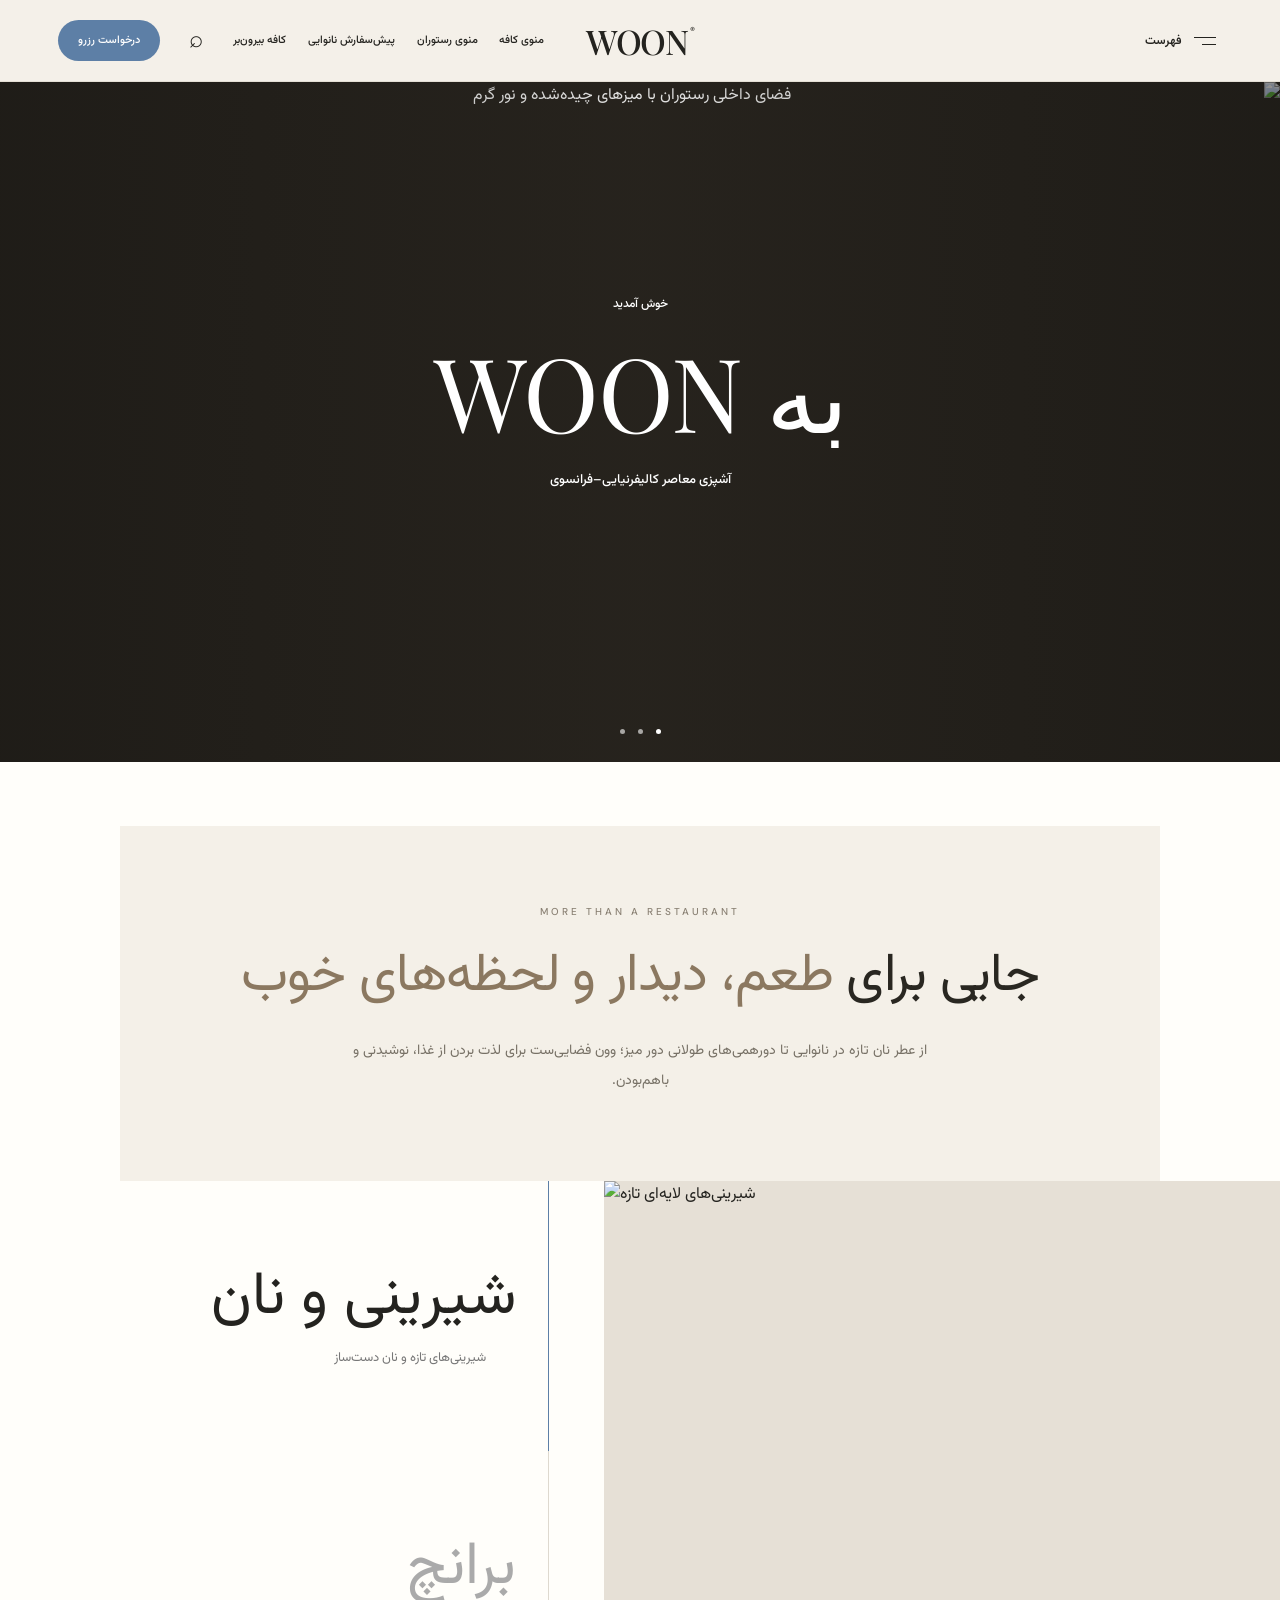
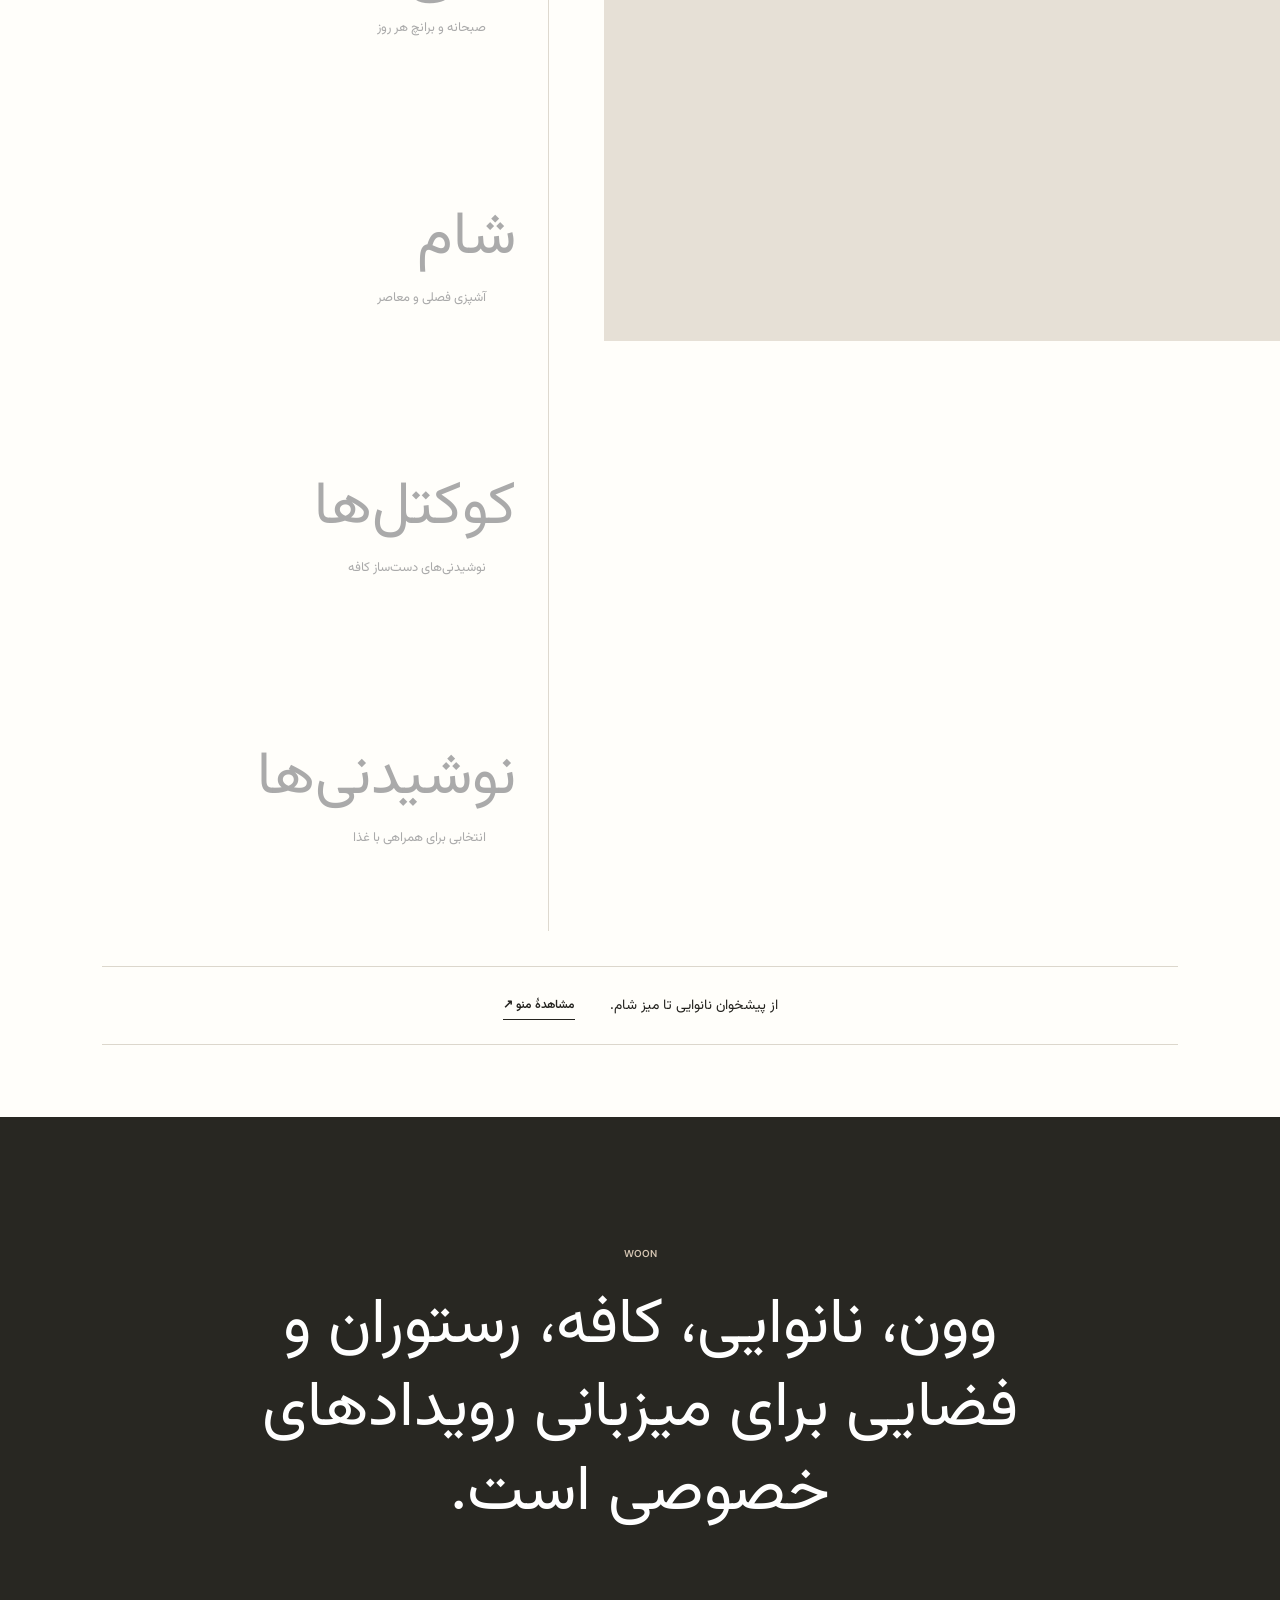
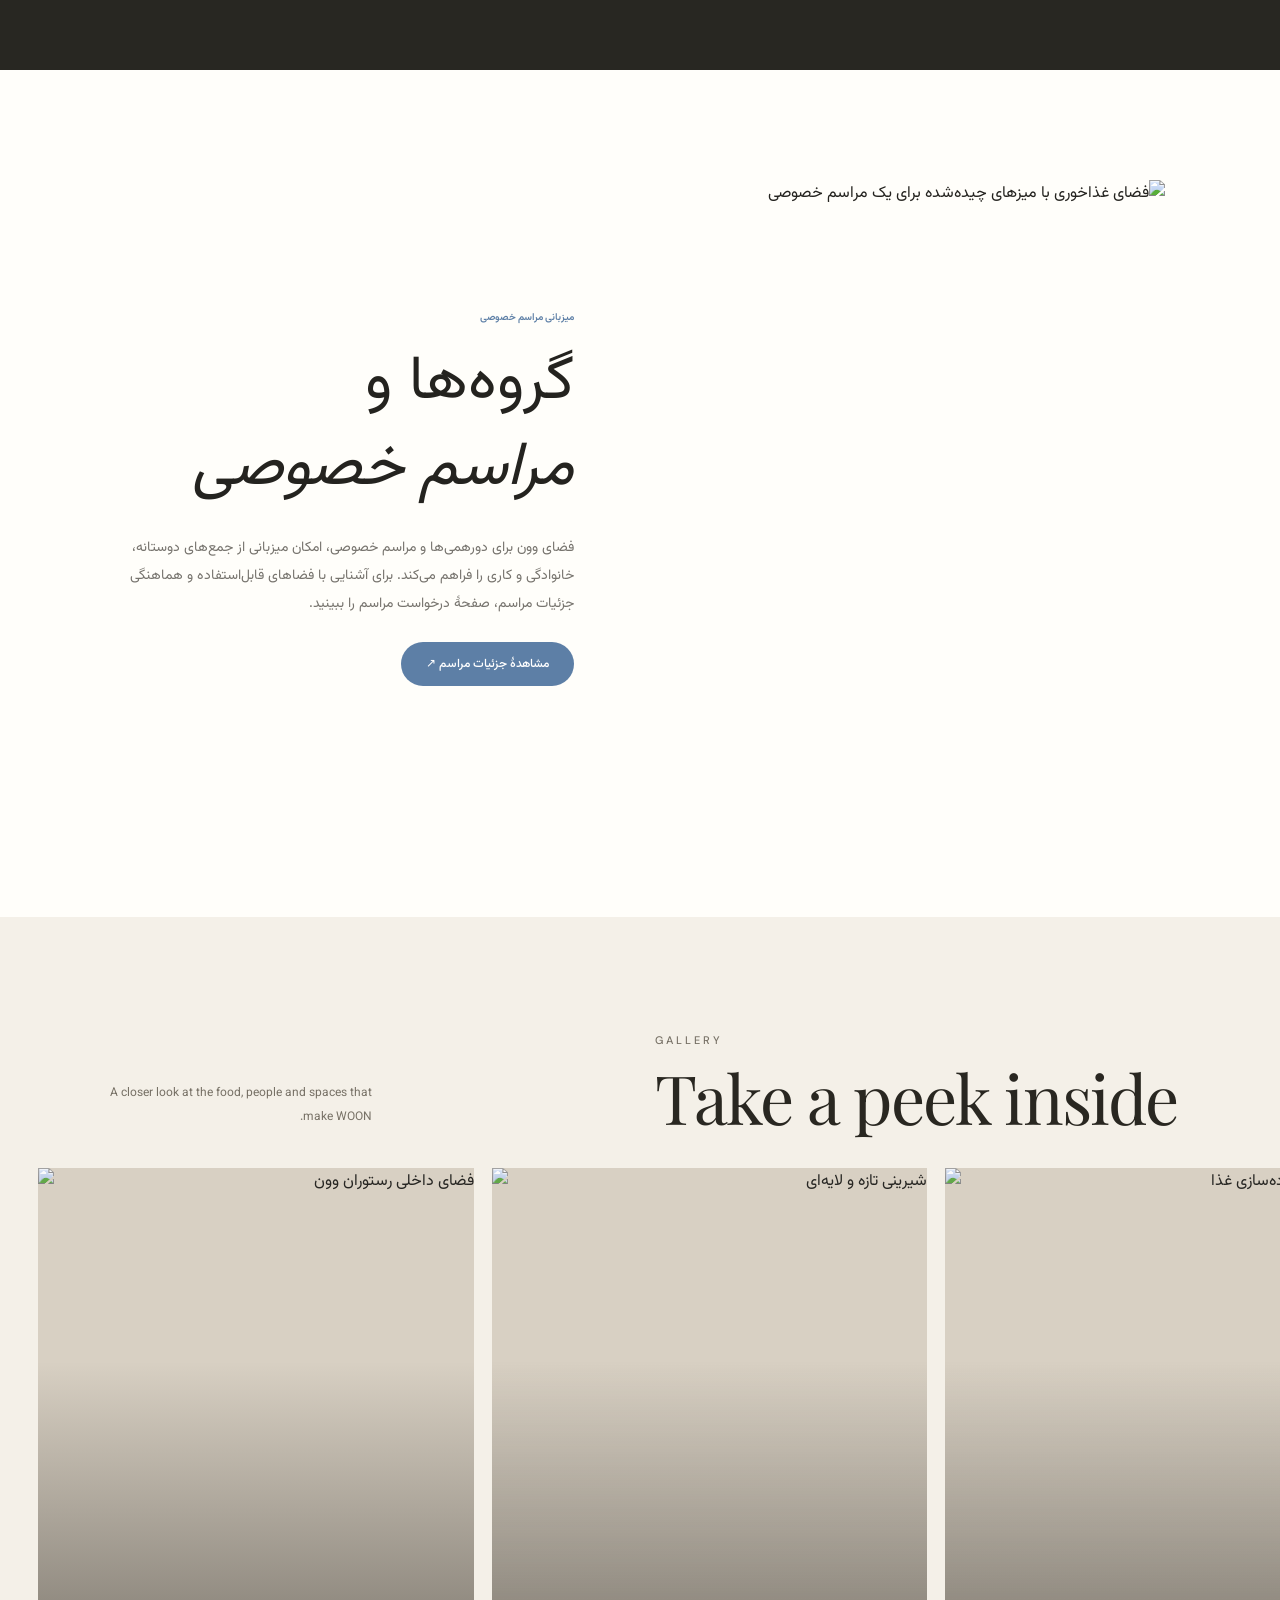
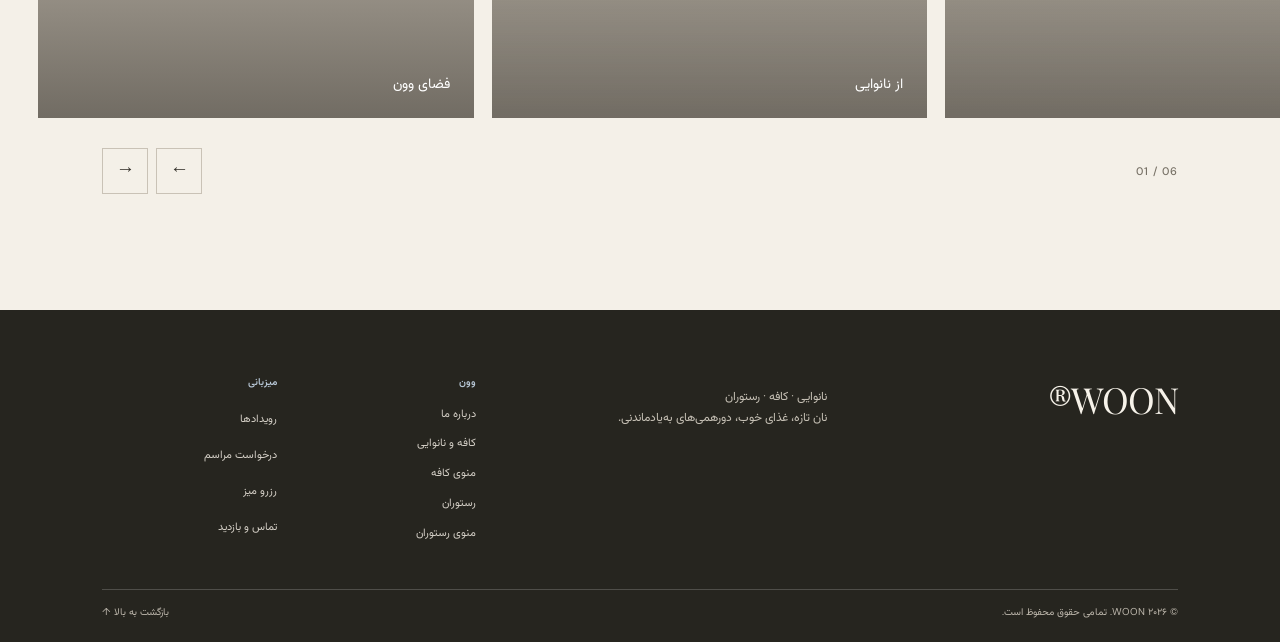
==== index.html @ f6b093c9 "Localize private events section and restore its photo" ====
<!doctype html>
<html lang="fa" dir="rtl">
<head>
  <meta charset="utf-8">
  <meta name="viewport" content="width=device-width,initial-scale=1">
  <meta name="theme-color" content="#f4f0e8">
  <meta name="description" content="WOON؛ نانوایی، کافه و رستوران با نان تازه، شیرینی روز و آشپزی معاصر.">
  <link rel="canonical" href="https://sointrn-ops.github.io/WOON/">
  <link rel="icon" href="favicon.svg" type="image/svg+xml">
  <link rel="preconnect" href="https://fonts.googleapis.com">
  <link rel="preconnect" href="https://fonts.gstatic.com" crossorigin>
  <title>WOON — نانوایی، کافه و رستوران</title>
  <link rel="stylesheet" href="styles.css?v=woon-home-restored-20261119">
  <script defer src="app.js"></script>
</head>
<body id="top">
<a class="skip" href="#main">رفتن به محتوای اصلی</a>

<header class="site-header">
  <button class="menu-toggle" type="button" aria-expanded="false" aria-controls="site-drawer">
    <span class="menu-icon" aria-hidden="true"><i></i><i></i></span>فهرست
  </button>
  <a class="wordmark" href="index.html" aria-label="WOON — خانه">WOON<span>®</span></a>
  <nav class="header-links" aria-label="پیوندهای اصلی">
    <a href="cafe-menu.html">منوی کافه</a>
    <a href="menu.html">منوی رستوران</a>
    <a href="cafe-bakery.html#preorder">پیش‌سفارش نانوایی</a>
    <a href="cafe-bakery.html#takeaway">کافه بیرون‌بر</a>
    <button class="search-trigger" type="button" aria-label="جست‌وجو">⌕</button>
    <a class="pill-link" href="restaurant.html#reservations">درخواست رزرو</a>
  </nav>
</header>

<div class="drawer-backdrop"></div>
<aside class="site-drawer" id="site-drawer" inert aria-hidden="true">
  <div class="drawer-top"><span>فهرست وون</span><button class="drawer-close" type="button" aria-label="بستن">×</button></div>
  <nav class="drawer-links" aria-label="همه صفحات">
    <a href="index.html"><small>۰۱</small>خانه</a>
    <a href="about.html"><small>۰۲</small>درباره وون</a>
    <a href="cafe-bakery.html"><small>۰۳</small>کافه و نانوایی</a>
    <a href="cafe-menu.html"><small>۰۴</small>منوی کافه</a>
    <a href="weekend-brunch.html"><small>۰۵</small>برانچ آخر هفته</a>
    <a href="restaurant.html"><small>۰۶</small>رستوران</a>
    <a href="menu.html"><small>۰۷</small>منوی رستوران</a>
    <a href="events.html"><small>۰۸</small>رویدادها</a>
    <a href="book-an-event.html"><small>۰۹</small>درخواست مراسم</a>
    <a href="contact.html"><small>۱۰</small>تماس و بازدید</a>
  </nav>
  <div class="drawer-actions">
    <a href="cafe-bakery.html#takeaway">سفارش بیرون‌بر ↗</a>
    <a href="cafe-bakery.html#preorder">پیش‌سفارش نانوایی ↗</a>
    <a href="restaurant.html#reservations">درخواست رزرو ↗</a>
  </div>
  <p class="drawer-note">نان تازه، غذای خوب و لحظه‌هایی برای کنار هم بودن.</p>
</aside>

<main id="main">
  <section class="hero home-hero">
    <img class="home-hero-image" src="https://images.unsplash.com/photo-1414235077428-338989a2e8c0?auto=format&fit=crop&w=2400&q=90" alt="فضای داخلی رستوران با میزهای چیده‌شده و نور گرم" fetchpriority="high" decoding="async">
    <div class="hero-copy">
      <div class="hero-kicker">خوش آمدید</div>
      <h1>به <em>WOON</em></h1>
      <p>آشپزی معاصر کالیفرنیایی–فرانسوی</p>
    </div>
    <div class="hero-dots" aria-hidden="true"><i></i><i></i><i></i></div>
  </section>

  <section class="home-intro" aria-label="معرفی وون">
    <p class="eyebrow">MORE THAN A RESTAURANT</p>
    <h2>جایی برای <em>طعم، دیدار و لحظه‌های خوب</em></h2>
    <p>از عطر نان تازه در نانوایی تا دورهمی‌های طولانی دور میز؛ وون فضایی‌ست برای لذت بردن از غذا، نوشیدنی و باهم‌بودن.</p>
  </section>

  <section class="home-categories" id="discover" aria-label="تجربه‌های وون">
    <div class="category-list">
      <a class="category-item active" data-category="0" href="cafe-bakery.html">
        <span>شیرینی و نان</span><small>شیرینی‌های تازه و نان دست‌ساز</small>
      </a>
      <a class="category-item" data-category="1" href="weekend-brunch.html">
        <span>برانچ</span><small>صبحانه و برانچ هر روز</small>
      </a>
      <a class="category-item" data-category="2" href="restaurant.html">
        <span>شام</span><small>آشپزی فصلی و معاصر</small>
      </a>
      <a class="category-item" data-category="3" href="cafe-menu.html#drinks">
        <span>کوکتل‌ها</span><small>نوشیدنی‌های دست‌ساز کافه</small>
      </a>
      <a class="category-item" data-category="4" href="cafe-menu.html#drinks">
        <span>نوشیدنی‌ها</span><small>انتخابی برای همراهی با غذا</small>
      </a>
    </div>
    <div class="category-media">
      <img class="active" data-shot="0" src="https://images.unsplash.com/photo-1555507036-ab1f4038808a?auto=format&fit=crop&w=1600&q=90" alt="شیرینی‌های لایه‌ای تازه">
      <img data-shot="1" src="https://images.unsplash.com/photo-1498837167922-ddd27525d352?auto=format&fit=crop&w=1600&q=90" alt="میز صبحانه و برانچ" loading="lazy">
      <img data-shot="2" src="https://images.unsplash.com/photo-1547592180-85f173990554?auto=format&fit=crop&w=1600&q=90" alt="غذای فصلی برای شام" loading="lazy">
      <img data-shot="3" src="https://images.unsplash.com/photo-1514362545857-3bc16c4c7d1b?auto=format&fit=crop&w=1600&q=90" alt="نوشیدنی دست‌ساز" loading="lazy">
      <img data-shot="4" src="https://images.unsplash.com/photo-1510812431401-41d2bd2722f3?auto=format&fit=crop&w=1600&q=90" alt="نوشیدنی برای همراهی غذا" loading="lazy">
    </div>
  </section>

  <div class="menu-cta"><span>از پیشخوان نانوایی تا میز شام.</span><a href="menu.html">مشاهدهٔ منو ↗</a></div>

  <section class="statement home-statement">
    <p class="eyebrow">WOON</p>
    <h2>وون، نانوایی، کافه، رستوران و فضایی برای میزبانی رویدادهای خصوصی است.</h2>
  </section>

  <section class="split-feature home-events" aria-labelledby="home-events-title">
    <img src="https://images.unsplash.com/photo-1519167758481-83f550bb49b3?auto=format&fit=crop&w=1800&q=90" alt="فضای غذاخوری با میزهای چیده‌شده برای یک مراسم خصوصی" decoding="async">
    <div class="split-copy">
      <p class="eyebrow">میزبانی مراسم خصوصی</p>
      <h2 class="private-events-title" id="home-events-title">گروه‌ها و<br><em>مراسم خصوصی</em></h2>
      <p>فضای وون برای دورهمی‌ها و مراسم خصوصی، امکان میزبانی از جمع‌های دوستانه، خانوادگی و کاری را فراهم می‌کند. برای آشنایی با فضاهای قابل‌استفاده و هماهنگی جزئیات مراسم، صفحهٔ درخواست مراسم را ببینید.</p>
      <a class="blue-link" href="book-an-event.html">مشاهدهٔ جزئیات مراسم ↗</a>
    </div>
  </section>

  <section class="gallery-section" id="gallery">
  <div class="gallery-heading">
    <div>
      <p class="eyebrow">GALLERY</p>
      <h2>Take a peek inside</h2>
    </div>
    <p class="gallery-intro">A closer look at the food, people and spaces that make WOON.</p>
  </div>
  <div class="gallery-viewport">
    <div class="gallery-track" aria-label="تصاویر گالری وون" tabindex="0">
      <button class="gallery-card" type="button" data-full="https://images.unsplash.com/photo-1517248135467-4c7edcad34c4?auto=format&fit=crop&w=2000&q=90"><img src="https://images.unsplash.com/photo-1517248135467-4c7edcad34c4?auto=format&fit=crop&w=1100&q=90" alt="فضای داخلی رستوران وون" loading="lazy"><span>فضای وون</span></button>
      <button class="gallery-card" type="button" data-full="https://images.unsplash.com/photo-1555507036-ab1f4038808a?auto=format&fit=crop&w=2000&q=90"><img src="https://images.unsplash.com/photo-1555507036-ab1f4038808a?auto=format&fit=crop&w=1100&q=90" alt="شیرینی تازه و لایه‌ای" loading="lazy"><span>از نانوایی</span></button>
      <button class="gallery-card" type="button" data-full="https://images.unsplash.com/photo-1577219491135-ce391730fb2c?auto=format&fit=crop&w=2000&q=90"><img src="https://images.unsplash.com/photo-1577219491135-ce391730fb2c?auto=format&fit=crop&w=1100&q=90" alt="آشپز در حال آماده‌سازی غذا" loading="lazy"><span>از آشپزخانه</span></button>
      <button class="gallery-card" type="button" data-full="https://images.unsplash.com/photo-1546549032-9571cd6b27df?auto=format&fit=crop&w=2000&q=90"><img src="https://images.unsplash.com/photo-1546549032-9571cd6b27df?auto=format&fit=crop&w=1100&q=90" alt="غذای تازه سرو شده" loading="lazy"><span>روی میز</span></button>
      <button class="gallery-card" type="button" data-full="https://images.unsplash.com/photo-1514362545857-3bc16c4c7d1b?auto=format&fit=crop&w=2000&q=90"><img src="https://images.unsplash.com/photo-1514362545857-3bc16c4c7d1b?auto=format&fit=crop&w=1100&q=90" alt="نوشیدنی دست‌ساز" loading="lazy"><span>نوشیدنی‌ها</span></button>
      <button class="gallery-card" type="button" data-full="https://images.unsplash.com/photo-1519167758481-83f550bb49b3?auto=format&fit=crop&w=2000&q=90"><img src="https://images.unsplash.com/photo-1519167758481-83f550bb49b3?auto=format&fit=crop&w=1100&q=90" alt="میز چیده‌شده برای دورهمی" loading="lazy"><span>میزبانی</span></button>
    </div>
  </div>
  <div class="gallery-controls">
    <span class="gallery-count">01 / 06</span>
    <div>
      <button type="button" data-gallery="prev" aria-label="تصویر قبلی">←</button>
      <button type="button" data-gallery="next" aria-label="تصویر بعدی">→</button>
    </div>
  </div>
</section>
</main>

<footer class="site-footer">
  <div class="footer-main">
    <a class="footer-logo" href="index.html">WOON®</a>
    <p>نانوایی · کافه · رستوران<br>نان تازه، غذای خوب، دورهمی‌های به‌یادماندنی.</p>
    <div class="footer-cols">
      <div><b>وون</b><a href="about.html">درباره ما</a><a href="cafe-bakery.html">کافه و نانوایی</a><a href="cafe-menu.html">منوی کافه</a><a href="restaurant.html">رستوران</a><a href="menu.html">منوی رستوران</a></div>
      <div><b>میزبانی</b><a href="events.html">رویدادها</a><a href="book-an-event.html">درخواست مراسم</a><a href="restaurant.html#reservations">رزرو میز</a><a href="contact.html">تماس و بازدید</a></div>
    </div>
  </div>
  <div class="footer-bottom"><span>© ۲۰۲۶ WOON. تمامی حقوق محفوظ است.</span><a href="#top">بازگشت به بالا ↑</a></div>
</footer>

<section class="search-screen" inert aria-hidden="true">
  <div class="search-head"><span>جست‌وجو در وون</span><button class="search-close" type="button" aria-label="بستن جست‌وجو">×</button></div>
  <label for="search-field">دنبال چه چیزی می‌گردید؟</label>
  <input id="search-field" type="search" placeholder="نانوایی، برانچ، شام…">
  <div class="search-links"><a href="cafe-bakery.html">کافه و نانوایی</a><a href="cafe-menu.html">منوی کافه</a><a href="menu.html">منوی رستوران</a><a href="events.html">رویدادها</a><a href="book-an-event.html">درخواست مراسم</a><a href="contact.html">تماس با ما</a></div>
</section>
<div class="lightbox" inert aria-hidden="true"><button class="lightbox-close" type="button" aria-label="بستن تصویر">×</button><img alt="تصویر گالری"></div>
</body>
</html>
---- styles.css ----
@import url('https://fonts.googleapis.com/css2?family=DM+Sans:wght@400;500;600;700&family=Playfair+Display:ital,wght@0,400;0,500;0,600;1,400;1,500&family=Vazirmatn:wght@300;400;500;600;700&display=swap');
:root{--paper:#f4f0e8;--white:#fffefa;--ink:#24231f;--muted:#77746e;--line:#dcd7cc;--blue:#5d7fa6;--serif:'Playfair Display',Georgia,serif;--sans:'DM Sans','Vazirmatn',sans-serif;--fa:'Vazirmatn',sans-serif}
*{box-sizing:border-box}html{scroll-behavior:smooth;scroll-padding-top:90px}body{margin:0;background:var(--white);color:var(--ink);font-family:var(--fa);line-height:1.8;-webkit-font-smoothing:antialiased}body.lock{overflow:hidden}a{color:inherit;text-decoration:none}button,input,textarea,select{font:inherit}button{cursor:pointer;color:inherit}img{display:block;max-width:100%}::selection{background:#b9c8d7;color:#18212b}.skip{position:absolute;top:-100px;right:12px;z-index:500;background:#fff;padding:10px}.skip:focus{top:10px}
.site-header{height:82px;padding:0 4.5%;display:grid;grid-template-columns:1fr auto 1fr;align-items:center;position:sticky;top:0;z-index:60;background:#f4f0e8f2;backdrop-filter:blur(12px);border-bottom:1px solid #e4dfd5;direction:ltr}.menu-toggle{justify-self:start;border:0;background:none;display:flex;gap:12px;align-items:center;font:600 10px var(--sans);letter-spacing:1.5px}.menu-icon{width:22px;display:grid;gap:6px}.menu-icon i{height:1px;background:var(--ink);width:100%}.menu-icon i:last-child{width:65%}.wordmark{justify-self:center;font:500 34px/1 var(--serif);letter-spacing:-1.5px}.wordmark span{font:10px var(--sans);vertical-align:top;margin-left:3px}.header-links{justify-self:end;display:flex;align-items:center;gap:clamp(12px,2.3vw,34px);font:600 9px var(--sans);letter-spacing:1.1px}.header-links>a:not(.pill-link):hover{opacity:.55}.pill-link{background:var(--blue);color:white;padding:12px 23px;border-radius:30px;white-space:nowrap}
.drawer-backdrop{position:fixed;inset:0;background:#15151280;z-index:90;opacity:0;visibility:hidden;transition:.3s}.drawer-backdrop.open{opacity:1;visibility:visible}.site-drawer{position:fixed;z-index:91;inset:0 auto 0 0;width:min(430px,92vw);background:var(--paper);padding:28px 34px;transform:translateX(-105%);transition:transform .35s;display:flex;flex-direction:column;overflow:auto;direction:ltr}.site-drawer.open{transform:translateX(0)}.drawer-top{display:flex;justify-content:space-between;align-items:center;border-bottom:1px solid var(--line);padding-bottom:20px;font:11px var(--sans);letter-spacing:1px}.drawer-close,.search-close,.lightbox-close{border:0;background:none;font-size:28px}.drawer-links{display:grid;padding:25px 0}.drawer-links a{font:400 28px var(--serif);padding:12px 0;border-bottom:1px solid #e3ded4}.drawer-links small{font:10px var(--sans);color:var(--muted);margin-right:12px}.drawer-actions{margin-top:auto;border-top:1px solid var(--line);padding-top:20px;display:grid;gap:10px;font:11px var(--sans)}.drawer-note{font-size:11px;color:var(--muted)}
.hero{height:min(650px,calc(100vh - 82px));min-height:470px;position:relative;display:grid;place-items:center;text-align:center;color:white;overflow:hidden;background:#25231f}.hero>img{position:absolute;inset:0;width:100%;height:100%;object-fit:cover;object-position:center 55%}.hero:after{content:"";position:absolute;inset:0;background:linear-gradient(90deg,#14131080,#14131028,#14131080)}.hero-copy{position:relative;z-index:2;padding:25px;width:min(850px,92%)}.hero-kicker,.eyebrow{font:600 10px var(--sans);letter-spacing:4px;text-transform:uppercase}.hero h1{font:400 clamp(56px,8vw,105px)/1.04 var(--serif);letter-spacing:-2px;margin:14px 0}.hero h1 em{font-weight:400}.hero-copy>p:last-of-type{font:500 11px var(--sans);letter-spacing:2.5px}.hero-dots{position:absolute;z-index:3;bottom:26px;display:flex;gap:13px}.hero-dots i{width:5px;height:5px;border-radius:50%;background:#fff9}.hero-dots i:first-child{background:#fff}
.home-categories{display:grid;grid-template-columns:46% 54%;direction:ltr;max-width:1800px;margin:auto}.category-list{padding:0 12% 0 15%;display:flex;flex-direction:column}.category-item{min-height:290px;display:flex;flex-direction:column;justify-content:center;border-left:2px solid #e4e1db;padding:25px 0 25px 34px;color:#aaa;transition:.25s}.category-item.active,.category-item:hover{color:var(--ink);border-color:var(--blue)}.category-item span{font:400 clamp(40px,4.8vw,66px)/1.08 var(--serif);letter-spacing:-1.4px}.category-item small{font:400 13px/1.7 var(--sans);color:#aaa;margin-top:10px;max-width:390px}.category-item.active small,.category-item:hover small{color:#777}.category-media{position:sticky;top:82px;height:calc(100vh - 82px);max-height:720px;min-height:480px;align-self:start;overflow:hidden;background:#e6e0d6}.category-media img{position:absolute;inset:0;width:100%;height:100%;object-fit:cover;opacity:0;transform:scale(1.03);transition:opacity .6s,transform 1s}.category-media img.active{opacity:1;transform:scale(1)}.menu-cta{margin:35px 7% 75px;padding:18px 0;border-top:1px solid var(--line);border-bottom:1px solid var(--line);display:flex;justify-content:space-between;align-items:center;font-size:12px}.menu-cta a,.text-link{font:600 10px var(--sans);letter-spacing:.7px;border-bottom:1px solid currentColor;padding:5px 0}
.statement{padding:120px 8%;text-align:center;background:#282722;color:#fff;position:relative;isolation:isolate;min-height:500px;display:flex;flex-direction:column;justify-content:center;align-items:center}.statement:before{content:"";position:absolute;inset:0;background:url('https://images.unsplash.com/photo-1600566753086-00f18fb6b3ea?auto=format&fit=crop&w=2000&q=85') center/cover;opacity:.28;z-index:-1}.statement h2{font:400 clamp(36px,5vw,66px)/1.3 var(--serif);max-width:900px;margin:15px auto}.statement .eyebrow{color:#d6c6b3}.split-feature{display:grid;grid-template-columns:1fr 1fr;gap:9%;align-items:center;padding:100px 9%;direction:ltr}.split-feature img{width:100%;height:clamp(380px,48vw,610px);object-fit:cover}.split-copy{max-width:480px;direction:ltr;text-align:left}.split-copy .eyebrow{color:var(--blue)}.split-copy h2,.gallery-heading h2,.page-hero h1{font:400 clamp(42px,5.4vw,70px)/1.13 var(--serif);margin:15px 0 22px;letter-spacing:-1.5px}.split-copy p:not(.eyebrow){font-size:13px;line-height:2;color:var(--muted);margin-bottom:24px}.blue-link{display:inline-block;background:var(--blue);color:#fff;border-radius:30px;padding:13px 25px;font:600 10px var(--sans);letter-spacing:.7px}
.gallery-section{padding:80px 0 100px;background:#f3f0e9;overflow:hidden}.gallery-heading{padding:0 8%;display:flex;justify-content:space-between;align-items:end;max-width:1600px;margin:0 auto 35px}.gallery-heading .eyebrow{color:var(--blue)}.gallery-heading h2{margin:0}.gallery-track{display:flex;gap:15px;overflow-x:auto;scroll-snap-type:x mandatory;scroll-behavior:smooth;padding:0 8% 10px;scrollbar-width:none}.gallery-track::-webkit-scrollbar{display:none}.gallery-track button{flex:0 0 clamp(270px,29vw,450px);height:clamp(360px,40vw,570px);border:0;padding:0;overflow:hidden;background:#ddd;scroll-snap-align:start}.gallery-track img{width:100%;height:100%;object-fit:cover;transition:transform .6s}.gallery-track button:hover img{transform:scale(1.04)}.gallery-controls{display:flex;justify-content:flex-end;gap:0;margin:12px 8% 0}.gallery-controls button{width:48px;height:48px;border:0;background:var(--paper);font-size:24px}
.site-footer{background:#26251f;color:#f6f2e9;padding:65px 8% 22px}.footer-main{display:grid;grid-template-columns:1fr 1fr 1.2fr;gap:40px;align-items:start;padding-bottom:45px}.footer-logo{font:400 36px var(--serif);letter-spacing:-1px}.footer-main>p{font-size:12px;color:#c6c0b5}.footer-cols{display:grid;grid-template-columns:1fr 1fr;gap:25px}.footer-cols div{display:grid;gap:10px}.footer-cols b{font:600 10px var(--sans);color:#b8c8d7;margin-bottom:5px}.footer-cols a{font-size:11px;color:#d5d0c7}.footer-bottom{border-top:1px solid #ffffff30;padding-top:15px;display:flex;justify-content:space-between;gap:15px;font:10px var(--sans);color:#bdb7ac}
.page-hero{padding:95px 9% 80px;background:var(--paper);text-align:center}.page-hero .eyebrow{color:var(--blue)}.page-hero h1{margin:15px auto;max-width:900px}.page-hero>p:last-child{max-width:680px;margin:20px auto 0;color:var(--muted);font-size:13px}.page-image-row{display:grid;grid-template-columns:1fr 1fr;gap:14px;padding:0 7% 80px}.page-image-row img{width:100%;height:clamp(280px,38vw,510px);object-fit:cover}.content-section{padding:85px 10%;max-width:1200px;margin:auto}.content-section.wide{max-width:none;background:var(--paper);padding-left:10%;padding-right:10%}.content-section h2{font:400 clamp(36px,4.6vw,58px)/1.2 var(--serif);margin:10px 0 20px}.content-section>p:not(.eyebrow){max-width:760px;color:var(--muted);font-size:13px;line-height:2.1}.feature-row{display:grid;grid-template-columns:1fr 1fr;gap:8%;align-items:center;direction:ltr}.feature-row img{width:100%;height:430px;object-fit:cover}.feature-row>div{direction:ltr;text-align:left}.feature-row h2{font:400 clamp(36px,4vw,54px)/1.2 var(--serif)}.feature-row p{font-size:13px;color:var(--muted);line-height:2}
.menu-tabs{display:flex;justify-content:center;gap:12px;margin:35px auto 45px}.menu-tabs button{background:transparent;border:1px solid var(--ink);padding:12px 30px;border-radius:30px;font:600 10px var(--sans);letter-spacing:1px}.menu-tabs button[aria-selected=true]{background:var(--blue);border-color:var(--blue);color:#fff}.menu-panel{max-width:1050px;margin:auto}.menu-panel[hidden]{display:none}.menu-columns{display:grid;grid-template-columns:1fr 1fr;gap:65px}.menu-group{padding:20px 0 35px;border-bottom:1px solid var(--line)}.menu-group h3{font:400 30px var(--serif);margin:0 0 20px}.menu-item{display:flex;justify-content:space-between;gap:15px;border-bottom:1px dotted var(--line);padding:12px 0;font-size:12px}.menu-item small{display:block;color:var(--muted);font-size:10px}.menu-note{padding:18px;background:var(--paper);color:var(--muted);font-size:11px;margin-top:35px}
.cards-grid{display:grid;grid-template-columns:repeat(3,1fr);gap:28px}.image-card img{width:100%;height:270px;object-fit:cover}.image-card h3{font:400 26px var(--serif);margin:15px 0 5px}.image-card p{font-size:12px;color:var(--muted);line-height:2}.contact-grid{display:grid;grid-template-columns:repeat(2,1fr);gap:16px;margin-top:35px}.contact-card{padding:25px;background:var(--paper)}.contact-card h3{font:400 23px var(--serif);margin:0}.contact-card p{font-size:12px;color:var(--muted)}
.search-screen{position:fixed;inset:0;background:var(--paper);z-index:130;padding:35px 8%;opacity:0;visibility:hidden;transform:translateY(-10px);transition:.25s;direction:ltr}.search-screen.open{opacity:1;visibility:visible;transform:none}.search-head{display:flex;justify-content:space-between;align-items:center;font:12px var(--sans);letter-spacing:1px}.search-screen label{display:block;font:400 36px var(--serif);margin:90px 0 20px}.search-screen input{width:min(750px,100%);border:0;border-bottom:1px solid var(--ink);background:none;padding:15px 0;font:30px var(--serif);outline:0}.search-links{display:flex;flex-wrap:wrap;gap:18px;margin-top:35px}.search-links a{font-size:12px;border-bottom:1px solid var(--line);padding-bottom:5px}.search-empty{font-size:12px;color:var(--muted)}.lightbox{position:fixed;inset:0;background:#111e;z-index:140;display:grid;place-items:center;padding:5%;opacity:0;visibility:hidden;transition:.2s}.lightbox.open{opacity:1;visibility:visible}.lightbox img{max-width:min(1100px,95vw);max-height:85vh;object-fit:contain}.lightbox-close{position:absolute;top:20px;right:25px;color:#fff}
@media(max-width:850px){.site-header{padding:0 18px}.header-links{gap:12px}.header-links>a:not(.pill-link){display:none}.home-categories{grid-template-columns:44% 56%}.category-list{padding:0 8% 0 10%}.category-item{min-height:245px;padding-left:20px}.category-item span{font-size:42px}.category-item small{font-size:11px}.split-feature{padding:70px 6%;gap:6%}.cards-grid{grid-template-columns:repeat(2,1fr)}}
@media(max-width:600px){.site-header{height:68px;padding:0 12px}.wordmark{font-size:27px}.pill-link{padding:10px 14px;font-size:9px}.hero{height:520px;min-height:430px}.hero h1{font-size:58px}.home-categories{grid-template-columns:1fr}.category-list{padding:10px 7% 25px}.category-item{min-height:145px;padding:15px 18px 15px 0}.category-item span{font-size:42px}.category-media{position:relative;top:auto;height:330px;min-height:0}.menu-cta{margin:25px 5% 55px;font-size:10px}.statement{padding:75px 7%;min-height:390px}.split-feature,.feature-row{grid-template-columns:1fr;padding:55px 6%;gap:28px}.split-feature img{height:350px}.split-copy h2{font-size:43px}.gallery-section{padding:55px 0 65px}.gallery-heading{padding:0 6%}.gallery-track{padding:0 6%}.gallery-track button{flex-basis:78vw;height:390px}.gallery-controls{margin-right:6%}.footer-main{grid-template-columns:1fr;gap:20px}.footer-cols{max-width:420px}.footer-bottom{flex-wrap:wrap}.page-hero{padding:65px 7% 55px}.page-hero h1{font-size:45px}.page-image-row{padding:0 5% 45px;gap:8px}.page-image-row img{height:240px}.content-section{padding:55px 7%}.menu-columns,.contact-grid{grid-template-columns:1fr;gap:0}.menu-tabs{margin:25px auto 35px}.cards-grid{grid-template-columns:1fr}.image-card img{height:280px}.search-screen{padding:22px}.search-screen label{margin-top:65px;font-size:27px}.search-screen input{font-size:22px}}
@media(prefers-reduced-motion:reduce){*,*:before,*:after{scroll-behavior:auto!important;transition:none!important;animation:none!important}}

/* Persian localization: preserve the reference layout while making RTL copy readable. */
.site-header .header-links{direction:rtl}
.site-header .menu-toggle{direction:rtl;letter-spacing:0;font-family:var(--fa);font-size:12px}
.search-trigger{border:0;background:transparent;font-size:25px;line-height:1;padding:4px 8px;color:var(--ink)}
.site-drawer{direction:rtl;text-align:right;left:auto;right:0;transform:translateX(105%)}.site-drawer.open{transform:translateX(0)}
.drawer-top,.drawer-links,.drawer-actions,.drawer-note{direction:rtl;text-align:right}
.drawer-links small{margin-left:12px;margin-right:0}
.search-screen{direction:rtl;text-align:right}
.search-head{direction:rtl}
.search-screen label{font-family:var(--fa);font-size:28px}
.search-screen input{font-family:var(--fa);font-size:22px;text-align:right}
.search-links{direction:rtl}
.split-copy,.feature-row>div{direction:rtl;text-align:right}.split-feature,.feature-row{direction:rtl}
.hero-kicker,.eyebrow,.header-links,.footer-cols b,.menu-cta a,.text-link,.blue-link{letter-spacing:0}
.hero h1,.split-copy h2,.gallery-heading h2,.page-hero h1,.content-section h2,.feature-row h2,.menu-group h3,.image-card h3,.contact-card h3{font-family:var(--fa),Georgia,serif;letter-spacing:0;line-height:1.45}
.category-item{border-left:0;border-right:2px solid #e4e1db;padding:25px 34px 25px 0;text-align:right}
.category-item.active,.category-item:hover{border-color:var(--blue)}
@media(max-width:850px){.category-item{padding-right:20px}}
@media(max-width:600px){.site-header .header-links{gap:8px}.search-trigger{font-size:22px;padding:3px}}

/* RTL corrections */
.site-header .menu-toggle,.site-header .header-links{direction:rtl}
.site-drawer{right:0;left:auto;direction:rtl;text-align:right}
.drawer-links a,.drawer-actions a{text-align:right;direction:rtl}
.split-feature,.feature-row{direction:rtl}
.split-copy,.feature-row>div{text-align:right;direction:rtl}
.menu-item{direction:rtl}.menu-item small{text-align:right}
.footer-main,.footer-cols,.footer-bottom{direction:rtl}
.category-item{text-align:right}
@media(max-width:600px){.site-drawer{padding:24px 22px}.split-feature,.feature-row{direction:rtl}}

/* Reference-structure Persian RTL refinements */
.site-drawer{inset:0 0 0 auto;left:auto;right:0;direction:rtl;text-align:right;transform:translateX(105%)}
.site-drawer.open{transform:translateX(0)}
.drawer-top,.drawer-links,.drawer-actions,.drawer-note{direction:rtl;text-align:right}
.drawer-links a,.drawer-actions a{direction:rtl;text-align:right}
.drawer-links small{margin:0 0 0 12px}
.site-header{direction:ltr}
.site-header .menu-toggle{direction:rtl;justify-self:start;font:600 12px var(--fa);letter-spacing:0}
.site-header .header-links{direction:rtl;justify-self:end;letter-spacing:0;font:500 11px var(--fa)}
.site-header .wordmark{direction:ltr}
.split-feature,.feature-row{direction:rtl}
.split-copy,.feature-row>div{direction:rtl;text-align:right}
.category-item{border-left:0;border-right:2px solid #e4e1db;padding:25px 34px 25px 0;text-align:right}
.category-item.active,.category-item:hover{border-color:var(--blue)}
.menu-item{direction:rtl}
.menu-item small{text-align:right}
.footer-main,.footer-cols,.footer-bottom{direction:rtl}
.footer-cols div{text-align:right}
.search-screen{direction:rtl;text-align:right}
.search-head{direction:rtl}
.search-screen label{font-family:var(--fa);font-size:clamp(24px,4vw,36px);letter-spacing:0}
.search-screen input{font-family:var(--fa);font-size:clamp(18px,3vw,28px);text-align:right}
.search-links{direction:rtl}
.menu-tab-link{display:inline-flex;align-items:center;justify-content:center;padding:12px 26px;border:1px solid var(--ink);border-radius:30px;font-size:12px}
.menu-tab-link:hover{background:var(--blue);border-color:var(--blue);color:#fff}
.menu-tabs{flex-wrap:wrap}
@media(max-width:850px){.category-item{padding-right:20px}.site-header .header-links{gap:8px}}
@media(max-width:600px){.site-drawer{padding:24px 22px}.site-header .header-links{gap:6px}.site-header .pill-link{font-family:var(--fa);font-size:10px}.category-item{padding:15px 18px 15px 0}.split-feature,.feature-row{direction:rtl}.search-screen{padding:22px}}

/* Final RTL and responsive corrections */
.site-header{direction:rtl;grid-template-columns:1fr auto 1fr}
.site-header .menu-toggle{justify-self:start}
.site-header .wordmark{justify-self:center}
.site-header .header-links{justify-self:end;direction:rtl}
.site-drawer{inset:0 0 0 auto;right:0;left:auto;direction:rtl;text-align:right;transform:translateX(105%)}
.site-drawer.open{transform:translateX(0)}
.drawer-top,.drawer-links,.drawer-actions,.drawer-note{direction:rtl;text-align:right}
.drawer-links a,.drawer-actions a{direction:rtl;text-align:right}
.drawer-links small{margin:0 0 0 12px}
.footer-main,.footer-cols,.footer-bottom{direction:rtl}
.footer-cols div{text-align:right}
.split-feature,.feature-row{direction:rtl}
.split-copy,.feature-row>div{text-align:right;direction:rtl}
.menu-item{direction:rtl}.category-item{text-align:right}
.event-space-card{display:grid;grid-template-columns:minmax(220px,.9fr) 1.1fr;gap:28px;align-items:center;padding:28px 0;border-bottom:1px solid var(--line)}
.event-space-card:nth-child(even){direction:ltr}.event-space-card:nth-child(even)>div{direction:rtl;text-align:right}
.event-space-card img{width:100%;height:310px;object-fit:cover}
.event-space-card h3{font:500 30px/1.5 var(--fa);margin:0 0 8px}
.event-space-card p{margin:6px 0;color:var(--muted)}
.event-space-card .capacity{color:var(--ink);font-weight:600}
.reference-note{padding:18px 22px;background:var(--paper);margin-top:30px;color:var(--muted);font-size:13px}
.reference-cta-row{display:flex;gap:14px;flex-wrap:wrap;margin-top:24px}
@media(max-width:700px){.site-header{height:70px;padding:0 4%;grid-template-columns:auto 1fr auto;gap:8px}.site-header .wordmark{grid-column:2;grid-row:1}.site-header .menu-toggle{grid-column:1;grid-row:1}.site-header .header-links{grid-column:3;grid-row:1;gap:7px}.site-header .header-links>a:not(.pill-link){display:none}.site-header .pill-link{font:500 10px var(--fa);padding:9px 11px}.event-space-card,.event-space-card:nth-child(even){grid-template-columns:1fr;direction:rtl;gap:14px}.event-space-card img{height:240px}.event-space-card h3{font-size:24px}}

/* Reference page structure */
.cafe-menu-links{display:grid;grid-template-columns:1fr 1fr;gap:18px;padding:0 8% 65px;margin-top:-18px;position:relative}
.cafe-menu-links>a{background:var(--paper);padding:28px 30px;display:flex;justify-content:space-between;align-items:center;gap:15px;min-height:110px}
.cafe-menu-links span{font:400 clamp(19px,2.5vw,30px)/1.3 var(--serif)}
.cafe-menu-links b{font:600 11px var(--fa);white-space:nowrap;border-bottom:1px solid currentColor;padding-bottom:5px}
.reference-gallery{display:grid;grid-template-columns:repeat(3,1fr);gap:12px;padding:0 8% 75px}
.reference-gallery img{width:100%;height:clamp(190px,24vw,330px);object-fit:cover}
.event-space-card:nth-child(even){direction:rtl}
.event-space-card:nth-child(even)>div{direction:rtl;text-align:right}
.event-space-card{grid-template-columns:1fr 1fr}
@media(max-width:700px){.cafe-menu-links{grid-template-columns:1fr;padding:0 5% 45px}.cafe-menu-links>a{min-height:85px;padding:20px}.reference-gallery{grid-template-columns:repeat(2,1fr);gap:8px;padding:0 5% 50px}.reference-gallery img{height:190px}}






/* Homepage refinement: closer to République's navigation and editorial rhythm. */
.site-header .header-links{gap:clamp(10px,1.7vw,25px);font:500 11px var(--fa);letter-spacing:0;white-space:nowrap}
.site-header .header-links>a:not(.pill-link){border-bottom:1px solid transparent;padding:8px 0}
.site-header .header-links>a:not(.pill-link):hover{border-color:var(--ink);opacity:1}
.site-header .pill-link{font:500 11px var(--fa);letter-spacing:0;padding:12px 20px;white-space:nowrap}
.hero{height:min(700px,calc(100svh - 82px));min-height:540px}
.hero>img{object-position:center 52%}
.hero:after{background:linear-gradient(90deg,#14131065,#14131020,#14131065)}
.hero-kicker{letter-spacing:0;font:500 13px/1.8 var(--fa)}
.hero h1{font-size:clamp(64px,8.5vw,112px);line-height:1.25}
.hero-copy>p:last-of-type{font:500 clamp(12px,1.2vw,15px)/1.9 var(--fa);letter-spacing:0}
.home-categories{max-width:1700px}
.category-list{padding:0 11% 0 13%}
.category-item{min-height:310px;border-left:0;border-right:1px solid #ded9cf;padding:30px 32px 30px 0}
.category-item.active,.category-item:hover{border-color:var(--blue)}
.category-item span{font:400 clamp(42px,4.7vw,68px)/1.25 var(--fa);letter-spacing:0}
.category-item small{font:400 13px/1.9 var(--fa);max-width:420px}
.category-media{top:82px;height:calc(100svh - 82px);max-height:780px}
.menu-cta{margin:42px 8% 88px;padding:24px 0;justify-content:center;gap:35px;font:400 14px var(--fa)}
.menu-cta a{font:600 12px var(--fa);letter-spacing:0}
.statement{min-height:520px;padding:125px 10%}
.statement h2{font:400 clamp(34px,4.6vw,62px)/1.65 var(--fa);max-width:980px}
.statement>p:last-child{font:400 14px/2 var(--fa)}
.split-feature{padding:110px 9%;gap:8%;grid-template-columns:1.05fr .95fr}
.split-feature img{height:clamp(430px,49vw,650px)}
.split-copy h2{font:400 clamp(40px,4.8vw,66px)/1.5 var(--fa)}
.split-copy p:not(.eyebrow){font:400 14px/2.1 var(--fa)}
.blue-link{font:500 12px var(--fa);letter-spacing:0}
.gallery-section{padding:95px 0 110px}
.gallery-heading h2{font:400 clamp(42px,5vw,68px)/1.4 var(--fa)}
.gallery-track{gap:18px}
.gallery-track button{flex-basis:clamp(300px,31vw,470px);height:clamp(390px,42vw,590px)}
@media(max-width:850px){
 .site-header .header-links{gap:10px}
 .site-header .header-links>a:not(.pill-link){display:none}
 .site-header .pill-link{padding:10px 14px;font-size:10px}
 .category-list{padding:0 8% 0 9%}
 .category-item{min-height:270px;padding-right:22px}
 .category-item span{font-size:clamp(38px,5vw,52px)}
}
@media(max-width:600px){
 .hero{height:560px;min-height:500px}
 .hero h1{font-size:60px}
 .hero-copy>p:last-of-type{font-size:12px}
 .home-categories{display:flex;flex-direction:column}
 .category-list{padding:12px 6% 28px}
 .category-item{min-height:155px;padding:18px 18px 18px 0}
 .category-item span{font-size:43px}
 .category-media{position:relative;top:auto;height:360px;min-height:0;max-height:none}
 .menu-cta{margin:28px 6% 60px;gap:18px;flex-wrap:wrap;font-size:12px}
 .statement{min-height:420px;padding:80px 7%}
 .statement h2{font-size:32px;line-height:1.7}
 .split-feature{padding:65px 6%;gap:28px}
 .split-feature img{height:360px}
 .split-copy h2{font-size:42px}
 .gallery-section{padding:65px 0 75px}
 .gallery-track button{flex-basis:80vw;height:390px}
}


/* Gallery: warm editorial photography strip with reliable horizontal navigation. */
.gallery-section{background:#f1eee7;padding:100px 0 76px}
.gallery-heading{align-items:end;margin-bottom:34px}
.gallery-intro{max-width:300px;margin:0 0 4px;color:#777166;font:400 13px/2 var(--fa);text-align:right}
.gallery-viewport{overflow:hidden}
.gallery-track{direction:ltr;display:flex;gap:18px;overflow-x:auto;overscroll-behavior-x:contain;scroll-snap-type:x mandatory;scroll-behavior:smooth;padding:0 8% 12px;cursor:grab;touch-action:pan-y;user-select:none}
.gallery-track.is-dragging{cursor:grabbing;scroll-behavior:auto;scroll-snap-type:none}
.gallery-track::-webkit-scrollbar{display:none}
.gallery-card{position:relative;flex:0 0 clamp(290px,32vw,470px);height:clamp(390px,42vw,570px);padding:0;border:0;background:#d8d0c3;overflow:hidden;scroll-snap-align:start;text-align:right}
.gallery-card img{display:block;width:100%;height:100%;object-fit:cover;filter:saturate(.82) contrast(.96);transition:transform .8s cubic-bezier(.2,.7,.2,1),filter .6s;pointer-events:none}
.gallery-card:after{content:"";position:absolute;inset:35% 0 0;background:linear-gradient(transparent,#17140f88);pointer-events:none}
.gallery-card span{position:absolute;z-index:1;right:24px;bottom:22px;color:#fff;font:400 14px/1.5 var(--fa);pointer-events:none}
.gallery-card:hover img{transform:scale(1.035);filter:saturate(.98) contrast(1)}
.gallery-controls{display:flex;align-items:center;justify-content:space-between;margin:18px 8% 0}
.gallery-controls>div{display:flex;gap:8px}
.gallery-controls button{width:46px;height:46px;border:1px solid #c9c2b6;background:transparent;color:#37342e;font-size:19px;cursor:pointer;transition:background .2s,color .2s}
.gallery-controls button:hover{background:#34332e;color:#fff}
.gallery-count{direction:ltr;color:#777166;font:500 11px var(--sans);letter-spacing:1px}
@media(max-width:600px){.gallery-section{padding:65px 0}.gallery-heading{align-items:start;gap:14px}.gallery-intro{max-width:145px;font-size:11px}.gallery-track{gap:12px;padding:0 6% 10px}.gallery-card{flex-basis:78vw;height:390px}.gallery-controls{margin:14px 6% 0}}


/* WOON homepage: clean editorial welcome inspired by the République reference. */
.home-hero{
  height:auto;
  min-height:390px;
  color:var(--ink);
  background:var(--paper);
  display:flex;
  flex-direction:column;
  justify-content:center;
  overflow:hidden;
}
.home-hero:after{display:none}
.home-hero .hero-copy{
  width:min(100%,1050px);
  padding:68px 24px 48px;
}
.home-hero .hero-kicker{
  color:var(--muted);
  font:500 12px/1.8 var(--fa);
  letter-spacing:0;
}
.home-hero h1{
  color:var(--ink);
  font:400 clamp(58px,8vw,100px)/1.28 var(--serif);
  letter-spacing:-1.5px;
  margin:12px 0 14px;
}
.home-hero h1 em{font-style:normal;font-weight:500}
.home-hero .hero-copy>p:last-of-type{
  color:#625f58;
  font:400 14px/2 var(--fa);
  letter-spacing:0;
}
.hero-action{
  display:inline-flex;
  align-items:center;
  gap:20px;
  margin-top:22px;
  padding:11px 0;
  border-bottom:1px solid var(--ink);
  color:var(--ink);
  font:500 12px var(--fa);
}
.hero-action span{font-size:17px}
.home-hero .hero-caption{
  width:84%;
  margin:0 auto;
  padding:13px 0 17px;
  border-top:1px solid var(--line);
  display:flex;
  justify-content:space-between;
  gap:15px;
  color:var(--muted);
  font:400 10px var(--fa);
}
.home-statement .statement-link{
  margin-top:22px;
  padding-bottom:5px;
  border-bottom:1px solid #ffffffa0;
  color:#fff;
  font:500 12px var(--fa);
}
.category-media{position:sticky}
.category-image-label{
  position:absolute;
  z-index:2;
  right:25px;
  bottom:22px;
  color:#fff;
  font:400 12px var(--fa);
  text-shadow:0 1px 8px #0008;
}
@media(max-width:600px){
  .home-hero{min-height:330px}
  .home-hero .hero-copy{padding:54px 20px 38px}
  .home-hero h1{font-size:58px}
  .home-hero .hero-caption{width:88%;font-size:9px}
}


/* Shared editorial system across every WOON page */
.header-links a.is-current{
  border-bottom-color:var(--ink)!important;
  color:var(--ink);
}
.drawer-links a.is-current{
  color:var(--blue);
  padding-right:12px;
}
.drawer-links a.is-current small{color:var(--blue)}
.header-links a:focus-visible,
.menu-toggle:focus-visible,
.search-trigger:focus-visible,
.drawer-links a:focus-visible,
a:focus-visible,
button:focus-visible{
  outline:2px solid var(--blue);
  outline-offset:4px;
}
.page-hero{
  padding:clamp(65px,9vw,115px) 8% clamp(55px,7vw,90px);
}
.page-hero h1{
  font-size:clamp(42px,6vw,76px);
  line-height:1.25;
}
.page-hero>p:last-child{
  font-size:14px;
  line-height:2.1;
}
.page-image-row{
  align-items:stretch;
  gap:clamp(8px,1.2vw,18px);
}
.page-image-row img{
  min-width:0;
  background:var(--paper);
}
.content-section{
  padding-top:clamp(60px,8vw,100px);
  padding-bottom:clamp(60px,8vw,100px);
}
.content-section.wide{
  padding-top:clamp(65px,8vw,105px);
  padding-bottom:clamp(65px,8vw,105px);
}
.feature-row img{background:var(--line)}
.cards-grid{align-items:start}
.image-card{min-width:0}
.image-card img{background:var(--paper)}
.contact-card{min-height:155px}
.event-space-card{grid-template-columns:minmax(0,1fr) minmax(0,1fr)}
.event-space-card img{background:var(--paper)}
.menu-group h3{font-family:var(--fa);font-size:25px;font-weight:500}
.menu-item{line-height:1.9}
.menu-item b{white-space:nowrap}
.menu-note,.reference-note{line-height:2}
.search-trigger{
  border:0;
  background:transparent;
  font-size:24px;
  line-height:1;
  padding:8px;
}
@media(max-width:850px){
  .page-hero{padding:65px 6% 58px}
  .page-image-row{padding:0 5% 55px}
  .content-section{padding-left:7%;padding-right:7%}
  .content-section.wide{padding-left:7%;padding-right:7%}
  .feature-row{gap:5%}
  .feature-row img{height:350px}
  .cards-grid{gap:18px}
}
@media(max-width:600px){
  .page-hero{padding:52px 6% 45px}
  .page-hero h1{font-size:43px}
  .page-hero>p:last-child{font-size:12px}
  .page-image-row{grid-template-columns:1fr;padding:0 6% 42px}
  .page-image-row img{height:270px}
  .content-section,.content-section.wide{padding:58px 6%}
  .feature-row{grid-template-columns:1fr;gap:22px}
  .feature-row img{height:300px}
  .feature-row>div{direction:rtl;text-align:right}
  .cards-grid{grid-template-columns:1fr;gap:28px}
  .image-card img{height:250px}
  .contact-grid{grid-template-columns:1fr}
  .contact-card{min-height:0}
  .menu-columns{grid-template-columns:1fr;gap:12px}
  .menu-tabs{flex-wrap:wrap;padding:0 5%;gap:8px}
  .menu-tabs a,.menu-tabs button{font-size:10px;padding:10px 15px}
  .event-space-card,.event-space-card:nth-child(even){
    grid-template-columns:1fr;
    direction:rtl;
    gap:12px;
  }
  .event-space-card img{height:245px}
  .event-space-card:nth-child(even)>div{direction:rtl;text-align:right}
  .footer-main{grid-template-columns:1fr;gap:22px}
  .footer-cols{grid-template-columns:1fr 1fr}
  .footer-bottom{font-size:9px}
}
@media(prefers-reduced-motion:reduce){
  html{scroll-behavior:auto}
  *,*::before,*::after{animation-duration:.01ms!important;animation-iteration-count:1!important;transition-duration:.01ms!important;scroll-behavior:auto!important}
}


/* Homepage hero restored to the original full-bleed photographic composition */
.home-hero{
  height:min(650px,calc(100vh - 82px));
  min-height:470px;
  position:relative;
  display:grid;
  place-items:center;
  text-align:center;
  color:#fff;
  overflow:hidden;
  background:#25231f;
}
.home-hero>img{
  position:absolute;
  inset:0;
  width:100%;
  height:100%;
  object-fit:cover;
  object-position:center 55%;
}
.home-hero:after{
  content:"";
  position:absolute;
  inset:0;
  display:block;
  background:linear-gradient(90deg,#14131080,#14131028,#14131080);
}
.home-hero .hero-copy{
  position:relative;
  z-index:2;
  width:min(850px,92%);
  padding:25px;
}
.home-hero .hero-kicker{
  color:#fff;
  font:500 12px/1.8 var(--fa);
  letter-spacing:0;
}
.home-hero h1{
  color:#fff;
  font:400 clamp(56px,8vw,105px)/1.12 var(--serif);
  letter-spacing:-2px;
  margin:14px 0;
}
.home-hero h1 em{font-style:normal;font-weight:400}
.home-hero .hero-copy>p:last-of-type{
  color:#fff;
  font:500 12px/1.9 var(--fa);
  letter-spacing:0;
}
.home-hero .hero-dots{
  position:absolute;
  z-index:3;
  bottom:26px;
  display:flex;
  gap:13px;
}
.home-hero .hero-dots i{
  width:5px;height:5px;border-radius:50%;background:#ffffff99;
}
.home-hero .hero-dots i:first-child{background:#fff}
.home-statement{
  padding:120px 8%;
  text-align:center;
  background:#282722;
  color:#fff;
  position:relative;
  isolation:isolate;
  min-height:500px;
  display:flex;
  flex-direction:column;
  justify-content:center;
  align-items:center;
}
.home-statement:before{
  content:"";
  position:absolute;
  inset:0;
  background:url('https://images.unsplash.com/photo-1600566753086-00f18fb6b3ea?auto=format&fit=crop&w=2000&q=85') center/cover;
  opacity:.28;
  z-index:-1;
}
.home-statement h2{
  font:400 clamp(36px,5vw,66px)/1.3 var(--fa),Georgia,serif;
  max-width:900px;
  margin:15px auto;
}
.home-statement .eyebrow{color:#d6c6b3}
.home-events{direction:rtl}
.home-events .split-copy{direction:rtl;text-align:right}
.home-events .split-copy h2{font-family:var(--fa);letter-spacing:0;line-height:1.4}
.home-events .split-copy p:not(.eyebrow){line-height:2}
@media(max-width:600px){
 .home-hero{height:520px;min-height:430px}
 .home-hero h1{font-size:58px}
 .home-statement{padding:75px 7%;min-height:390px}
}


/* Critical visibility fix for the homepage lead photograph */
.home-hero{position:relative!important;isolation:isolate;background-color:#29251f!important}
.home-hero>.home-hero-image{
  display:block!important;
  position:absolute!important;
  inset:0!important;
  z-index:-1!important;
  width:100%!important;
  height:100%!important;
  min-height:100%!important;
  object-fit:cover!important;
  object-position:center 52%!important;
  opacity:1!important;
  visibility:visible!important;
}
.home-hero:after{z-index:0!important;pointer-events:none}
.home-hero .hero-copy,.home-hero .hero-dots{z-index:1!important}


/* République-inspired homepage gallery: simple title + uninterrupted photo grid */
.gallery-section{
  background:#f3f0e9!important;
  padding:clamp(70px,8vw,112px) 0 clamp(75px,8vw,105px)!important;
  overflow:hidden;
}
.gallery-heading{
  width:100%;
  max-width:1500px;
  margin:0 auto clamp(28px,3vw,42px)!important;
  padding:0 7%!important;
  display:block!important;
  text-align:left;
}
.gallery-heading .eyebrow{
  margin:0 0 12px!important;
  color:#777166!important;
  font:500 11px/1.5 var(--sans)!important;
  letter-spacing:2.5px!important;
}
.gallery-heading h2{
  margin:0!important;
  color:#292721!important;
  font:400 clamp(38px,5vw,64px)/1.15 var(--serif)!important;
  letter-spacing:-1.2px!important;
}
.reference-gallery-grid{
  width:100%;
  max-width:1500px;
  margin:0 auto;
  padding:0 7%;
  display:grid;
  grid-template-columns:repeat(3,minmax(0,1fr));
  grid-auto-rows:clamp(170px,19vw,270px);
  gap:12px;
}
.reference-gallery-image{
  display:block;
  position:relative;
  width:100%;
  height:100%;
  min-width:0;
  padding:0;
  border:0;
  border-radius:0;
  overflow:hidden;
  background:#ddd7cc;
  cursor:zoom-in;
}
.reference-gallery-image img{
  display:block;
  width:100%;
  height:100%;
  object-fit:cover;
  transition:transform .65s ease;
}
.reference-gallery-image:hover img{transform:scale(1.035)}
.reference-gallery-image:focus-visible{
  outline:2px solid var(--blue);
  outline-offset:4px;
}
.gallery-controls,.gallery-viewport,.gallery-intro{display:none!important}
@media(max-width:700px){
  .gallery-section{padding:62px 0 68px!important}
  .gallery-heading{padding:0 6%!important;margin-bottom:22px!important}
  .gallery-heading h2{font-size:38px!important}
  .reference-gallery-grid{
    padding:0 6%;
    grid-template-columns:repeat(2,minmax(0,1fr));
    grid-auto-rows:clamp(145px,35vw,230px);
    gap:8px;
  }
}
@media(max-width:420px){
  .reference-gallery-grid{grid-auto-rows:155px;gap:6px}
}


/* 2026-11-19: coherent homepage restoration — remove conflicting negative image stacking. */
.home-hero{
  position:relative!important;
  isolation:isolate!important;
  display:grid!important;
  place-items:center!important;
  height:min(680px,calc(100svh - 82px))!important;
  min-height:500px!important;
  overflow:hidden!important;
  color:#fff!important;
  background:#29251f!important;
  text-align:center!important;
}
.home-hero>.home-hero-image{
  display:block!important;
  position:absolute!important;
  inset:0!important;
  z-index:0!important;
  width:100%!important;
  height:100%!important;
  min-height:0!important;
  object-fit:cover!important;
  object-position:center 52%!important;
  opacity:1!important;
  visibility:visible!important;
}
.home-hero:after{
  content:""!important;
  display:block!important;
  position:absolute!important;
  inset:0!important;
  z-index:1!important;
  background:linear-gradient(90deg,rgba(20,19,16,.48),rgba(20,19,16,.12),rgba(20,19,16,.48))!important;
  pointer-events:none!important;
}
.home-hero .hero-copy{position:relative!important;z-index:2!important;width:min(850px,92%)!important;padding:28px!important}
.home-hero .hero-kicker{color:#fff!important;font:500 12px/1.8 var(--fa)!important}
.home-hero h1{color:#fff!important;font:400 clamp(58px,8vw,108px)/1.2 var(--serif)!important;letter-spacing:-1.5px!important}
.home-hero .hero-copy>p:last-of-type{color:#fff!important;font:500 13px/2 var(--fa)!important}
.home-hero .hero-dots{z-index:3!important;bottom:25px!important}
.home-categories{max-width:1600px!important;grid-template-columns:minmax(0,1fr) minmax(0,1.12fr)!important;align-items:stretch!important}
.category-list{padding:0 9% 0 11%!important}
.category-item{min-height:270px!important}
.category-media{height:min(760px,calc(100svh - 82px))!important;max-height:760px!important}
.menu-cta{margin-top:35px!important;margin-bottom:72px!important}
.home-statement{min-height:480px!important}
.home-events{max-width:1500px;margin:0 auto}
.gallery-section{background:#f3f0e9!important;padding:88px 0 96px!important}
.gallery-heading{max-width:1500px!important;padding:0 7%!important;margin:0 auto 30px!important;text-align:right!important}
.gallery-heading .eyebrow{font-family:var(--fa)!important;letter-spacing:0!important}
.gallery-heading h2{font-family:var(--fa)!important;letter-spacing:0!important;line-height:1.45!important}
.reference-gallery-grid{
  display:grid!important;
  grid-template-columns:repeat(12,minmax(0,1fr))!important;
  grid-template-rows:clamp(150px,18vw,245px) clamp(150px,18vw,245px)!important;
  gap:12px!important;
  padding:0 7%!important;
  max-width:1500px!important;
}
.reference-gallery-image{min-height:0!important}
.reference-gallery-image--one{grid-column:1/span 6;grid-row:1/span 2}
.reference-gallery-image--two{grid-column:7/span 3;grid-row:1}
.reference-gallery-image--three{grid-column:10/span 3;grid-row:1}
.reference-gallery-image--four{grid-column:7/span 2;grid-row:2}
.reference-gallery-image--five{grid-column:9/span 2;grid-row:2}
.reference-gallery-image--six{grid-column:11/span 2;grid-row:2}
.reference-gallery-image img{object-fit:cover!important}
@media(max-width:850px){
 .home-categories{grid-template-columns:minmax(0,1fr) minmax(0,1fr)!important}
 .category-list{padding:0 6% 0 7%!important}
 .category-item{min-height:225px!important;padding-right:18px!important}
 .reference-gallery-grid{padding:0 5%!important;gap:9px!important}
}
@media(max-width:600px){
 .home-hero{height:520px!important;min-height:440px!important}
 .home-hero h1{font-size:58px!important}
 .home-categories{display:flex!important;flex-direction:column!important}
 .category-list{padding:10px 6% 24px!important}
 .category-item{min-height:145px!important;padding:16px 18px 16px 0!important}
 .category-media{position:relative!important;top:auto!important;height:330px!important;min-height:0!important;max-height:none!important}
 .home-statement{min-height:390px!important;padding:75px 7%!important}
 .gallery-section{padding:60px 0 68px!important}
 .gallery-heading{padding:0 6%!important;margin-bottom:20px!important}
 .reference-gallery-grid{
   grid-template-columns:repeat(2,minmax(0,1fr))!important;
   grid-template-rows:190px 150px 190px!important;
   padding:0 6%!important;
   gap:8px!important;
 }
 .reference-gallery-image--one{grid-column:1/span 2;grid-row:1}
 .reference-gallery-image--two{grid-column:1;grid-row:2}
 .reference-gallery-image--three{grid-column:2;grid-row:2}
 .reference-gallery-image--four{grid-column:1;grid-row:3}
 .reference-gallery-image--five{grid-column:2;grid-row:3}
 .reference-gallery-image--six{display:none!important}
}


/* République-inspired gallery: editorial heading + horizontal photographic rail. */
.gallery-section{
  display:block!important;
  padding:clamp(76px,9vw,126px) 0 clamp(80px,9vw,120px)!important;
  overflow:hidden!important;
  background:#f4f0e8!important;
}
.gallery-heading{
  display:flex!important;
  align-items:end!important;
  justify-content:space-between!important;
  gap:36px!important;
  max-width:none!important;
  width:100%!important;
  padding:0 8%!important;
  margin:0 auto 34px!important;
  text-align:left!important;
}
.gallery-heading .eyebrow{
  margin:0 0 12px!important;
  color:#777166!important;
  font:500 11px/1.5 var(--sans)!important;
  letter-spacing:3px!important;
}
.gallery-heading h2{
  margin:0!important;
  color:#292721!important;
  font:400 clamp(40px,5.3vw,72px)/1.08 var(--serif)!important;
  letter-spacing:-1.8px!important;
}
.gallery-intro{
  display:block!important;
  max-width:270px!important;
  margin:0 0 5px!important;
  color:#777166!important;
  font:400 12px/2 var(--fa)!important;
  text-align:right!important;
}
.gallery-viewport{display:block!important;width:100%!important;overflow:hidden!important}
.gallery-track{
  direction:ltr!important;
  display:flex!important;
  gap:18px!important;
  overflow-x:auto!important;
  overscroll-behavior-x:contain!important;
  scroll-snap-type:x mandatory!important;
  scroll-behavior:smooth!important;
  padding:0 8% 12px!important;
  cursor:grab!important;
  touch-action:pan-y!important;
  user-select:none!important;
  scrollbar-width:none!important;
}
.gallery-track::-webkit-scrollbar{display:none!important}
.gallery-card{
  position:relative!important;
  display:block!important;
  flex:0 0 clamp(300px,34vw,490px)!important;
  height:clamp(390px,43vw,570px)!important;
  padding:0!important;
  border:0!important;
  border-radius:0!important;
  background:#d8d0c3!important;
  overflow:hidden!important;
  scroll-snap-align:start!important;
  text-align:right!important;
  cursor:zoom-in!important;
}
.gallery-card img{
  display:block!important;
  width:100%!important;
  height:100%!important;
  object-fit:cover!important;
  filter:saturate(.84) contrast(.97)!important;
  transition:transform .8s cubic-bezier(.2,.7,.2,1)!important;
  pointer-events:none!important;
}
.gallery-card:after{
  content:""!important;position:absolute!important;inset:35% 0 0!important;
  background:linear-gradient(transparent,#17140f88)!important;pointer-events:none!important;
}
.gallery-card span{
  position:absolute!important;z-index:1!important;right:24px!important;bottom:22px!important;
  color:#fff!important;font:400 14px/1.5 var(--fa)!important;pointer-events:none!important;
}
.gallery-card:hover img{transform:scale(1.035)!important}
.gallery-controls{
  display:flex!important;align-items:center!important;justify-content:space-between!important;
  margin:18px 8% 0!important;
}
.gallery-controls>div{display:flex!important;gap:8px!important}
.gallery-controls button{
  width:46px!important;height:46px!important;border:1px solid #c9c2b6!important;
  border-radius:0!important;background:transparent!important;color:#37342e!important;
  font-size:19px!important;cursor:pointer!important;transition:background .2s,color .2s!important;
}
.gallery-controls button:hover{background:#34332e!important;color:#fff!important}
.gallery-count{direction:ltr!important;color:#777166!important;font:500 11px var(--sans)!important;letter-spacing:1px!important}
.reference-gallery-grid{display:none!important}
@media(max-width:600px){
 .gallery-section{padding:65px 0!important}
 .gallery-heading{align-items:start!important;flex-direction:column!important;gap:14px!important;padding:0 6%!important;margin-bottom:24px!important}
 .gallery-heading h2{font-size:42px!important}
 .gallery-intro{max-width:240px!important;font-size:11px!important}
 .gallery-track{gap:12px!important;padding:0 6% 10px!important}
 .gallery-card{flex-basis:82vw!important;height:390px!important}
 .gallery-controls{margin:14px 6% 0!important}
}


/* Fix homepage hero vertical alignment and separation from the next section. */
.home-hero{
  display:flex!important;
  flex-direction:column!important;
  justify-content:center!important;
  align-items:center!important;
  margin:0 0 clamp(34px,5vw,64px)!important;
  height:min(680px,calc(100svh - 82px))!important;
  min-height:500px!important;
}
.home-hero .hero-copy{
  align-self:center!important;
  margin:auto!important;
  padding:24px!important;
  transform:translateY(-2.5vh)!important;
}
.home-hero .hero-dots{bottom:28px!important}
@media(max-width:600px){
 .home-hero{height:520px!important;min-height:440px!important;margin-bottom:34px!important}
 .home-hero .hero-copy{transform:translateY(-1vh)!important}
}


/* Editorial bridge between the hero image and homepage content. */
.home-intro{
  position:relative!important;
  display:flex!important;
  flex-direction:column!important;
  align-items:center!important;
  justify-content:center!important;
  gap:18px!important;
  width:100%!important;
  max-width:1040px!important;
  min-height:310px!important;
  margin:0 auto!important;
  padding:78px 7% 84px!important;
  background:#f4f0e8!important;
  color:#292721!important;
  text-align:center!important;
}
.home-intro .eyebrow{
  margin:0!important;
  color:#8a8174!important;
  font:500 10px/1.5 var(--sans)!important;
  letter-spacing:3px!important;
}
.home-intro h2{
  max-width:850px!important;
  margin:0!important;
  color:#292721!important;
  font:400 clamp(32px,4.2vw,54px)/1.5 var(--fa)!important;
  letter-spacing:-.7px!important;
}
.home-intro h2 em{font-style:normal!important;color:#8b7860!important}
.home-intro>p:last-child{
  max-width:620px!important;
  margin:0!important;
  color:#777166!important;
  font:400 14px/2.2 var(--fa)!important;
}
@media(max-width:600px){
 .home-intro{min-height:0!important;padding:58px 7% 62px!important;gap:14px!important}
 .home-intro h2{font-size:30px!important;line-height:1.65!important}
 .home-intro>p:last-child{font-size:12px!important;line-height:2.1!important}
}
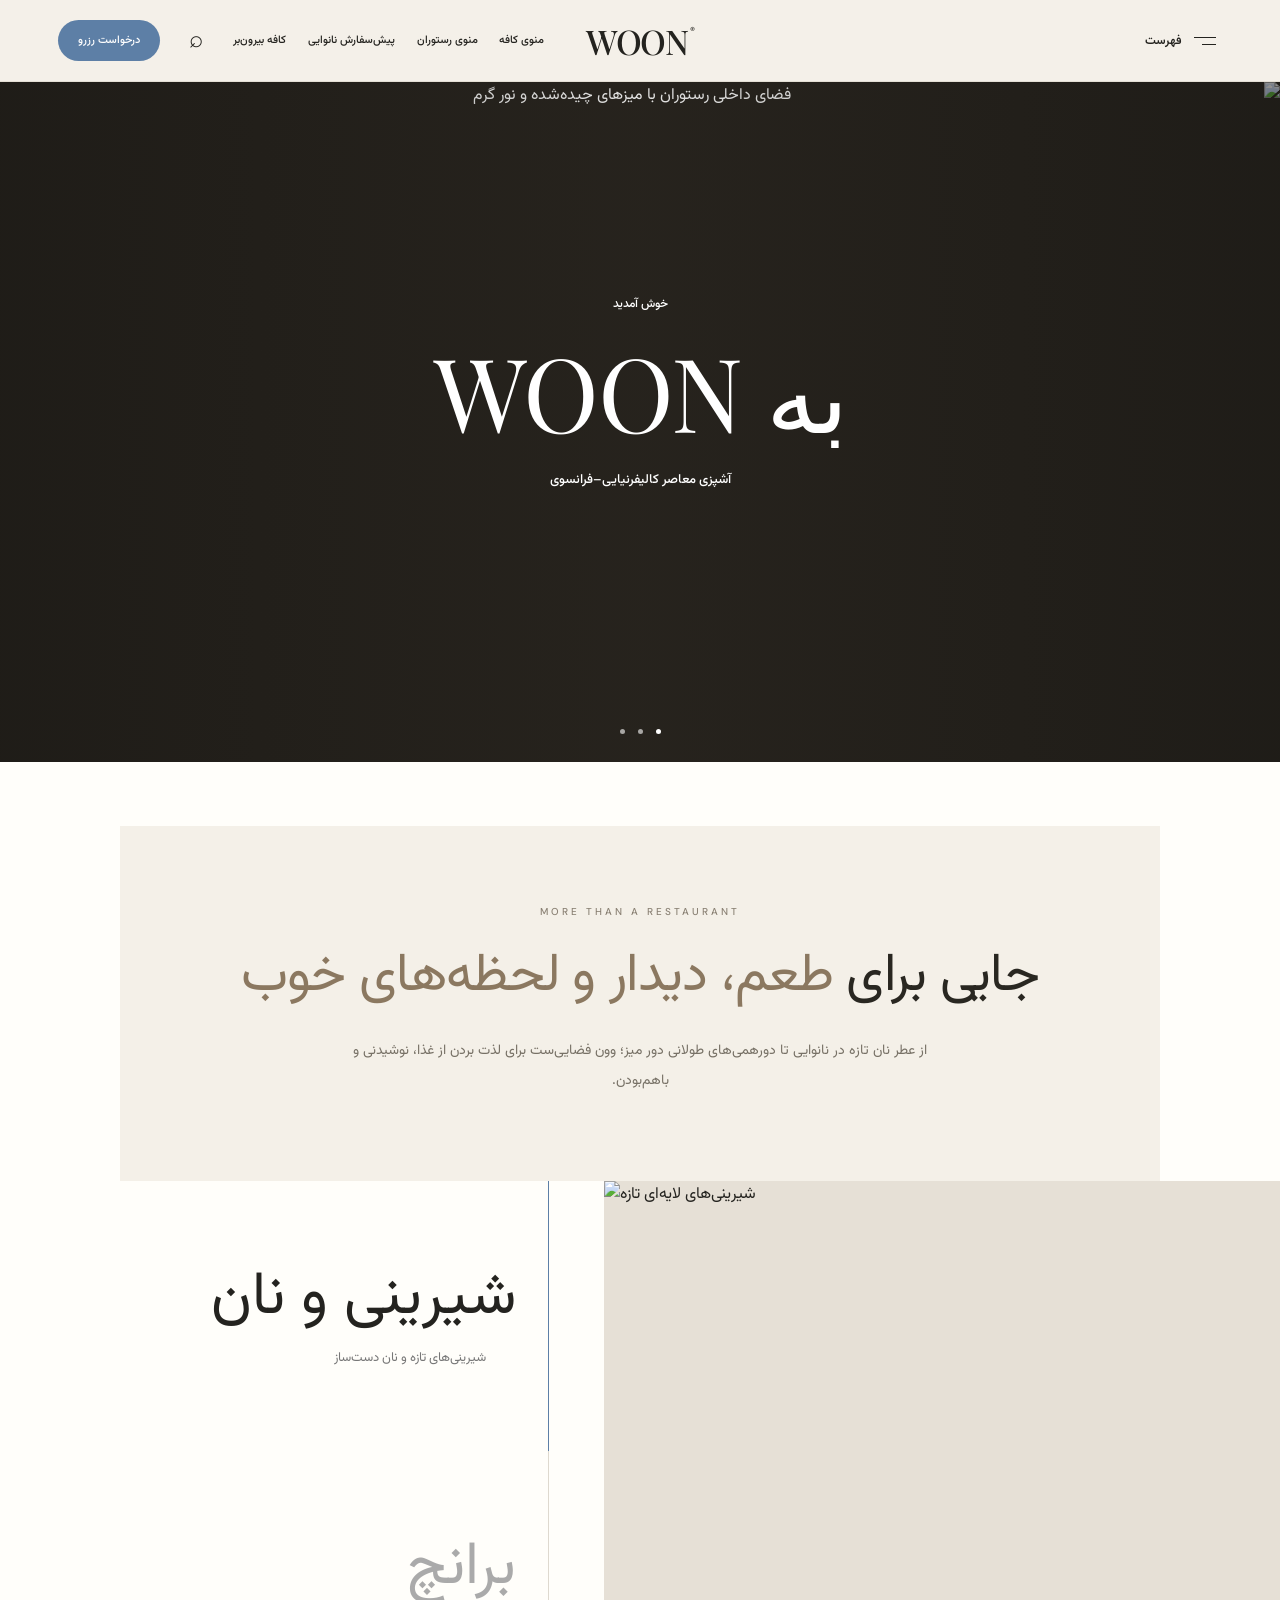
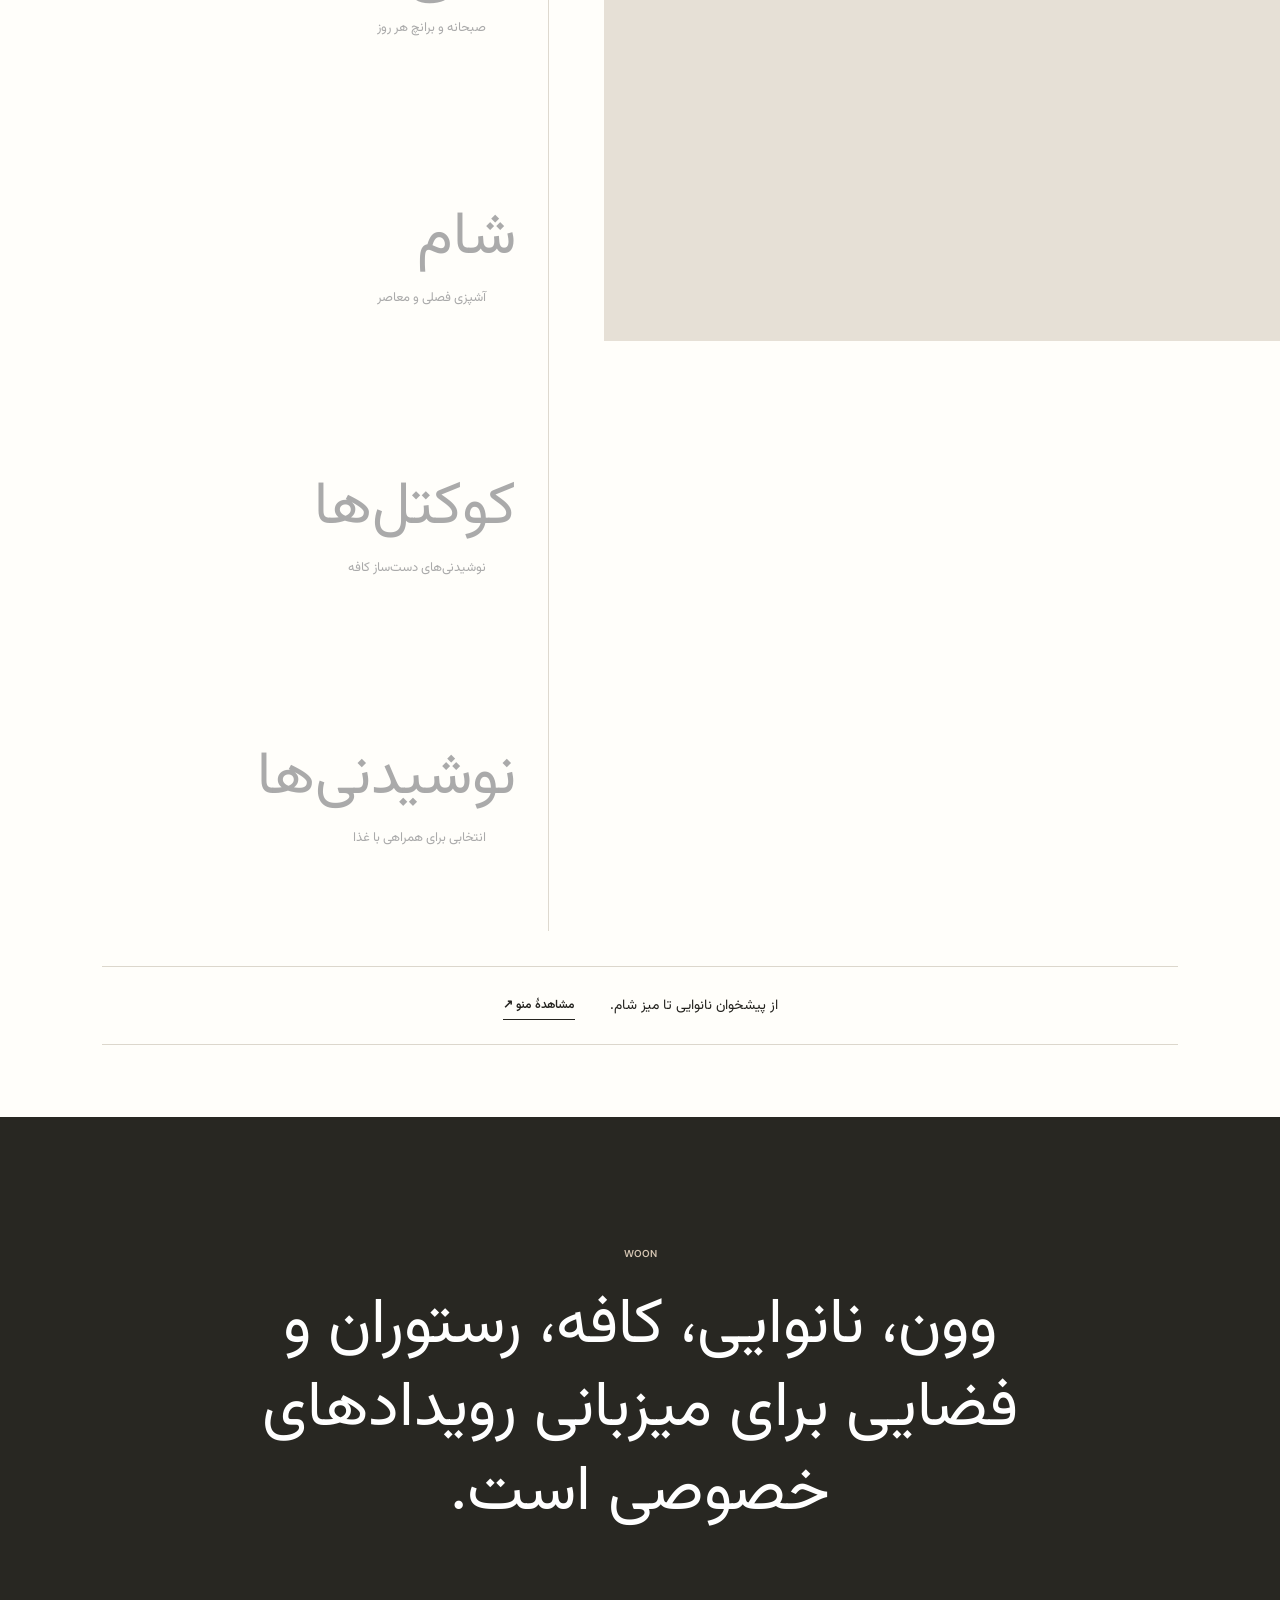
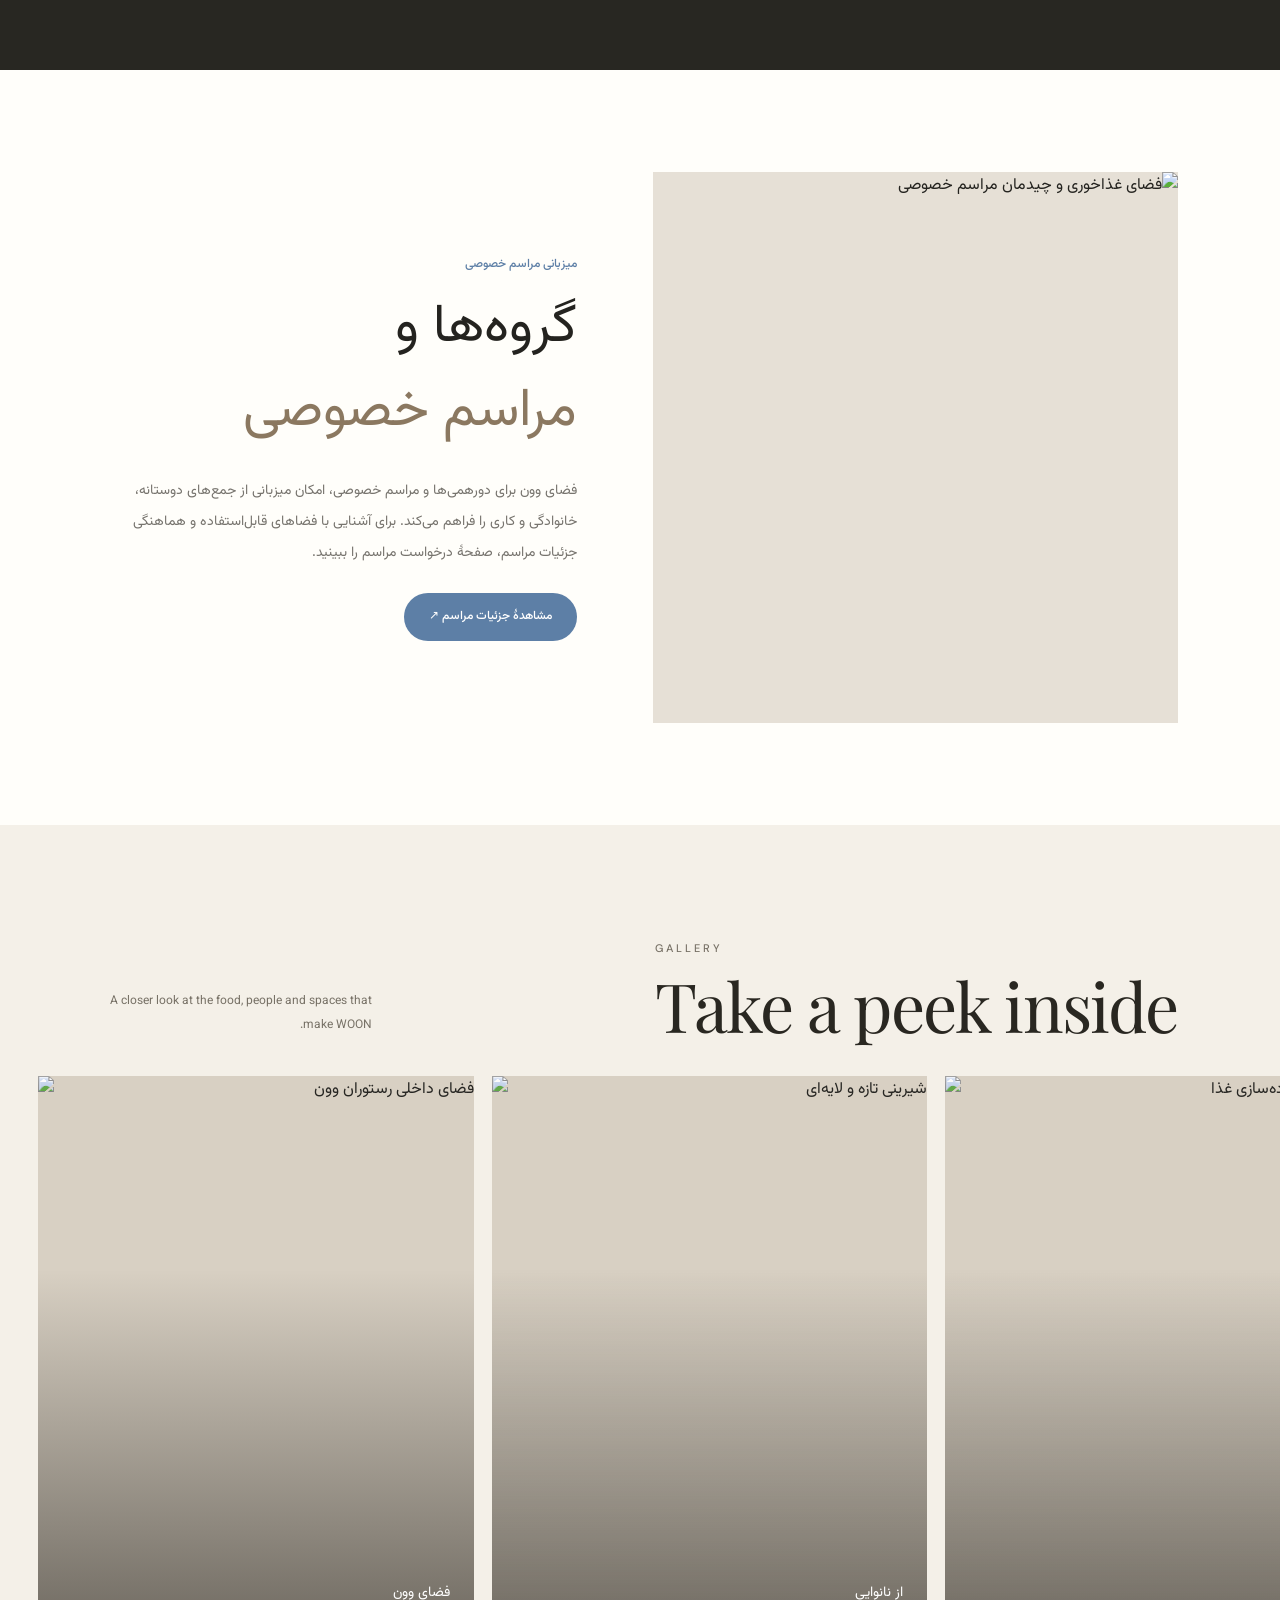
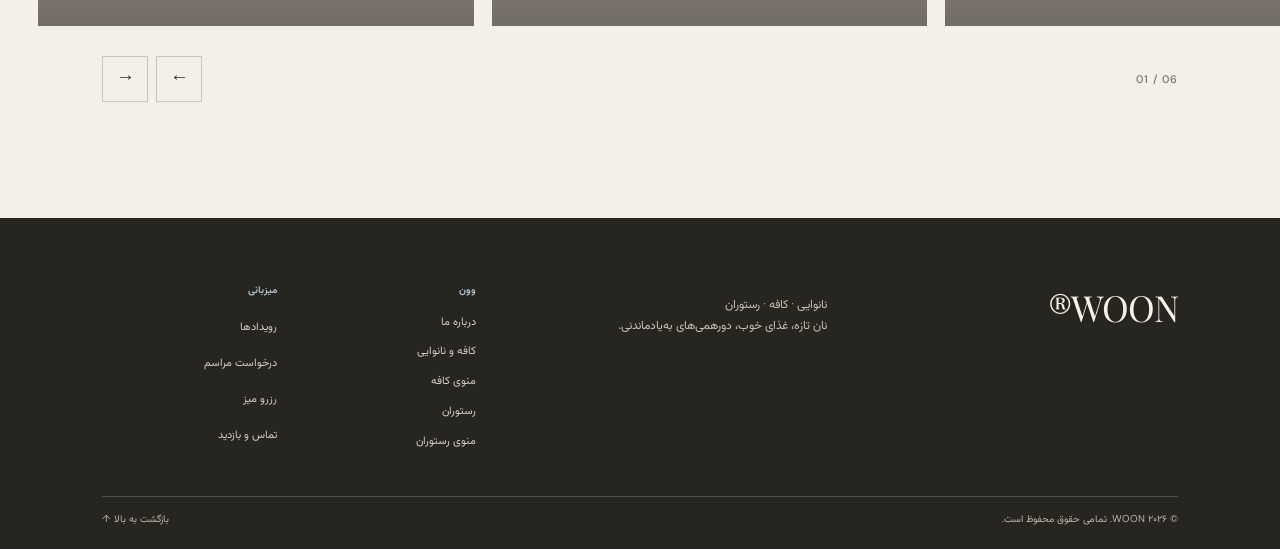
==== commit f425c7da: "Use event-space photography for private event homepage feature" ====
--- a/index.html
+++ b/index.html
@@ -106,7 +106,7 @@
   </section>
 
   <section class="split-feature home-events" aria-labelledby="home-events-title">
-    <img src="https://images.unsplash.com/photo-1519167758481-83f550bb49b3?auto=format&fit=crop&w=1800&q=90" alt="فضای غذاخوری با میزهای چیده‌شده برای یک مراسم خصوصی" decoding="async">
+    <img src="https://republiquela.com/wp-content/uploads/2024/06/BUYOUT-AMBIENCE-1.png" alt="فضای غذاخوری و چیدمان مراسم خصوصی" loading="eager" decoding="async">
     <div class="split-copy">
       <p class="eyebrow">میزبانی مراسم خصوصی</p>
       <h2 class="private-events-title" id="home-events-title">گروه‌ها و<br><em>مراسم خصوصی</em></h2>
--- a/styles.css
+++ b/styles.css
@@ -855,3 +855,74 @@
  .home-intro h2{font-size:30px!important;line-height:1.65!important}
  .home-intro>p:last-child{font-size:12px!important;line-height:2.1!important}
 }
+
+
+/* Private events feature: visible editorial image, Persian copy and balanced split layout. */
+.home-events{
+  direction:rtl!important;
+  display:grid!important;
+  grid-template-columns:minmax(0,1.05fr) minmax(0,.95fr)!important;
+  align-items:center!important;
+  gap:clamp(34px,6vw,92px)!important;
+  max-width:1500px!important;
+  margin:0 auto!important;
+  padding:clamp(68px,8vw,112px) 8%!important;
+}
+.home-events>img{
+  display:block!important;
+  position:static!important;
+  width:100%!important;
+  height:clamp(380px,43vw,570px)!important;
+  min-height:380px!important;
+  max-height:570px!important;
+  object-fit:cover!important;
+  object-position:center!important;
+  opacity:1!important;
+  visibility:visible!important;
+  background:#e6e0d6!important;
+}
+.home-events .split-copy{
+  width:100%!important;
+  max-width:500px!important;
+  justify-self:start!important;
+  direction:rtl!important;
+  text-align:right!important;
+}
+.home-events .split-copy .eyebrow{
+  margin:0 0 12px!important;
+  color:var(--blue)!important;
+  font:500 12px/1.8 var(--fa)!important;
+}
+.home-events .split-copy h2{
+  margin:0 0 22px!important;
+  font:400 clamp(36px,4.2vw,58px)/1.55 var(--fa)!important;
+  letter-spacing:0!important;
+}
+.home-events .split-copy h2 em{font-style:normal!important;color:#8b7860!important}
+.home-events .split-copy p:not(.eyebrow){
+  margin:0 0 25px!important;
+  color:var(--muted)!important;
+  font:400 14px/2.2 var(--fa)!important;
+}
+.home-events .blue-link{
+  display:inline-flex!important;
+  align-items:center!important;
+  font:500 12px/1.8 var(--fa)!important;
+  letter-spacing:0!important;
+}
+@media(max-width:700px){
+  .home-events{
+    grid-template-columns:minmax(0,1fr)!important;
+    gap:25px!important;
+    padding:58px 6%!important;
+  }
+  .home-events>img{
+    width:100%!important;
+    height:clamp(270px,72vw,390px)!important;
+    min-height:270px!important;
+    max-height:390px!important;
+  }
+  .home-events .split-copy{max-width:none!important}
+  .home-events .split-copy h2{font-size:38px!important}
+  .home-events .split-copy p:not(.eyebrow){font-size:13px!important}
+}
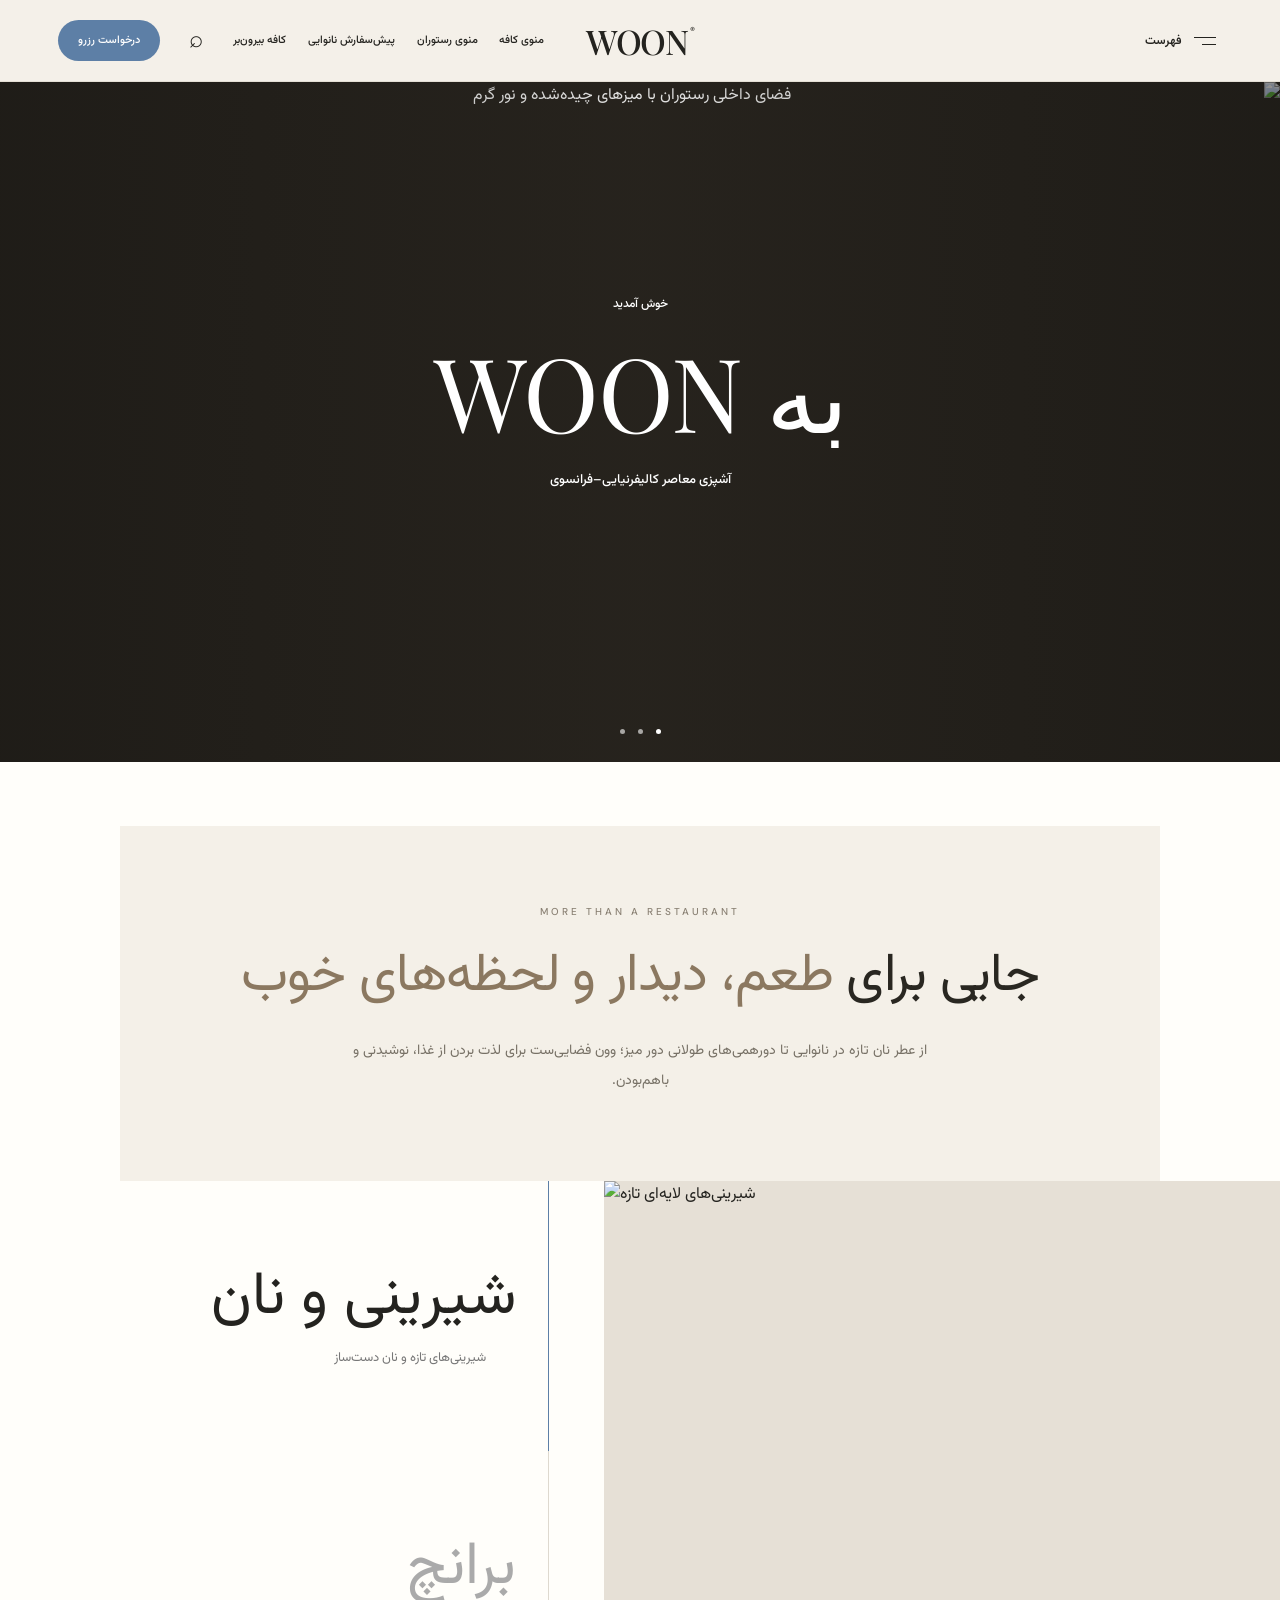
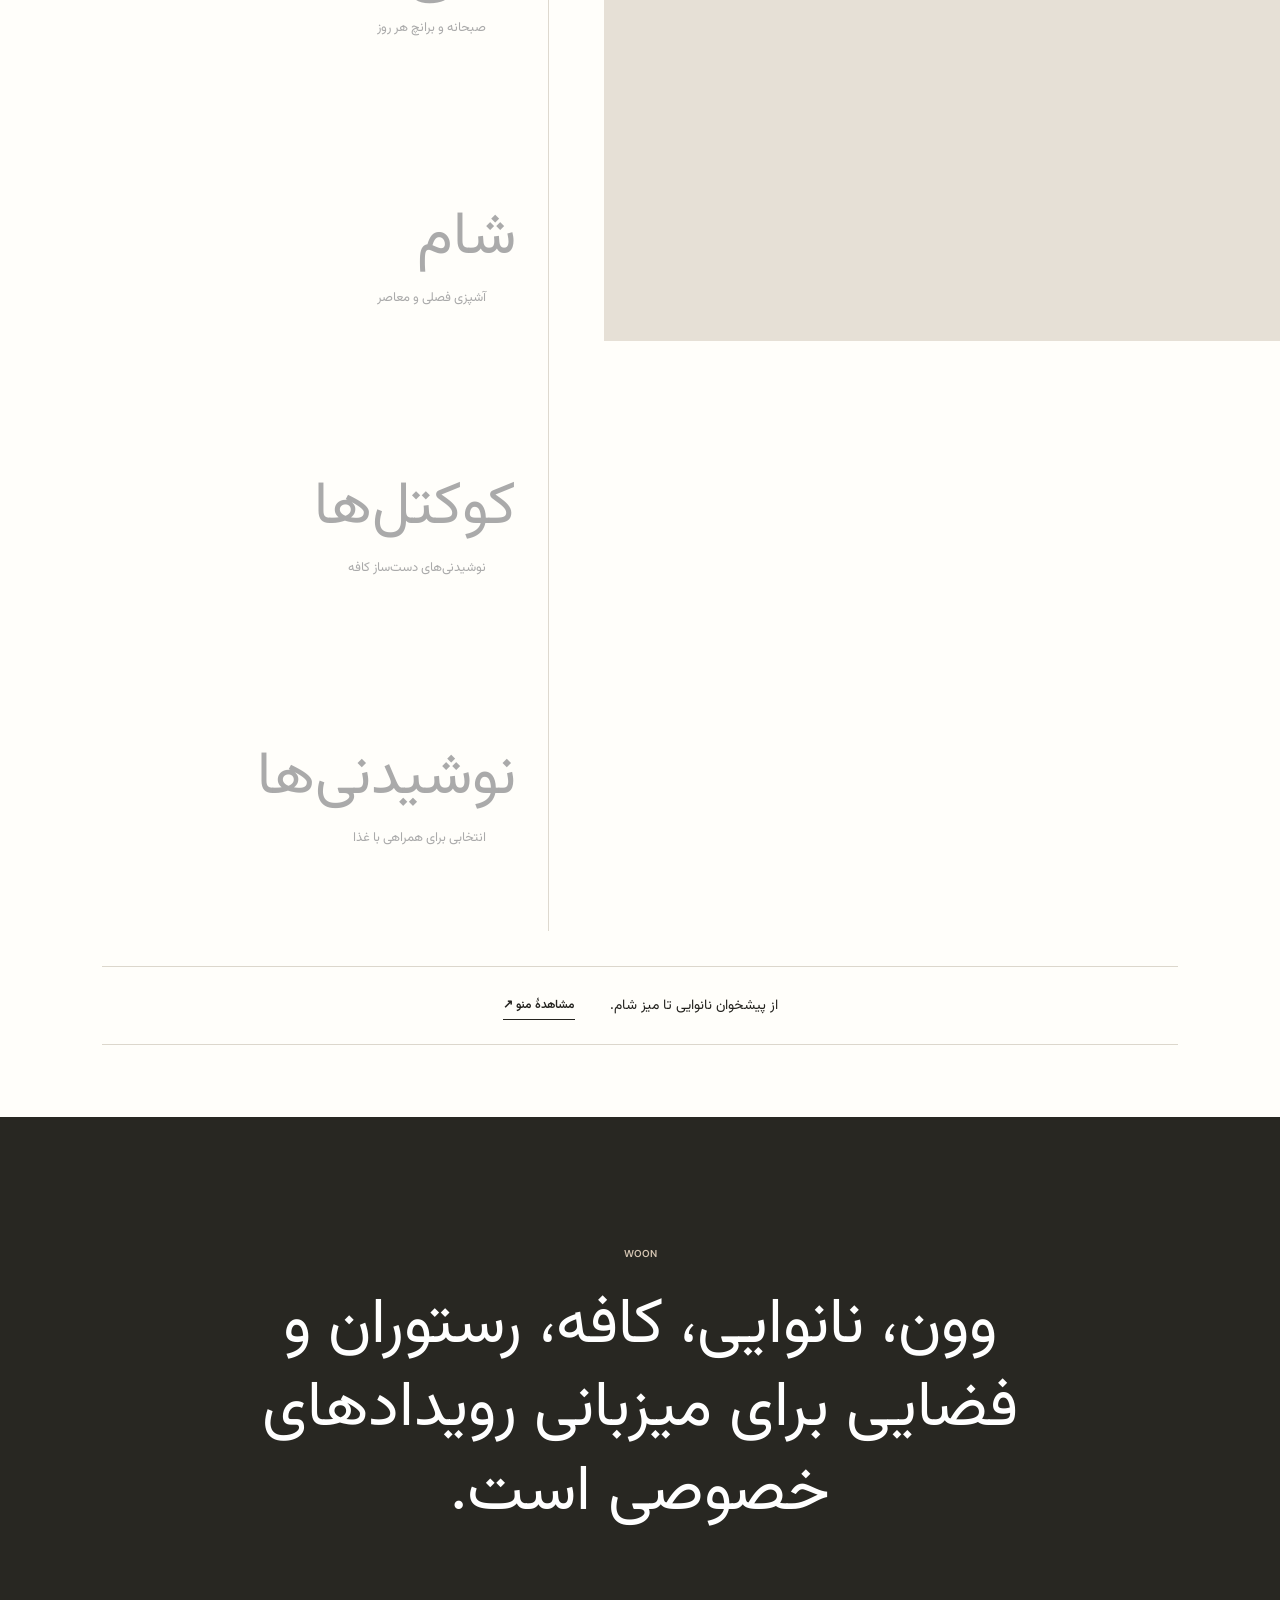
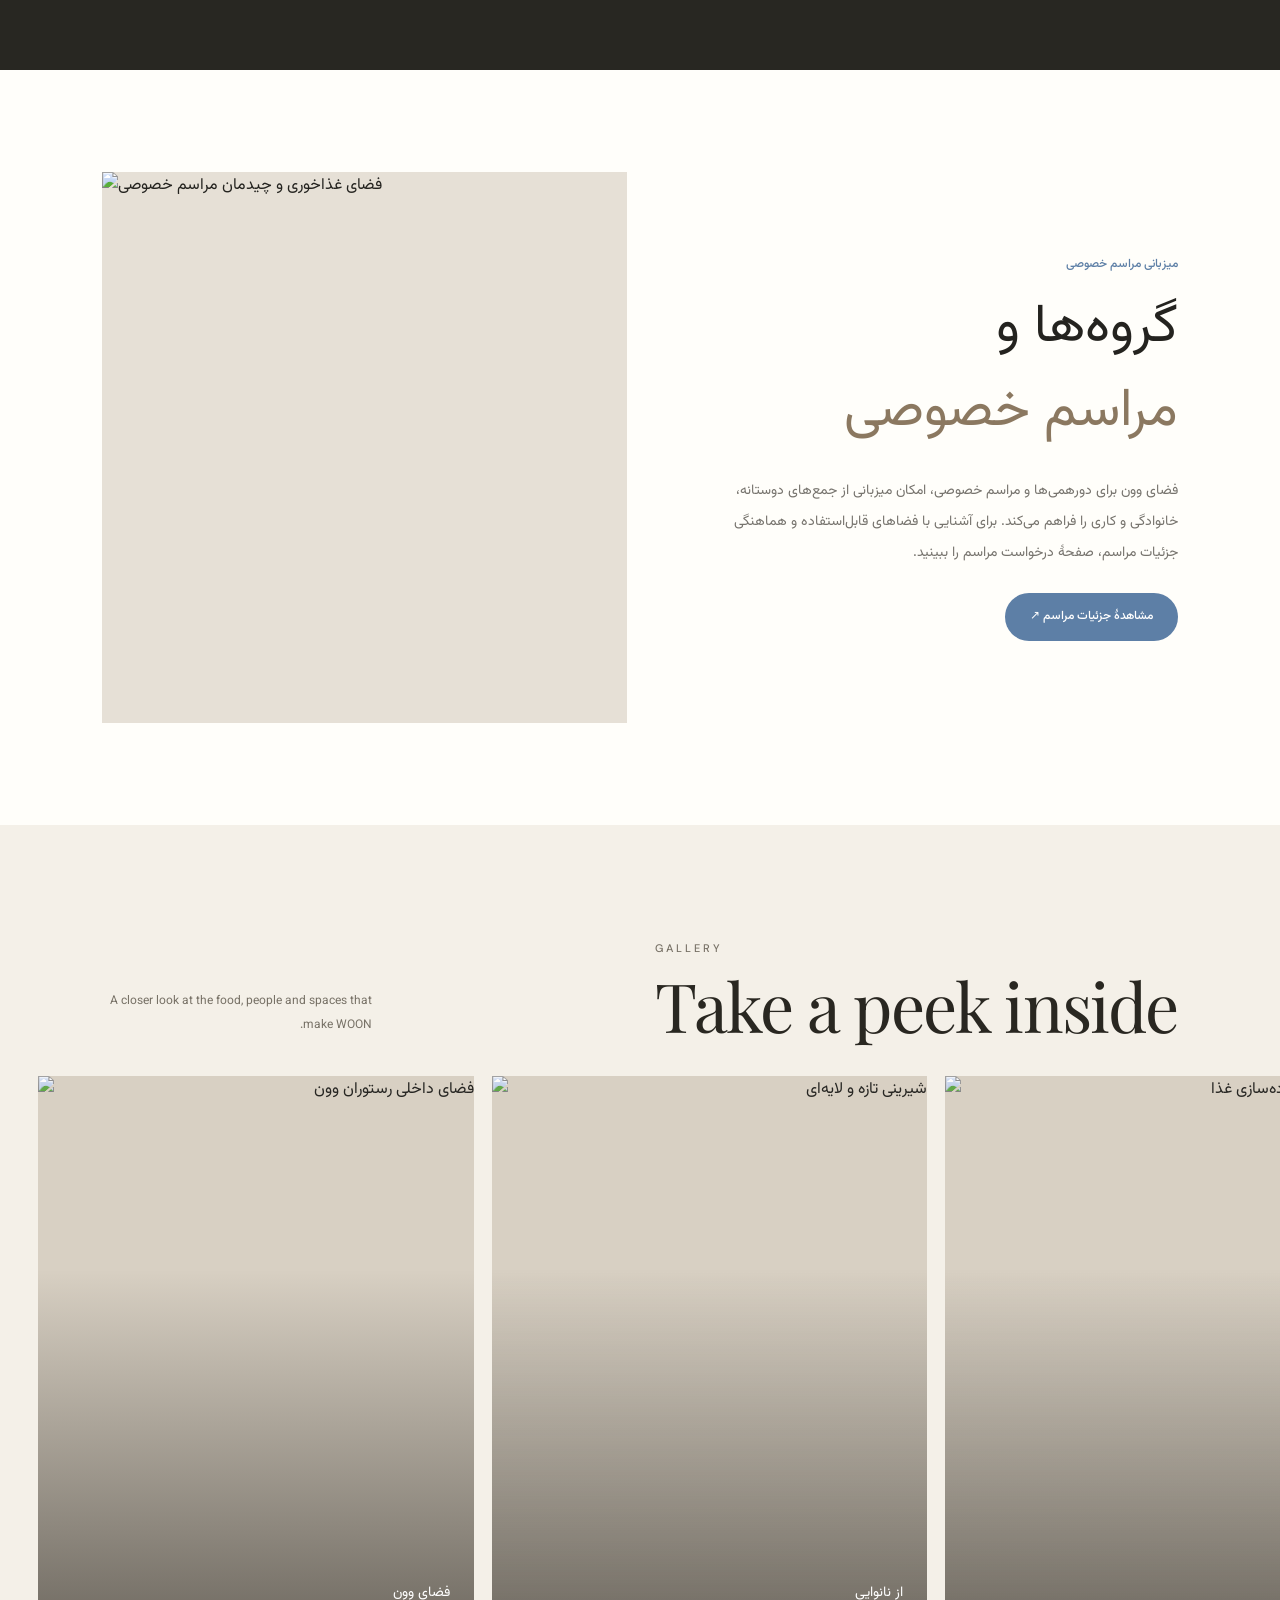
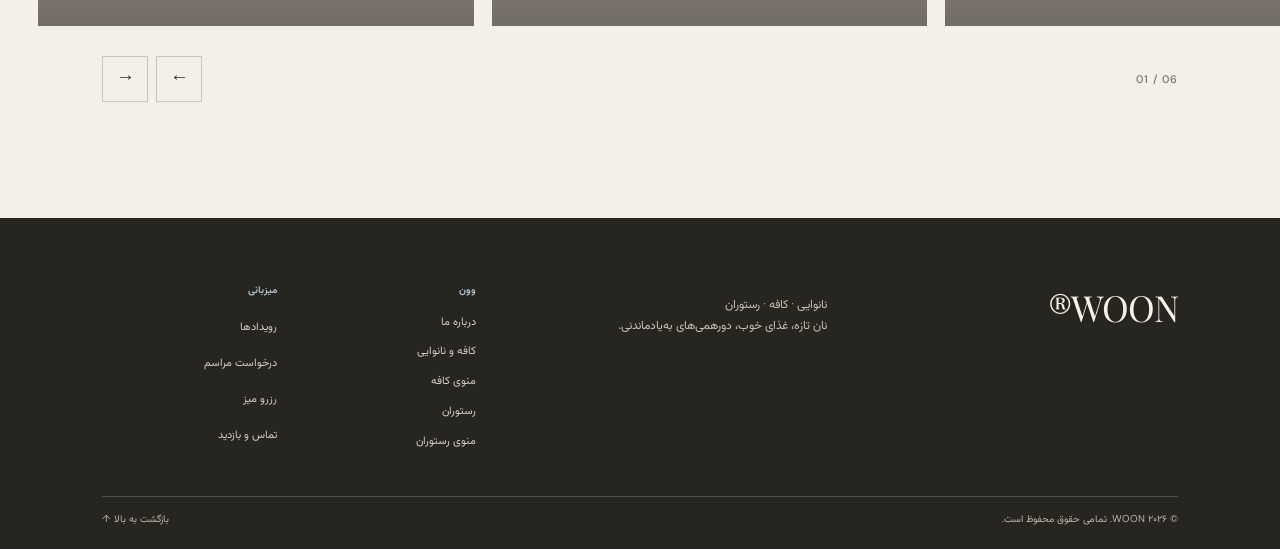
==== commit b3fb1a83: "Refresh cached homepage assets after private events update" ====
--- a/index.html
+++ b/index.html
@@ -10,8 +10,8 @@
   <link rel="preconnect" href="https://fonts.googleapis.com">
   <link rel="preconnect" href="https://fonts.gstatic.com" crossorigin>
   <title>WOON — نانوایی، کافه و رستوران</title>
-  <link rel="stylesheet" href="styles.css?v=woon-home-restored-20261119">
-  <script defer src="app.js"></script>
+  <link rel="stylesheet" href="styles.css?v=woon-fix-20261119-1845">
+  <script defer src="app.js?v=woon-fix-20261119-1845"></script>
 </head>
 <body id="top">
 <a class="skip" href="#main">رفتن به محتوای اصلی</a>
--- a/styles.css
+++ b/styles.css
@@ -859,7 +859,7 @@
 
 /* Private events feature: visible editorial image, Persian copy and balanced split layout. */
 .home-events{
-  direction:rtl!important;
+  direction:ltr!important;
   display:grid!important;
   grid-template-columns:minmax(0,1.05fr) minmax(0,.95fr)!important;
   align-items:center!important;
@@ -882,6 +882,7 @@
   background:#e6e0d6!important;
 }
 .home-events .split-copy{
+  direction:rtl!important;
   width:100%!important;
   max-width:500px!important;
   justify-self:start!important;
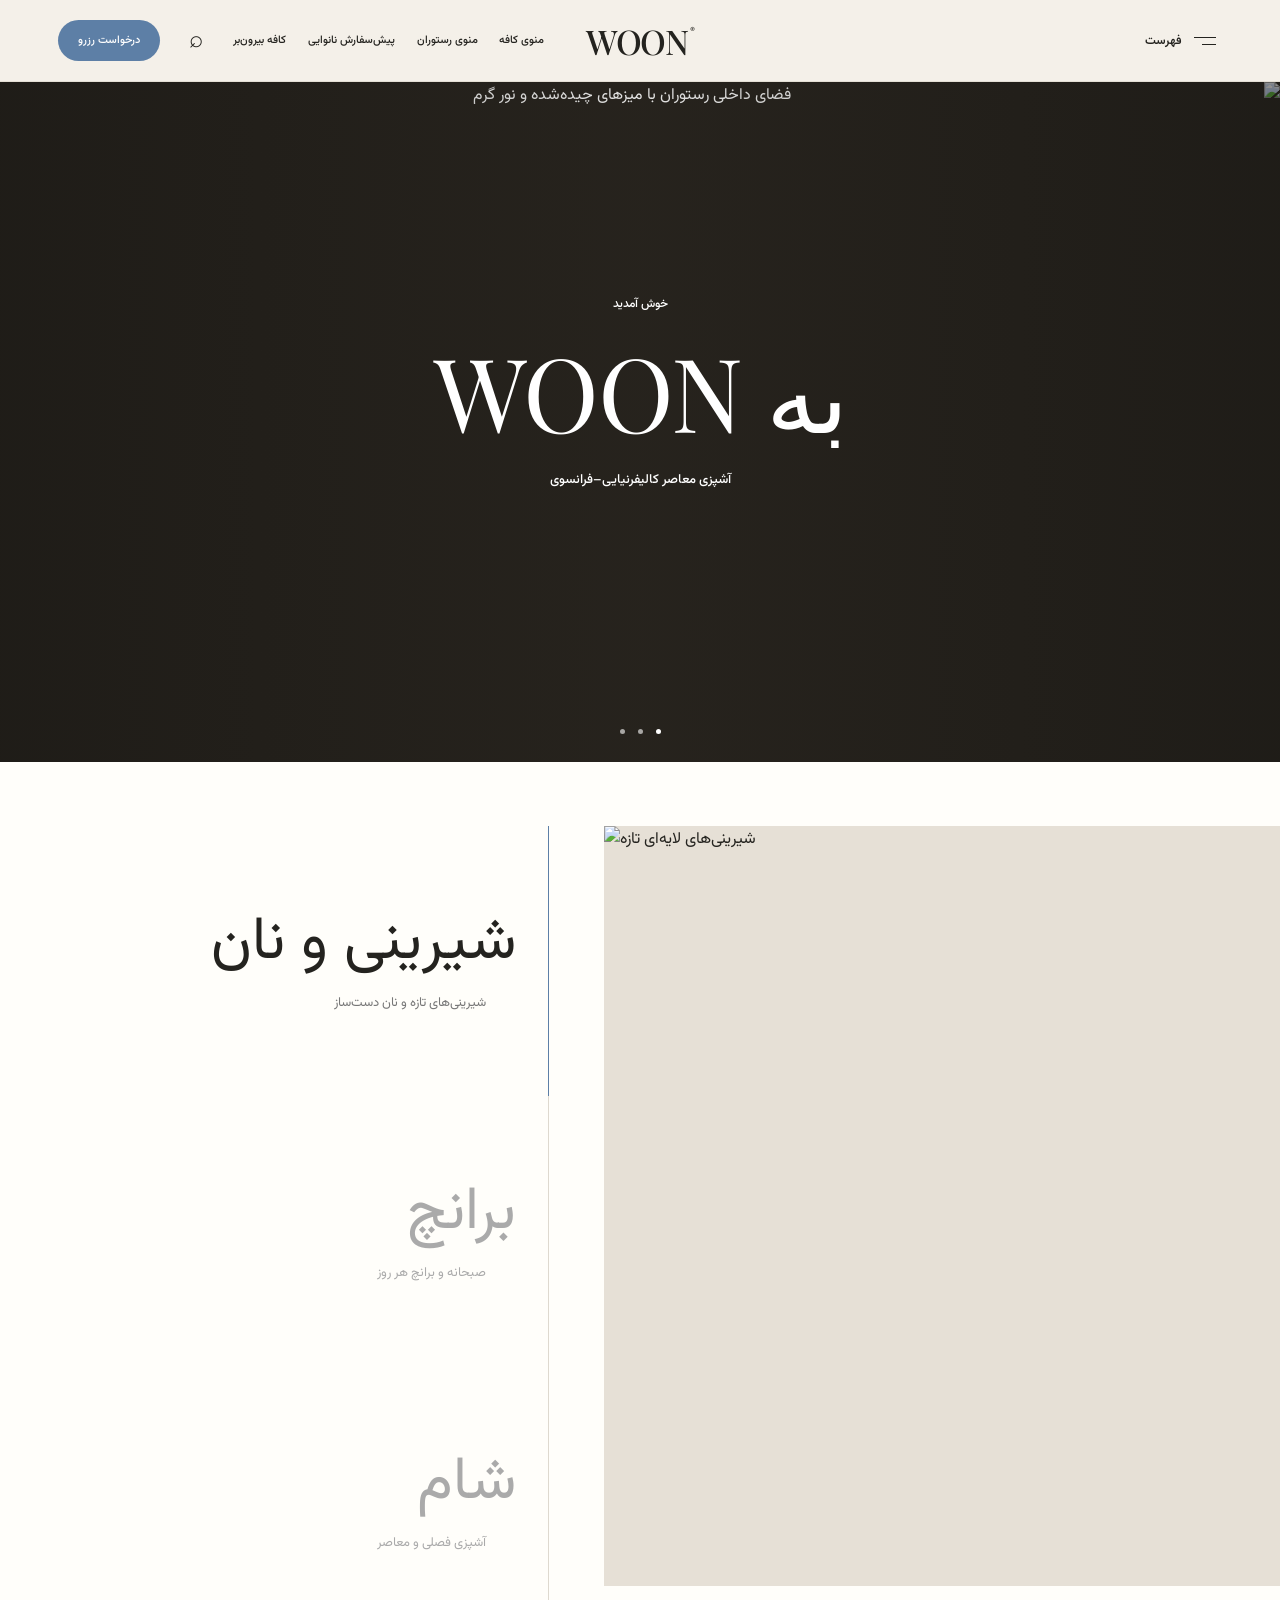
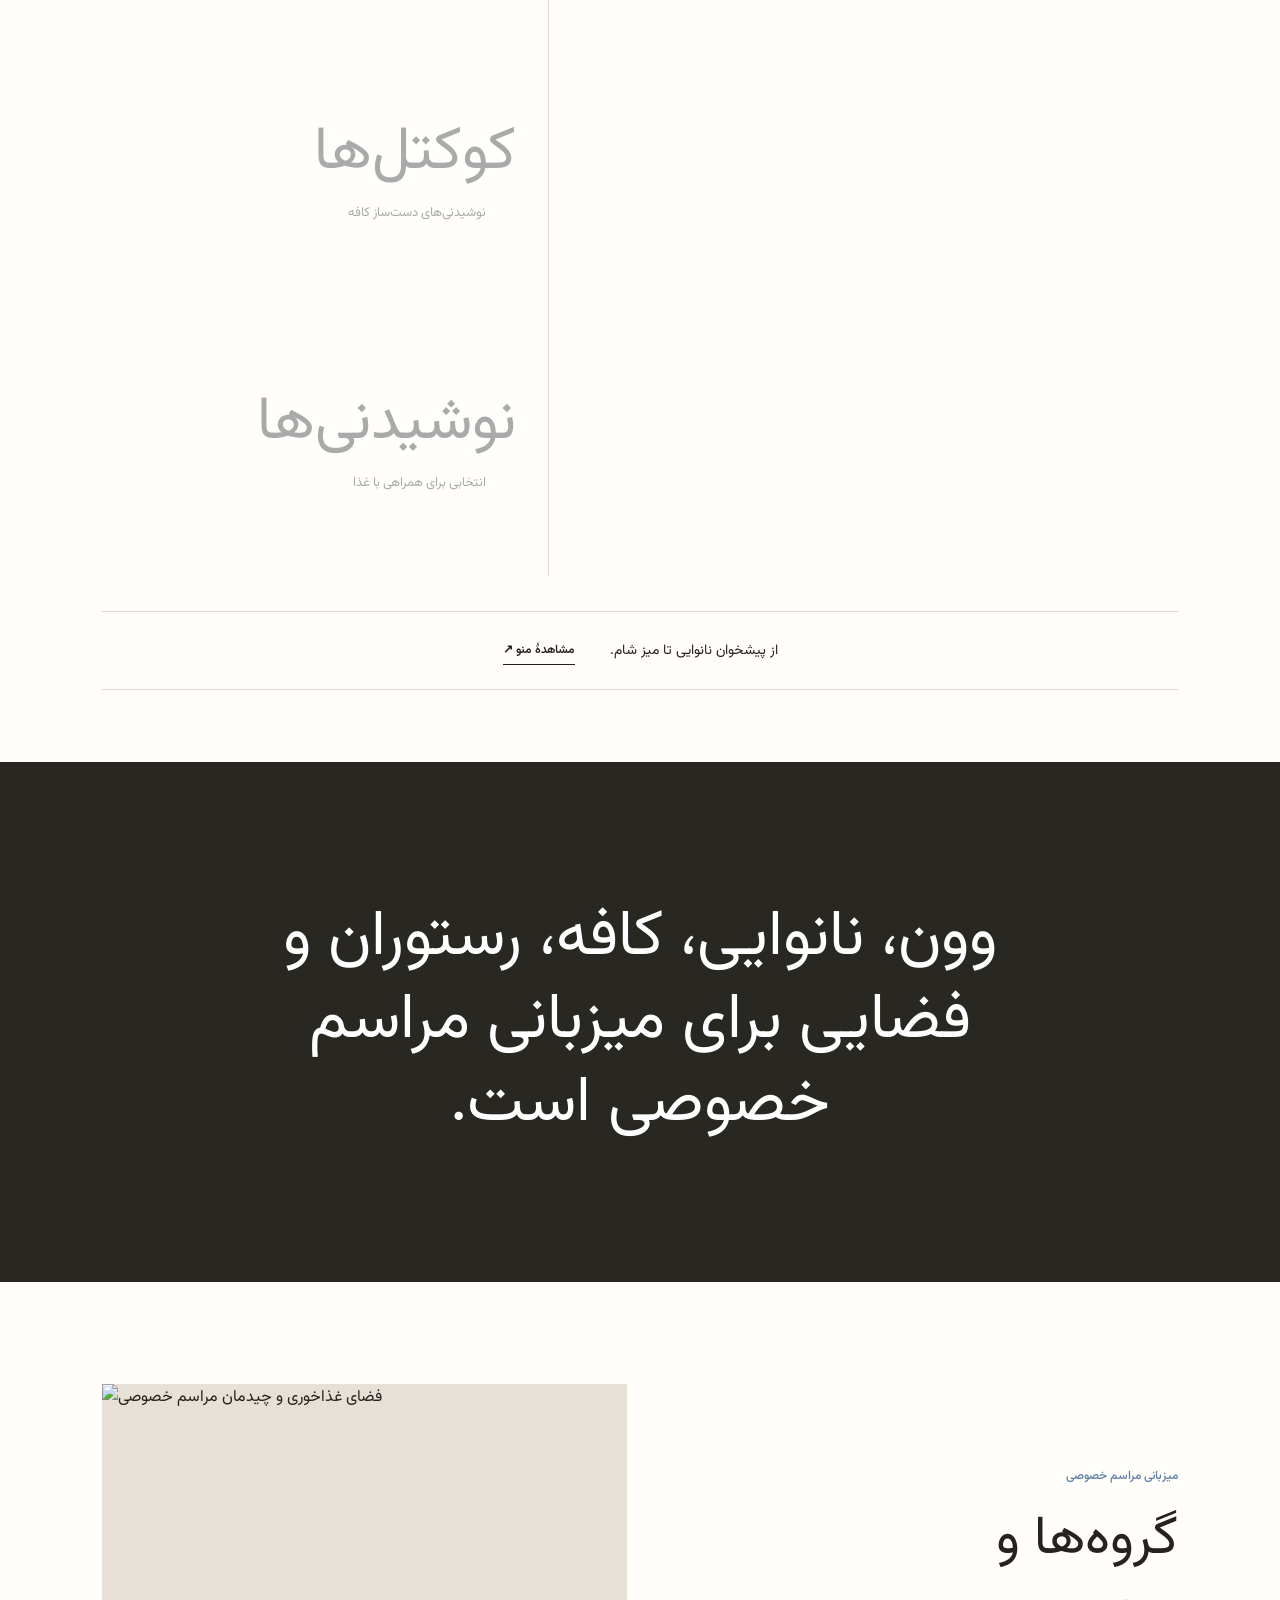
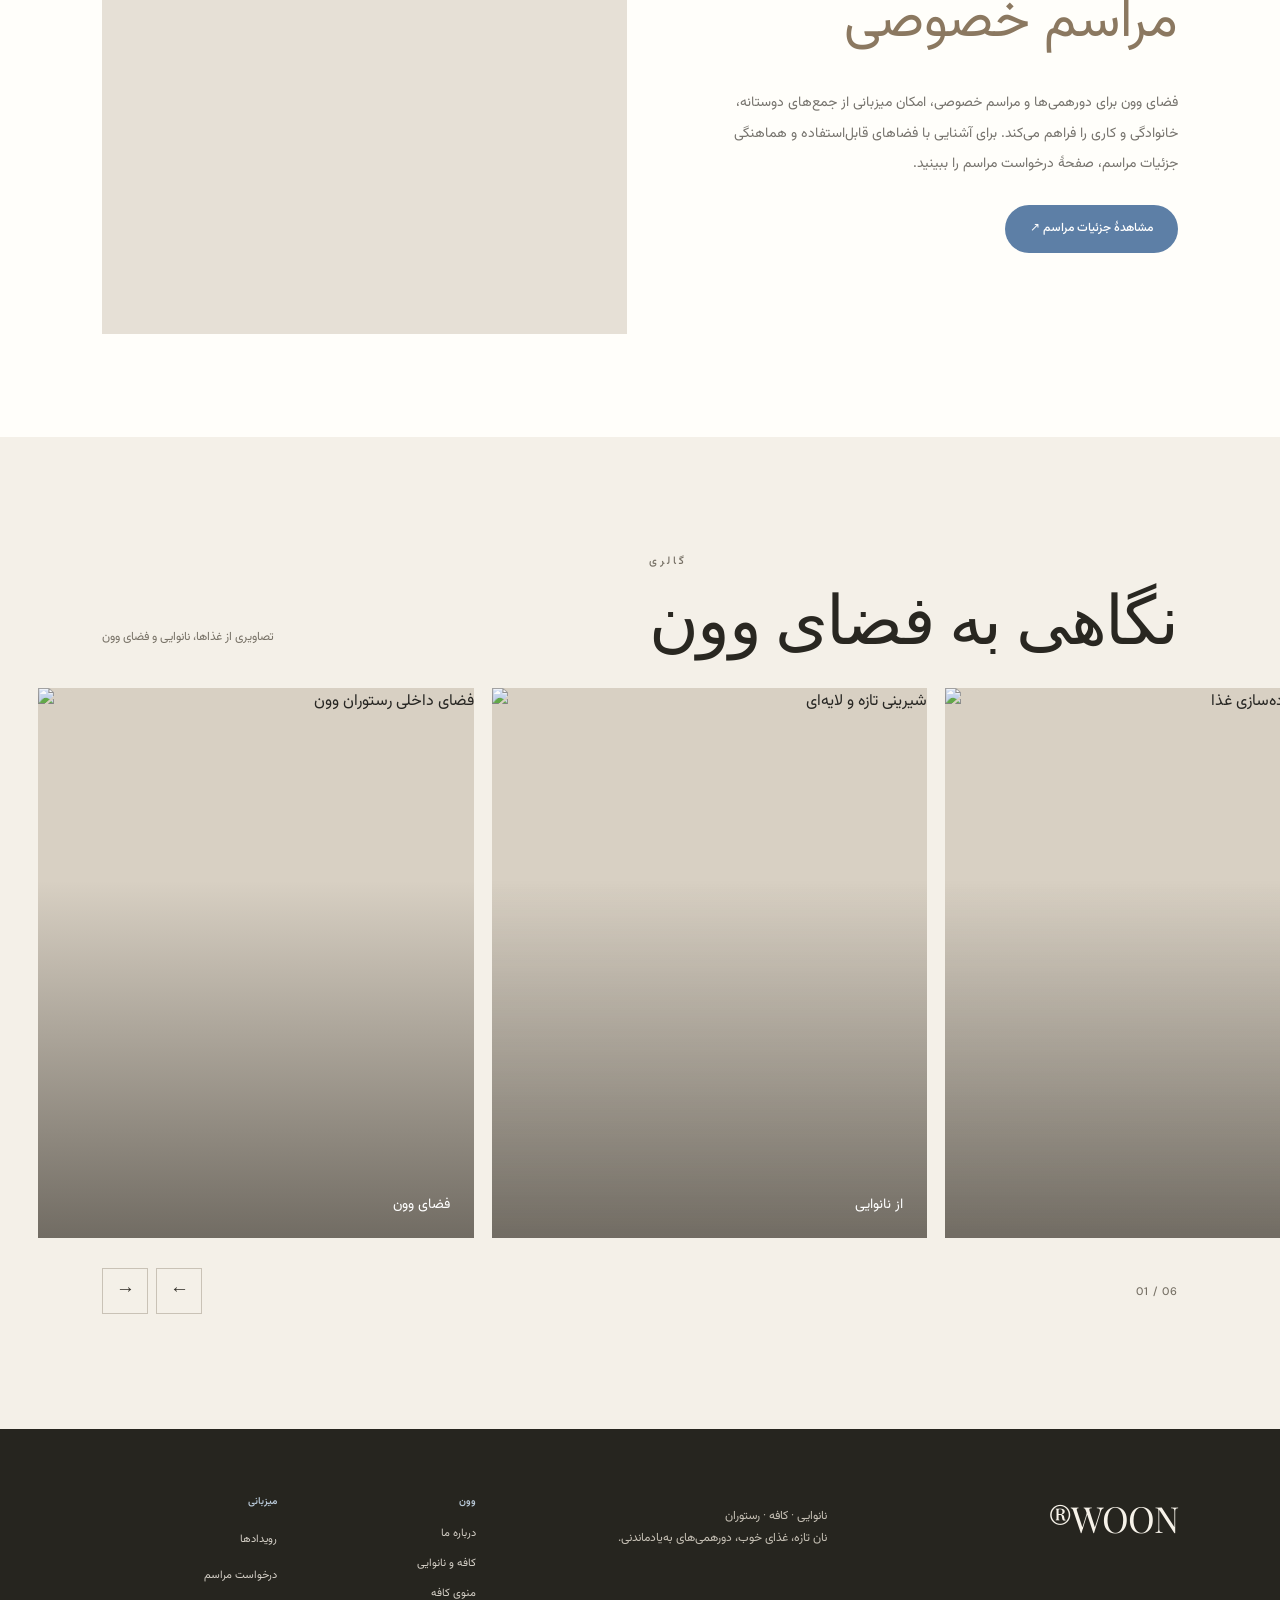
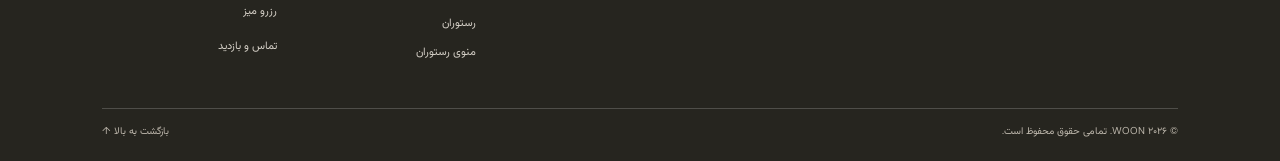
==== commit 2c771aa5: "Match homepage section order and copy to reference" ====
--- a/index.html
+++ b/index.html
@@ -65,12 +65,6 @@
     <div class="hero-dots" aria-hidden="true"><i></i><i></i><i></i></div>
   </section>
 
-  <section class="home-intro" aria-label="معرفی وون">
-    <p class="eyebrow">MORE THAN A RESTAURANT</p>
-    <h2>جایی برای <em>طعم، دیدار و لحظه‌های خوب</em></h2>
-    <p>از عطر نان تازه در نانوایی تا دورهمی‌های طولانی دور میز؛ وون فضایی‌ست برای لذت بردن از غذا، نوشیدنی و باهم‌بودن.</p>
-  </section>
-
   <section class="home-categories" id="discover" aria-label="تجربه‌های وون">
     <div class="category-list">
       <a class="category-item active" data-category="0" href="cafe-bakery.html">
@@ -101,8 +95,7 @@
   <div class="menu-cta"><span>از پیشخوان نانوایی تا میز شام.</span><a href="menu.html">مشاهدهٔ منو ↗</a></div>
 
   <section class="statement home-statement">
-    <p class="eyebrow">WOON</p>
-    <h2>وون، نانوایی، کافه، رستوران و فضایی برای میزبانی رویدادهای خصوصی است.</h2>
+    <h2>وون، نانوایی، کافه، رستوران و فضایی برای میزبانی مراسم خصوصی است.</h2>
   </section>
 
   <section class="split-feature home-events" aria-labelledby="home-events-title">
@@ -118,10 +111,10 @@
   <section class="gallery-section" id="gallery">
   <div class="gallery-heading">
     <div>
-      <p class="eyebrow">GALLERY</p>
-      <h2>Take a peek inside</h2>
+      <p class="eyebrow">گالری</p>
+      <h2>نگاهی به فضای وون</h2>
     </div>
-    <p class="gallery-intro">A closer look at the food, people and spaces that make WOON.</p>
+    <p class="gallery-intro">تصاویری از غذاها، نانوایی و فضای وون</p>
   </div>
   <div class="gallery-viewport">
     <div class="gallery-track" aria-label="تصاویر گالری وون" tabindex="0">
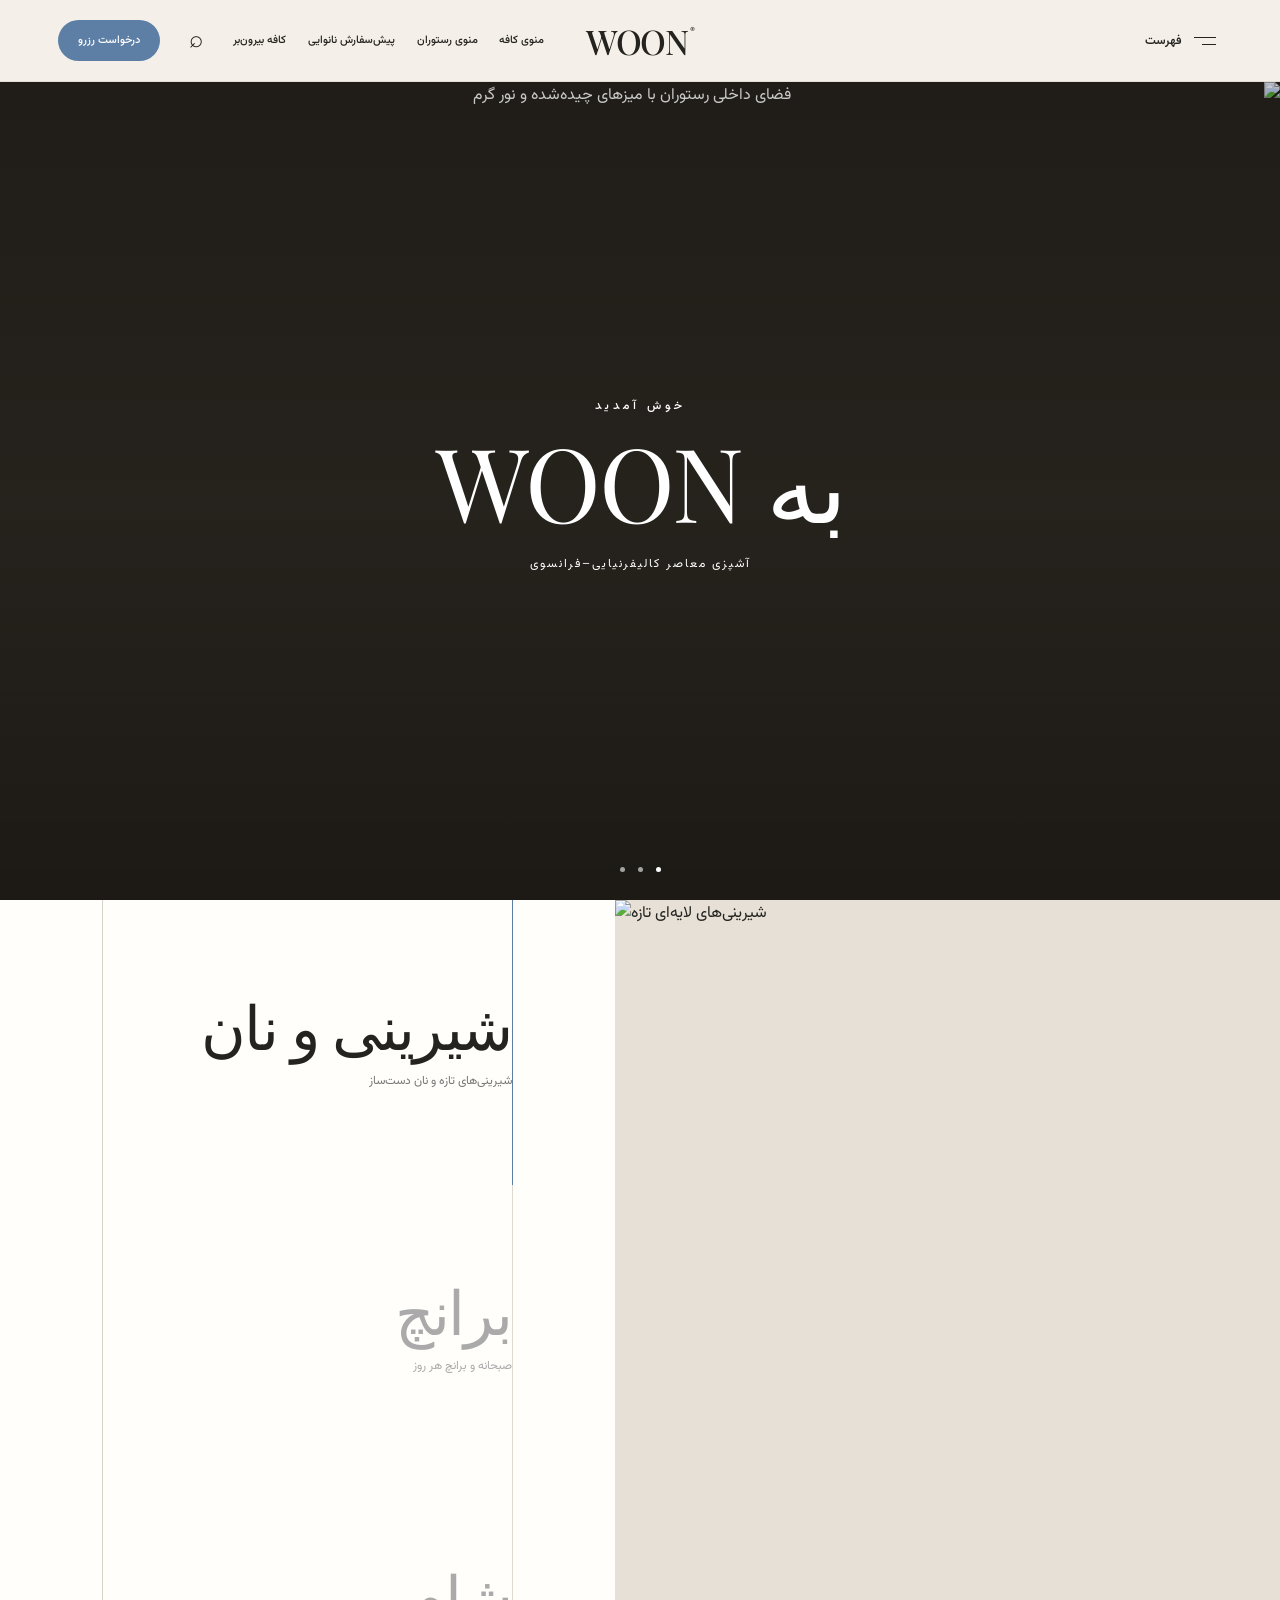
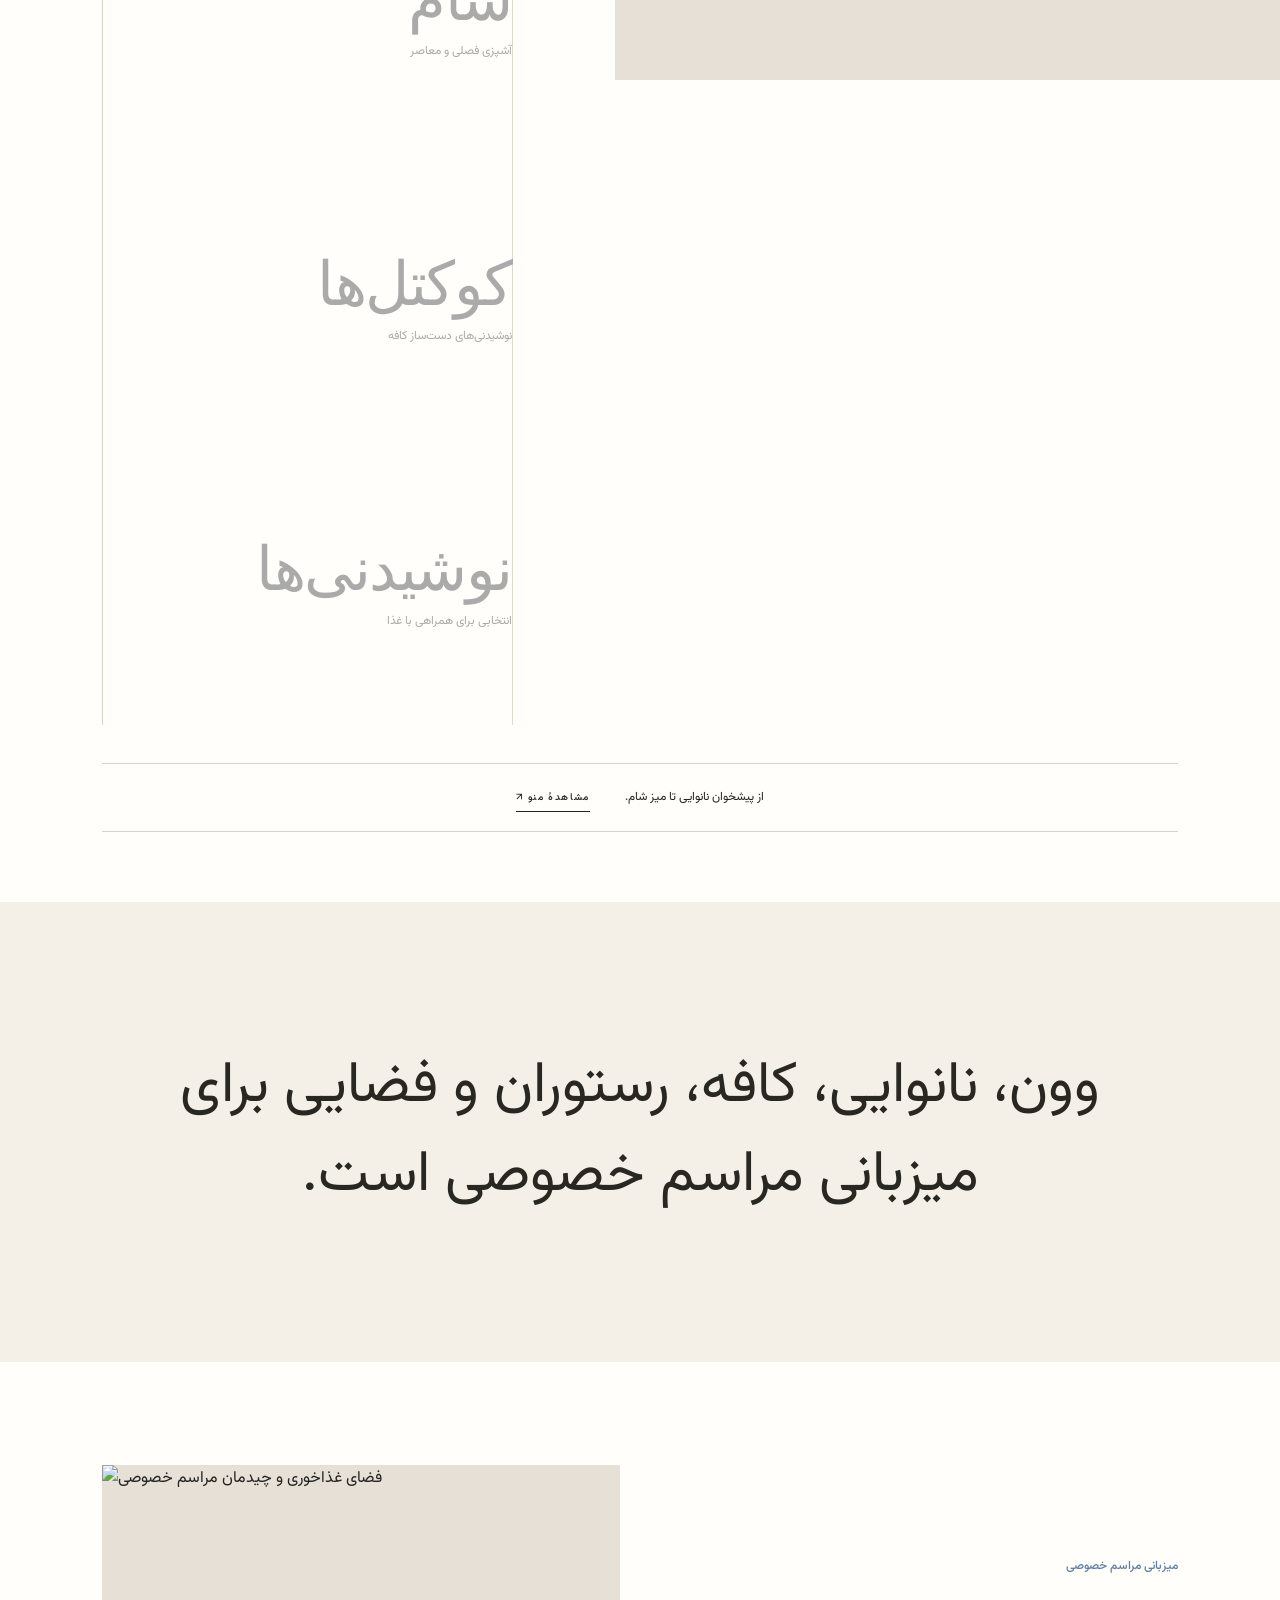
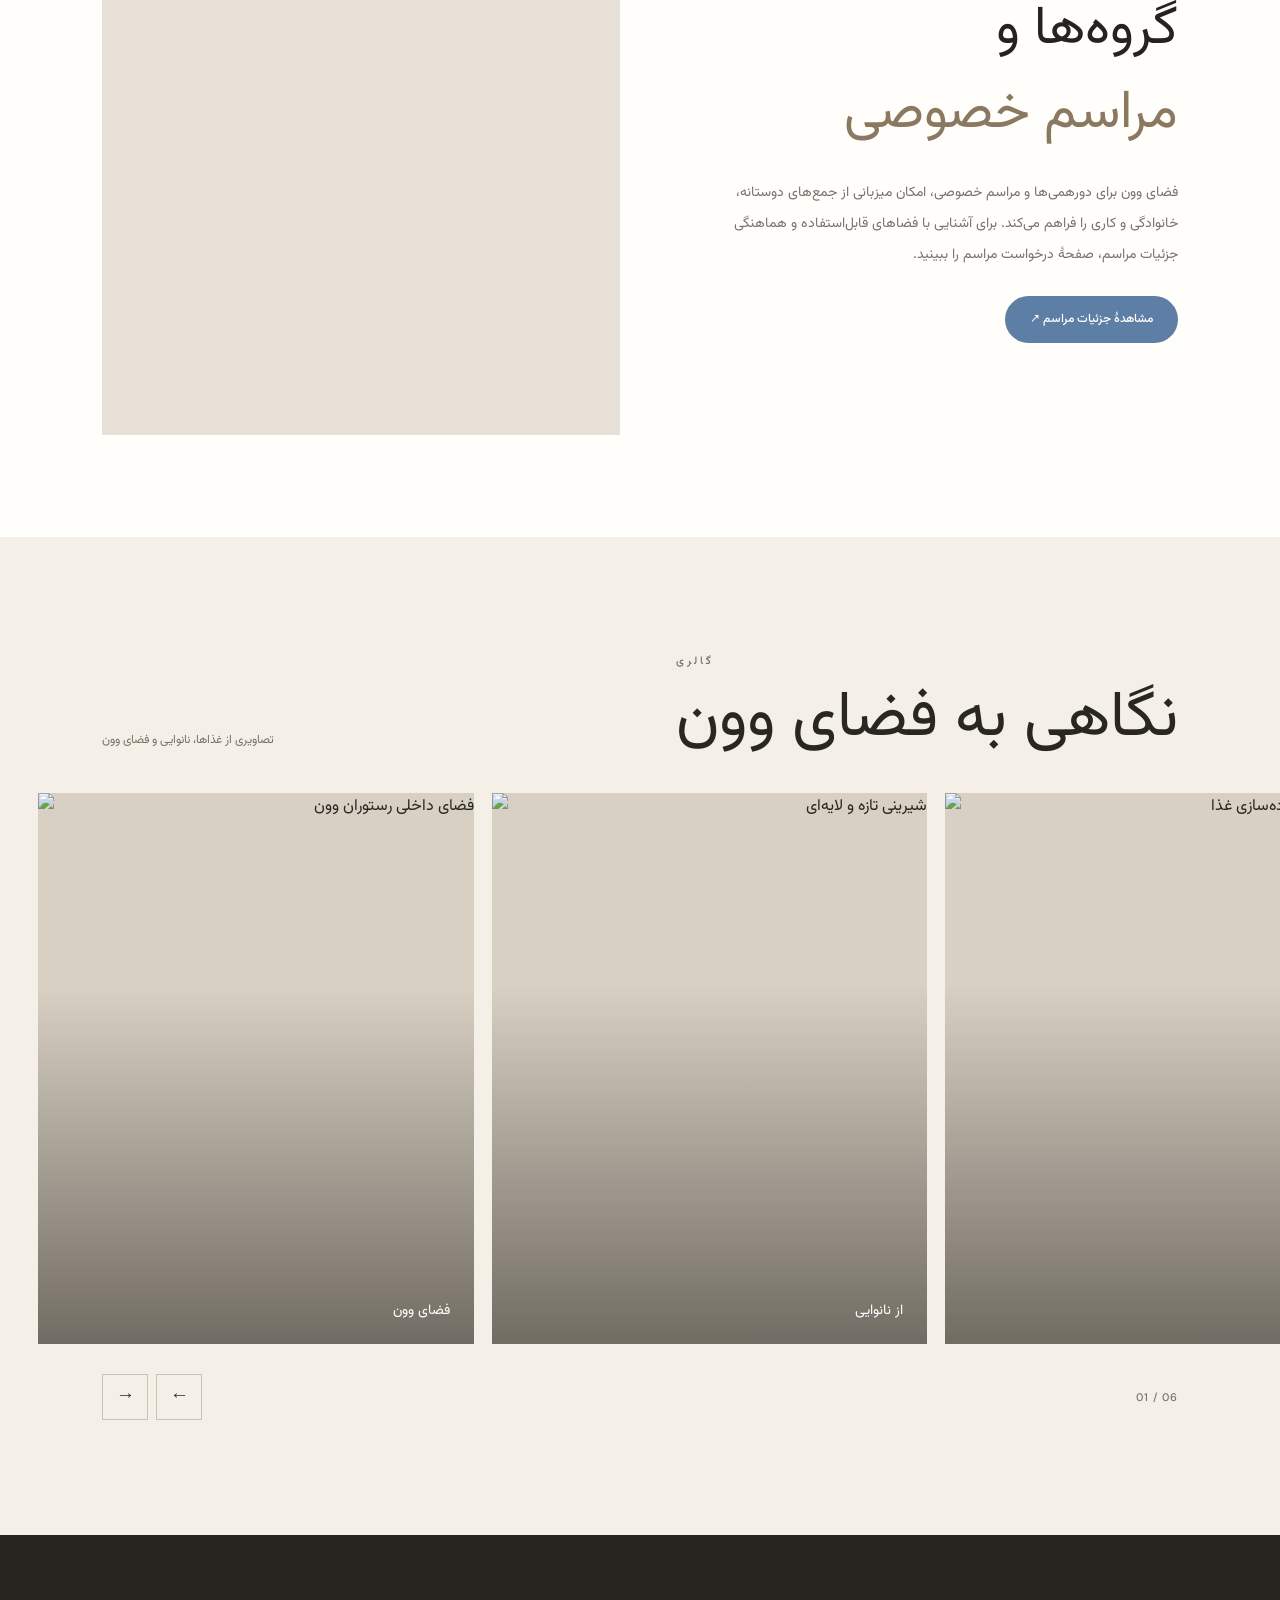
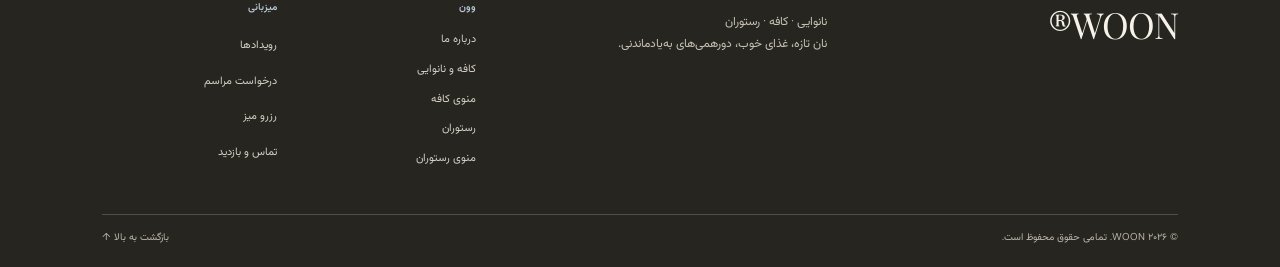
==== commit 903e19dd: "Bust stale homepage asset cache after reference layout update" ====
--- a/index.html
+++ b/index.html
@@ -10,8 +10,8 @@
   <link rel="preconnect" href="https://fonts.googleapis.com">
   <link rel="preconnect" href="https://fonts.gstatic.com" crossorigin>
   <title>WOON — نانوایی، کافه و رستوران</title>
-  <link rel="stylesheet" href="styles.css?v=woon-fix-20261119-1845">
-  <script defer src="app.js?v=woon-fix-20261119-1845"></script>
+  <link rel="stylesheet" href="styles.css?v=woon-reference-home-20261119-1905">
+  <script defer src="app.js?v=woon-reference-home-20261119-1905"></script>
 </head>
 <body id="top">
 <a class="skip" href="#main">رفتن به محتوای اصلی</a>
--- a/styles.css
+++ b/styles.css
@@ -927,3 +927,136 @@
   .home-events .split-copy h2{font-size:38px!important}
   .home-events .split-copy p:not(.eyebrow){font-size:13px!important}
 }
+
+
+/* Homepage structure aligned to the République reference: hero → five experiences → menu link → statement → events → gallery. */
+.home-intro{display:none!important}
+.home-hero{
+  height:clamp(560px,calc(100svh - 82px),820px)!important;
+  min-height:560px!important;
+  margin:0!important;
+}
+.home-hero>.home-hero-image{
+  object-position:center center!important;
+}
+.home-hero:after{
+  background:linear-gradient(0deg,rgba(0,0,0,.30),rgba(0,0,0,.08) 48%,rgba(0,0,0,.22))!important;
+}
+.home-hero .hero-copy{transform:none!important}
+.home-hero .hero-kicker{
+  font:500 12px/1.6 var(--sans)!important;
+  letter-spacing:4px!important;
+  text-transform:uppercase!important;
+}
+.home-hero h1{
+  margin:12px 0!important;
+  font:400 clamp(62px,8vw,112px)/1.05 var(--serif)!important;
+  letter-spacing:-2px!important;
+}
+.home-hero .hero-copy>p:last-of-type{
+  margin-top:18px!important;
+  font:400 12px/1.8 var(--sans)!important;
+  letter-spacing:2px!important;
+}
+.home-categories{
+  width:100%!important;
+  max-width: none!important;
+  grid-template-columns:minmax(0,1fr) minmax(0,1.08fr)!important;
+  direction:ltr!important;
+  align-items:stretch!important;
+  margin:0!important;
+}
+.category-list{
+  padding:0 clamp(36px,8vw,130px)!important;
+  justify-content:stretch!important;
+}
+.category-item{
+  min-height:clamp(205px,25vw,285px)!important;
+  padding:30px 0 30px 30px!important;
+  border-left:1px solid #d8d4cc!important;
+}
+.category-item span{
+  font:400 clamp(42px,4.8vw,68px)/1.05 var(--serif)!important;
+  letter-spacing:-1.5px!important;
+}
+.category-item small{
+  font:400 12px/1.8 var(--sans)!important;
+  margin-top:12px!important;
+}
+.category-media{
+  position:sticky!important;
+  top:82px!important;
+  height:calc(100svh - 82px)!important;
+  min-height:520px!important;
+  max-height:780px!important;
+}
+.menu-cta{
+  margin:38px 8% 70px!important;
+  padding:19px 0!important;
+  border-top:1px solid #d8d4cc!important;
+  border-bottom:1px solid #d8d4cc!important;
+  font:400 12px/1.8 var(--fa)!important;
+}
+.menu-cta a{
+  font:500 10px/1.8 var(--sans)!important;
+  letter-spacing:1.4px!important;
+  border-bottom:1px solid currentColor!important;
+}
+.home-statement{
+  min-height:0!important;
+  padding:clamp(85px,11vw,150px) 10%!important;
+  background:#f4f0e8!important;
+  color:#292721!important;
+  isolation:auto!important;
+  text-align:center!important;
+}
+.home-statement:before{display:none!important}
+.home-statement h2{
+  max-width:980px!important;
+  margin:0 auto!important;
+  font:400 clamp(32px,4.5vw,62px)/1.55 var(--fa)!important;
+  letter-spacing:0!important;
+}
+.home-events{
+  margin:0!important;
+  max-width:none!important;
+  padding:clamp(70px,8vw,115px) 8%!important;
+  grid-template-columns:minmax(0,1.05fr) minmax(0,.95fr)!important;
+  gap:clamp(35px,7vw,105px)!important;
+}
+.home-events>img{
+  height:clamp(390px,45vw,620px)!important;
+}
+.gallery-section{
+  padding:clamp(75px,9vw,125px) 0!important;
+}
+.gallery-heading{
+  padding:0 8%!important;
+  margin-bottom:36px!important;
+}
+.gallery-heading h2{
+  font:400 clamp(40px,5vw,70px)/1.2 var(--fa)!important;
+  letter-spacing:0!important;
+}
+.gallery-intro{
+  font:400 12px/2 var(--fa)!important;
+}
+@media(max-width:850px){
+ .home-categories{grid-template-columns:minmax(0,1fr) minmax(0,1fr)!important}
+ .category-list{padding:0 6%!important}
+ .category-item{min-height:220px!important;padding:25px 0 25px 20px!important}
+}
+@media(max-width:600px){
+ .home-hero{height:520px!important;min-height:460px!important}
+ .home-hero h1{font-size:60px!important}
+ .home-categories{display:flex!important;flex-direction:column!important}
+ .category-list{padding:8px 7% 25px!important}
+ .category-item{min-height:145px!important;padding:18px 0 18px 18px!important}
+ .category-item span{font-size:43px!important}
+ .category-media{position:relative!important;top:auto!important;height:350px!important;min-height:350px!important;max-height:none!important}
+ .home-statement{padding:75px 7%!important}
+ .home-statement h2{font-size:30px!important}
+ .home-events{grid-template-columns:1fr!important;padding:58px 6%!important;gap:25px!important}
+ .home-events>img{height:330px!important;min-height:330px!important}
+ .gallery-heading{padding:0 6%!important}
+}
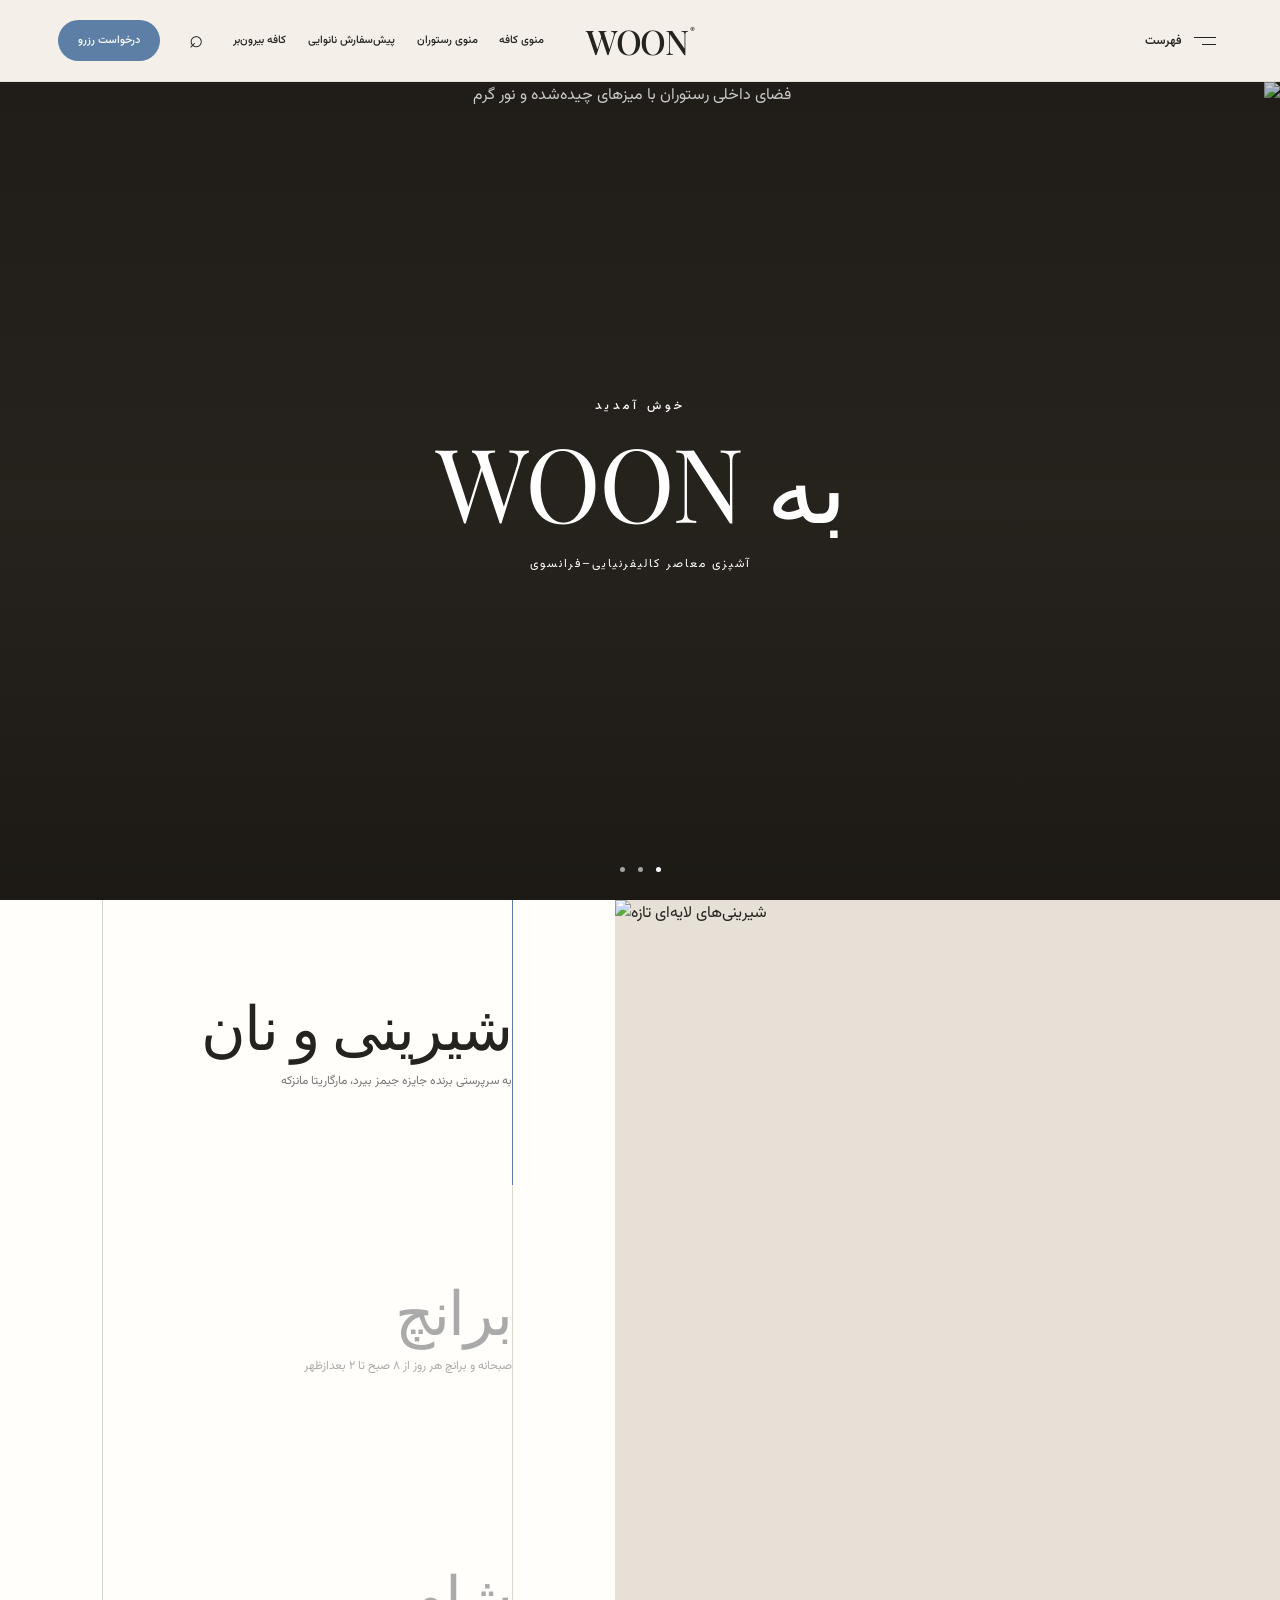
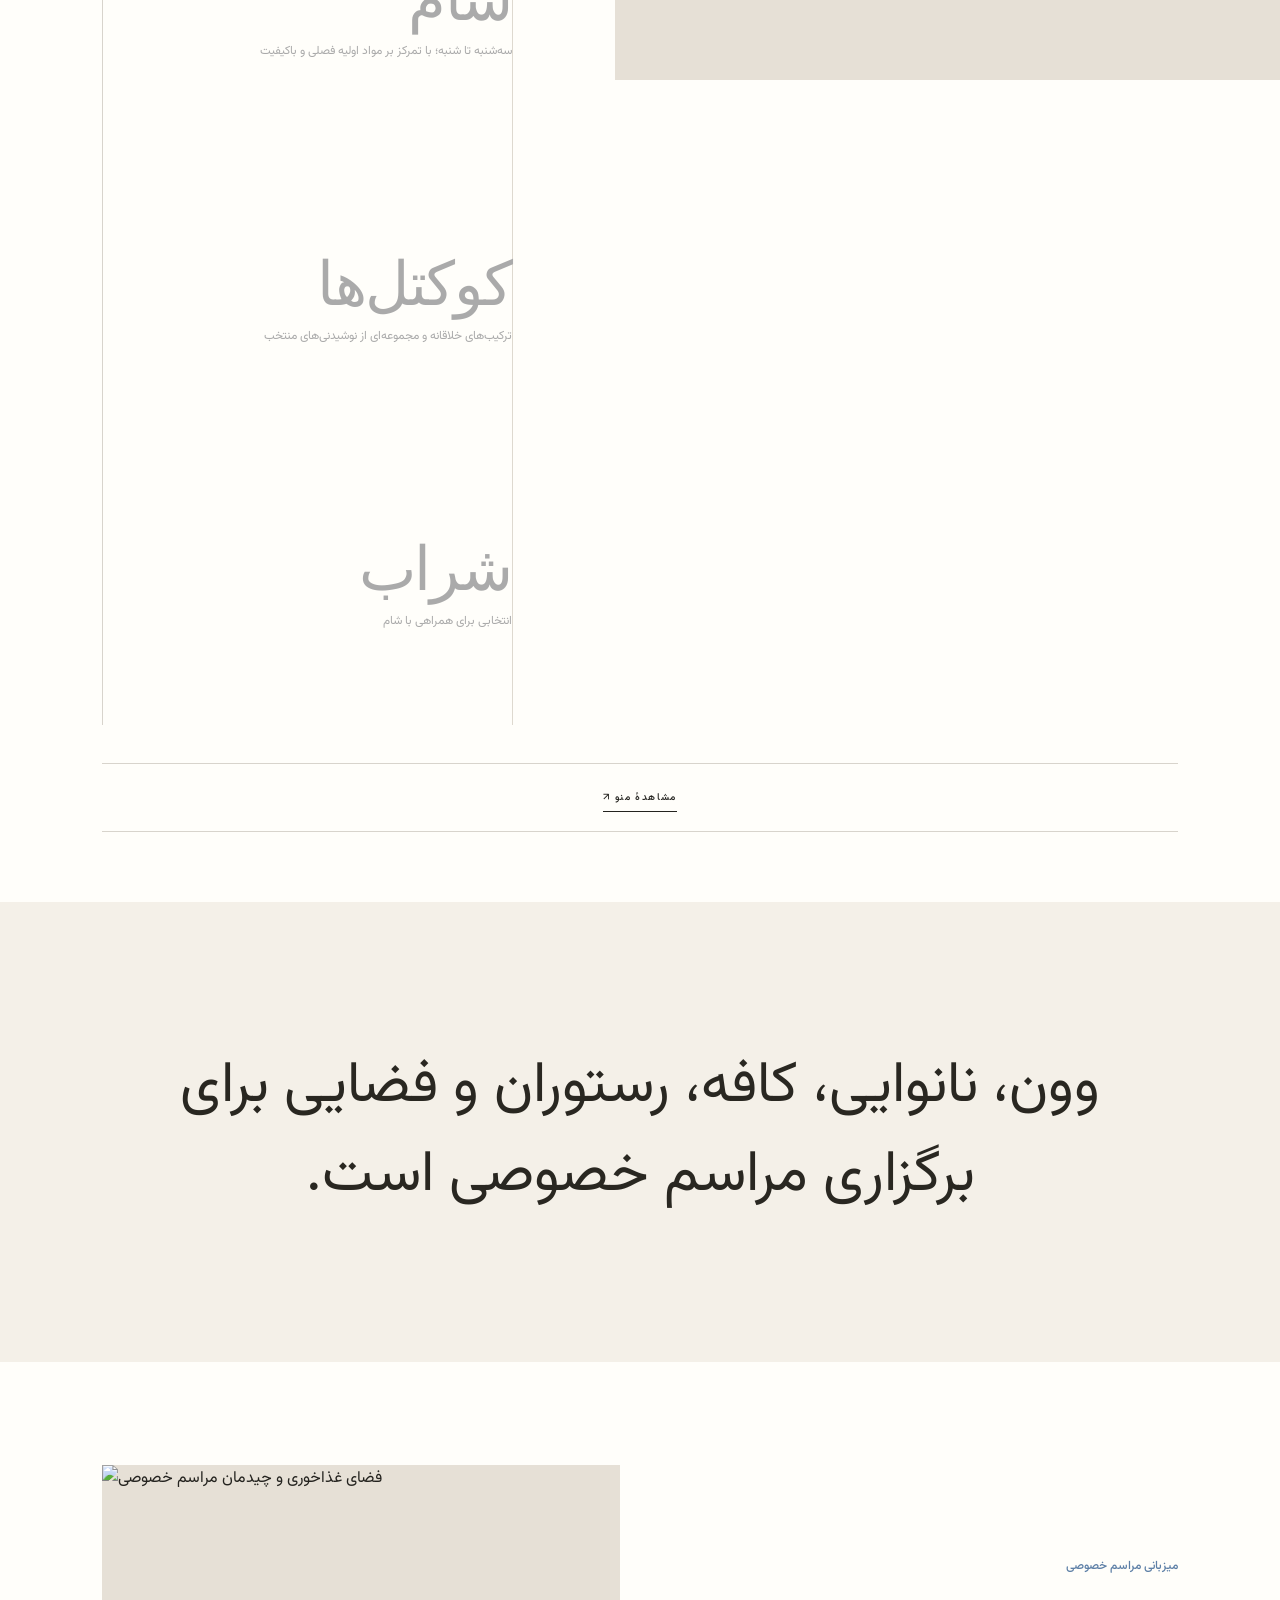
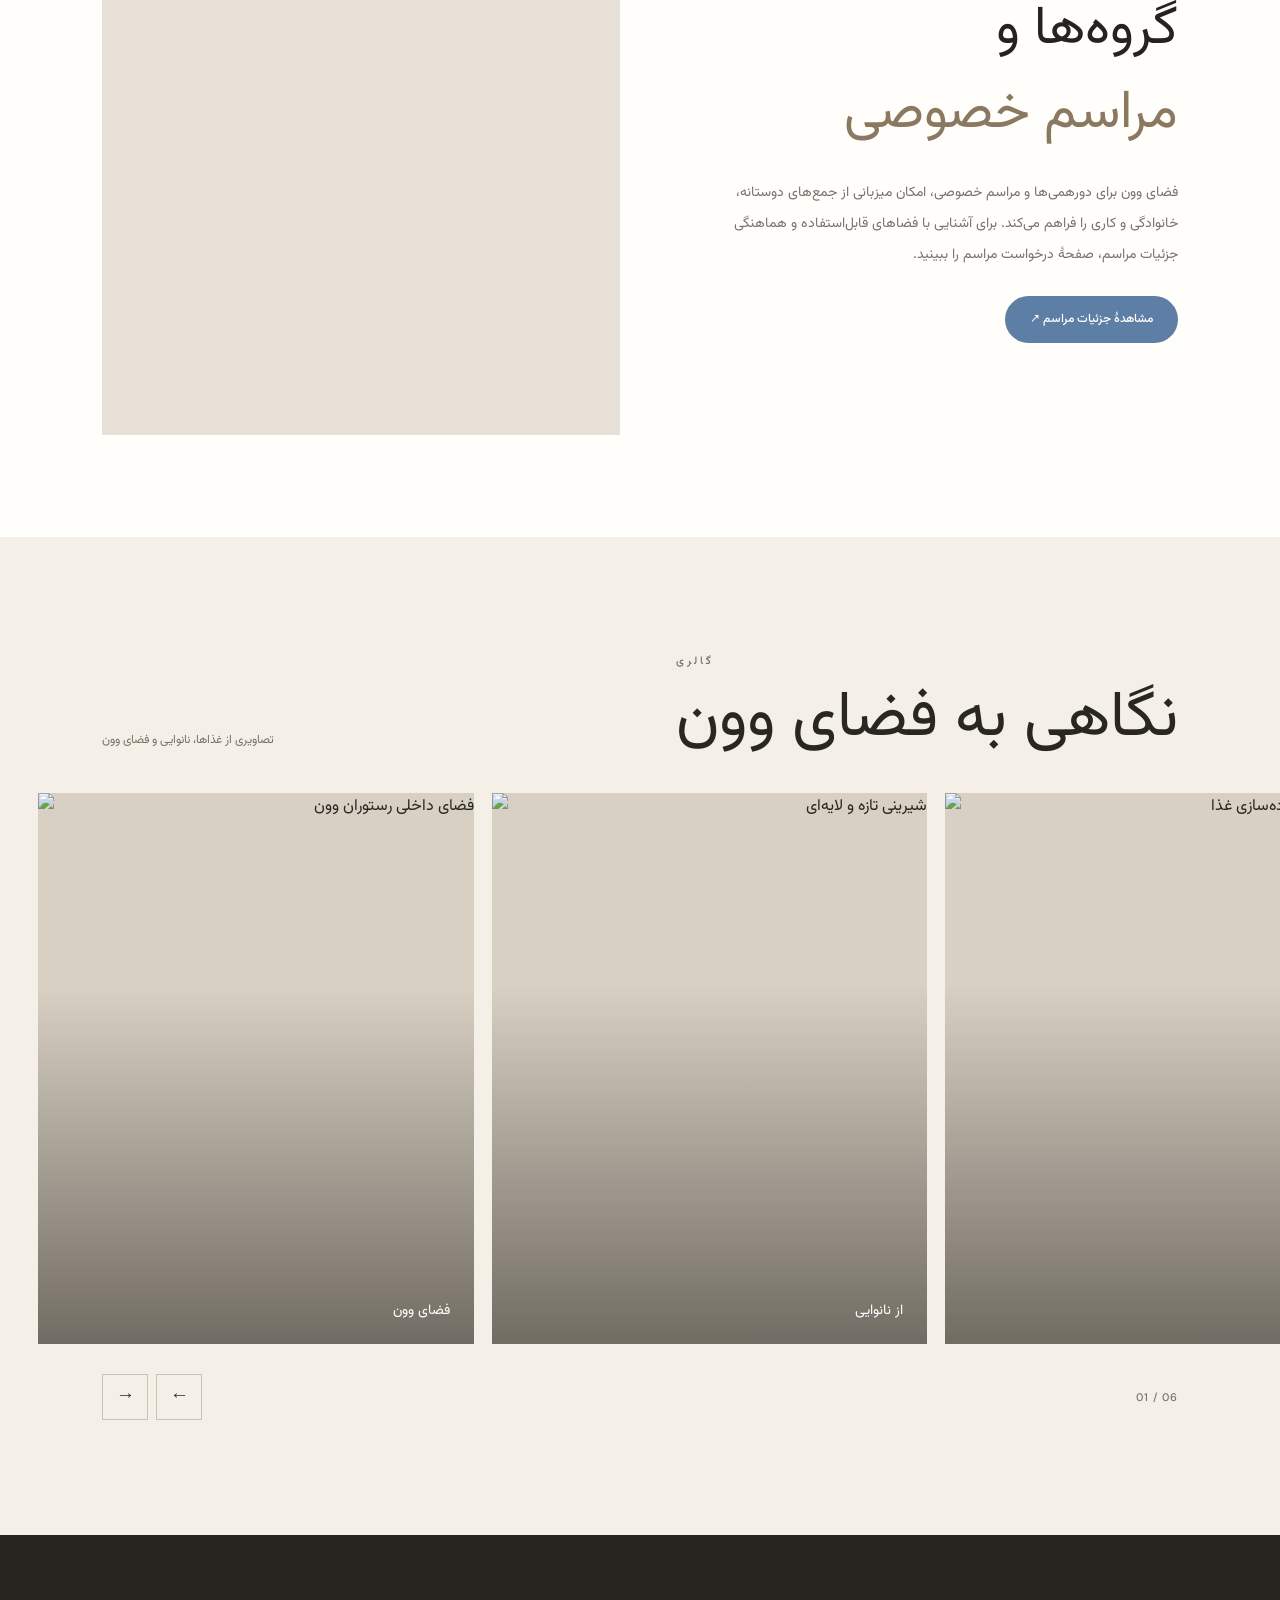
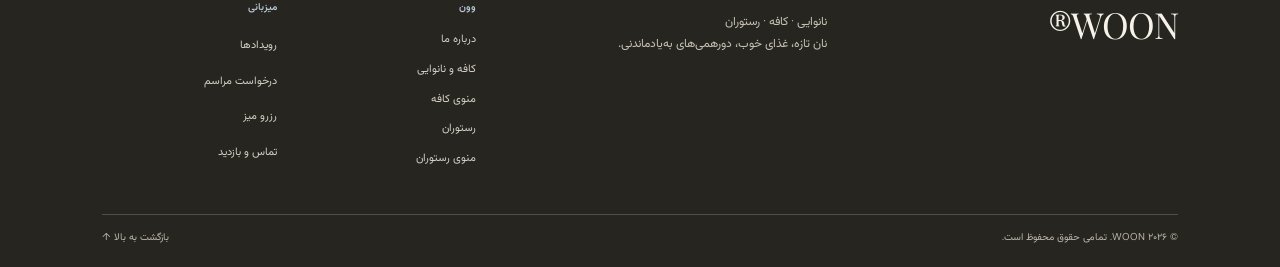
==== commit b4f73655: "Align homepage content with République reference structure" ====
--- a/index.html
+++ b/index.html
@@ -10,8 +10,9 @@
   <link rel="preconnect" href="https://fonts.googleapis.com">
   <link rel="preconnect" href="https://fonts.gstatic.com" crossorigin>
   <title>WOON — نانوایی، کافه و رستوران</title>
-  <link rel="stylesheet" href="styles.css?v=woon-reference-home-20261119-1905">
-  <script defer src="app.js?v=woon-reference-home-20261119-1905"></script>
+  <link rel="stylesheet" href="styles.css?v=woon-reference-home-20261119-2215">
+  <link rel="stylesheet" href="home.css?v=woon-reference-home-20261119-2215">
+  <script defer src="app.js?v=woon-reference-home-20261119-2215"></script>
 </head>
 <body id="top">
 <a class="skip" href="#main">رفتن به محتوای اصلی</a>
@@ -68,19 +69,19 @@
   <section class="home-categories" id="discover" aria-label="تجربه‌های وون">
     <div class="category-list">
       <a class="category-item active" data-category="0" href="cafe-bakery.html">
-        <span>شیرینی و نان</span><small>شیرینی‌های تازه و نان دست‌ساز</small>
+        <span>شیرینی و نان</span><small>به سرپرستی برنده جایزه جیمز بیرد، مارگاریتا مانزکه</small>
       </a>
       <a class="category-item" data-category="1" href="weekend-brunch.html">
-        <span>برانچ</span><small>صبحانه و برانچ هر روز</small>
+        <span>برانچ</span><small>صبحانه و برانچ هر روز از ۸ صبح تا ۲ بعدازظهر</small>
       </a>
       <a class="category-item" data-category="2" href="restaurant.html">
-        <span>شام</span><small>آشپزی فصلی و معاصر</small>
+        <span>شام</span><small>سه‌شنبه تا شنبه؛ با تمرکز بر مواد اولیه فصلی و باکیفیت</small>
       </a>
       <a class="category-item" data-category="3" href="cafe-menu.html#drinks">
-        <span>کوکتل‌ها</span><small>نوشیدنی‌های دست‌ساز کافه</small>
+        <span>کوکتل‌ها</span><small>ترکیب‌های خلاقانه و مجموعه‌ای از نوشیدنی‌های منتخب</small>
       </a>
       <a class="category-item" data-category="4" href="cafe-menu.html#drinks">
-        <span>نوشیدنی‌ها</span><small>انتخابی برای همراهی با غذا</small>
+        <span>شراب</span><small>انتخابی برای همراهی با شام</small>
       </a>
     </div>
     <div class="category-media">
@@ -92,10 +93,10 @@
     </div>
   </section>
 
-  <div class="menu-cta"><span>از پیشخوان نانوایی تا میز شام.</span><a href="menu.html">مشاهدهٔ منو ↗</a></div>
+  <div class="menu-cta"><a href="menu.html">مشاهدهٔ منو ↗</a></div>
 
   <section class="statement home-statement">
-    <h2>وون، نانوایی، کافه، رستوران و فضایی برای میزبانی مراسم خصوصی است.</h2>
+    <h2>وون، نانوایی، کافه، رستوران و فضایی برای برگزاری مراسم خصوصی است.</h2>
   </section>
 
   <section class="split-feature home-events" aria-labelledby="home-events-title">
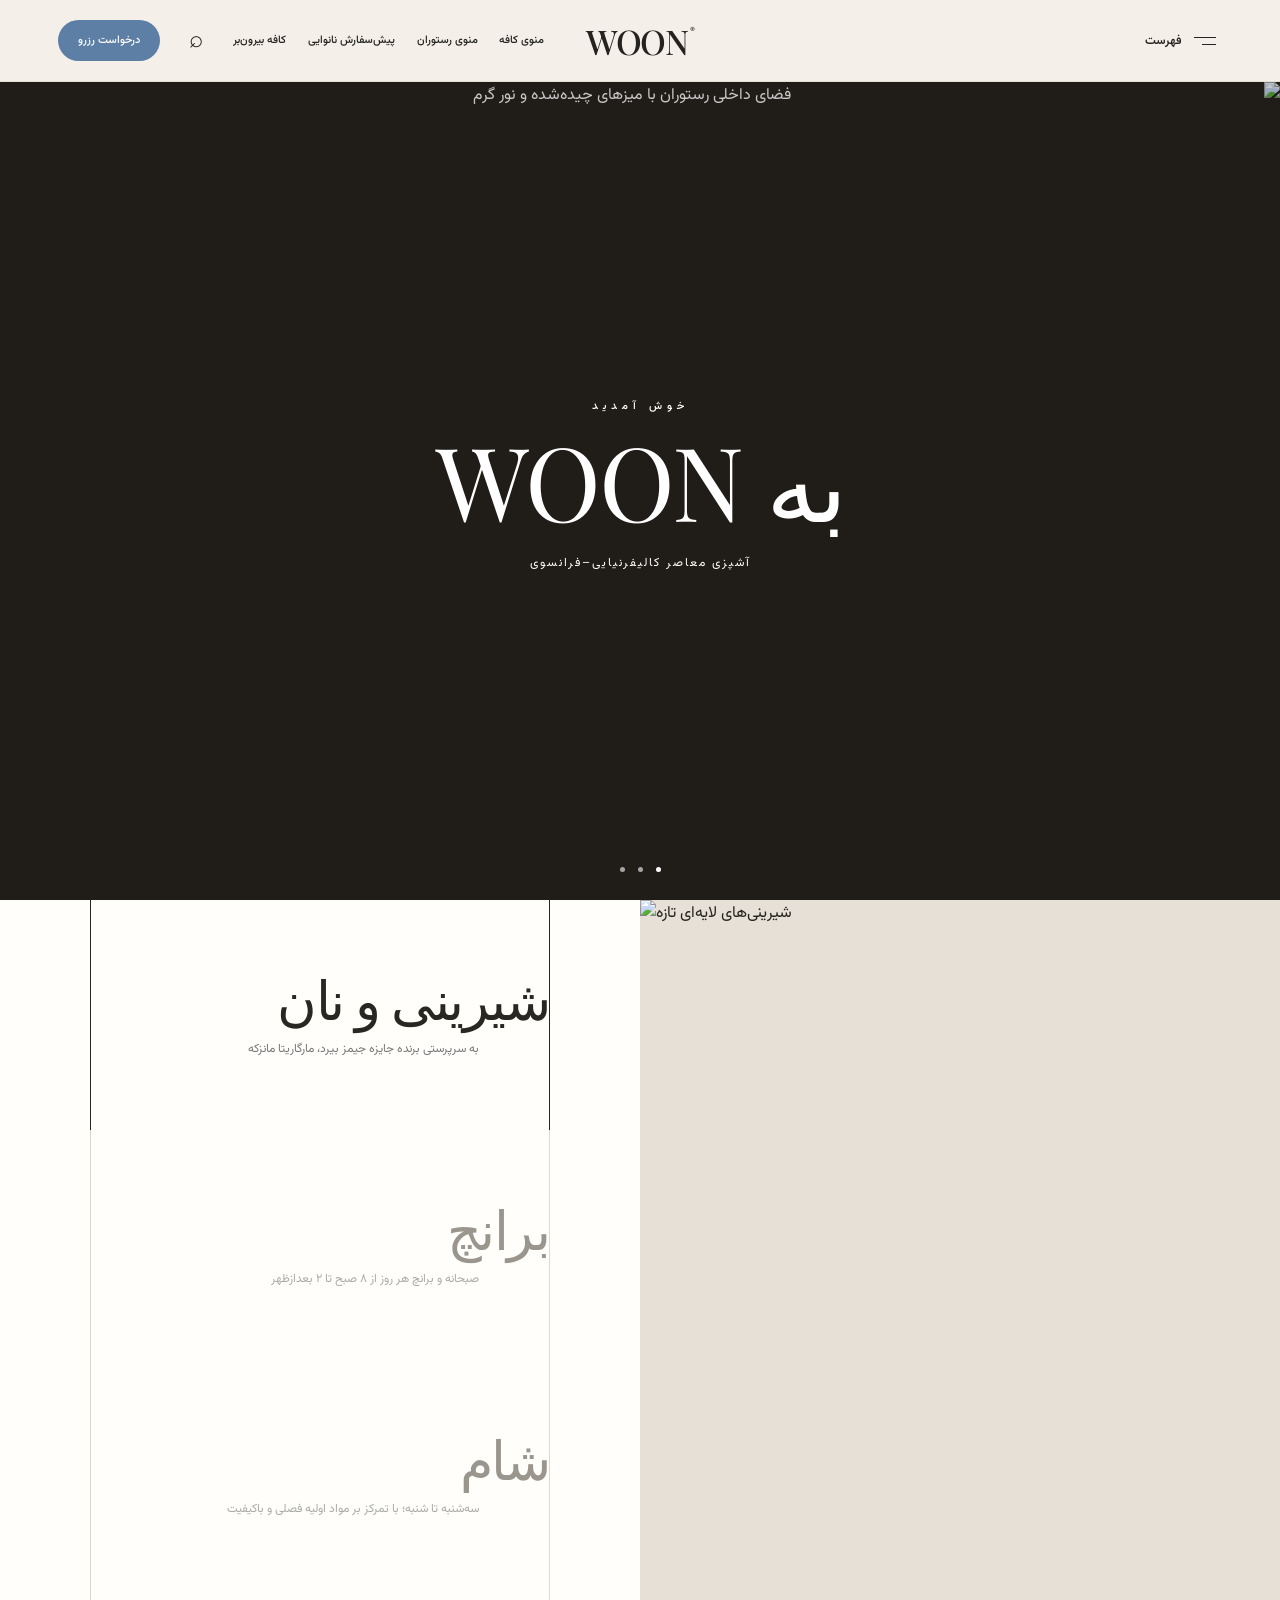
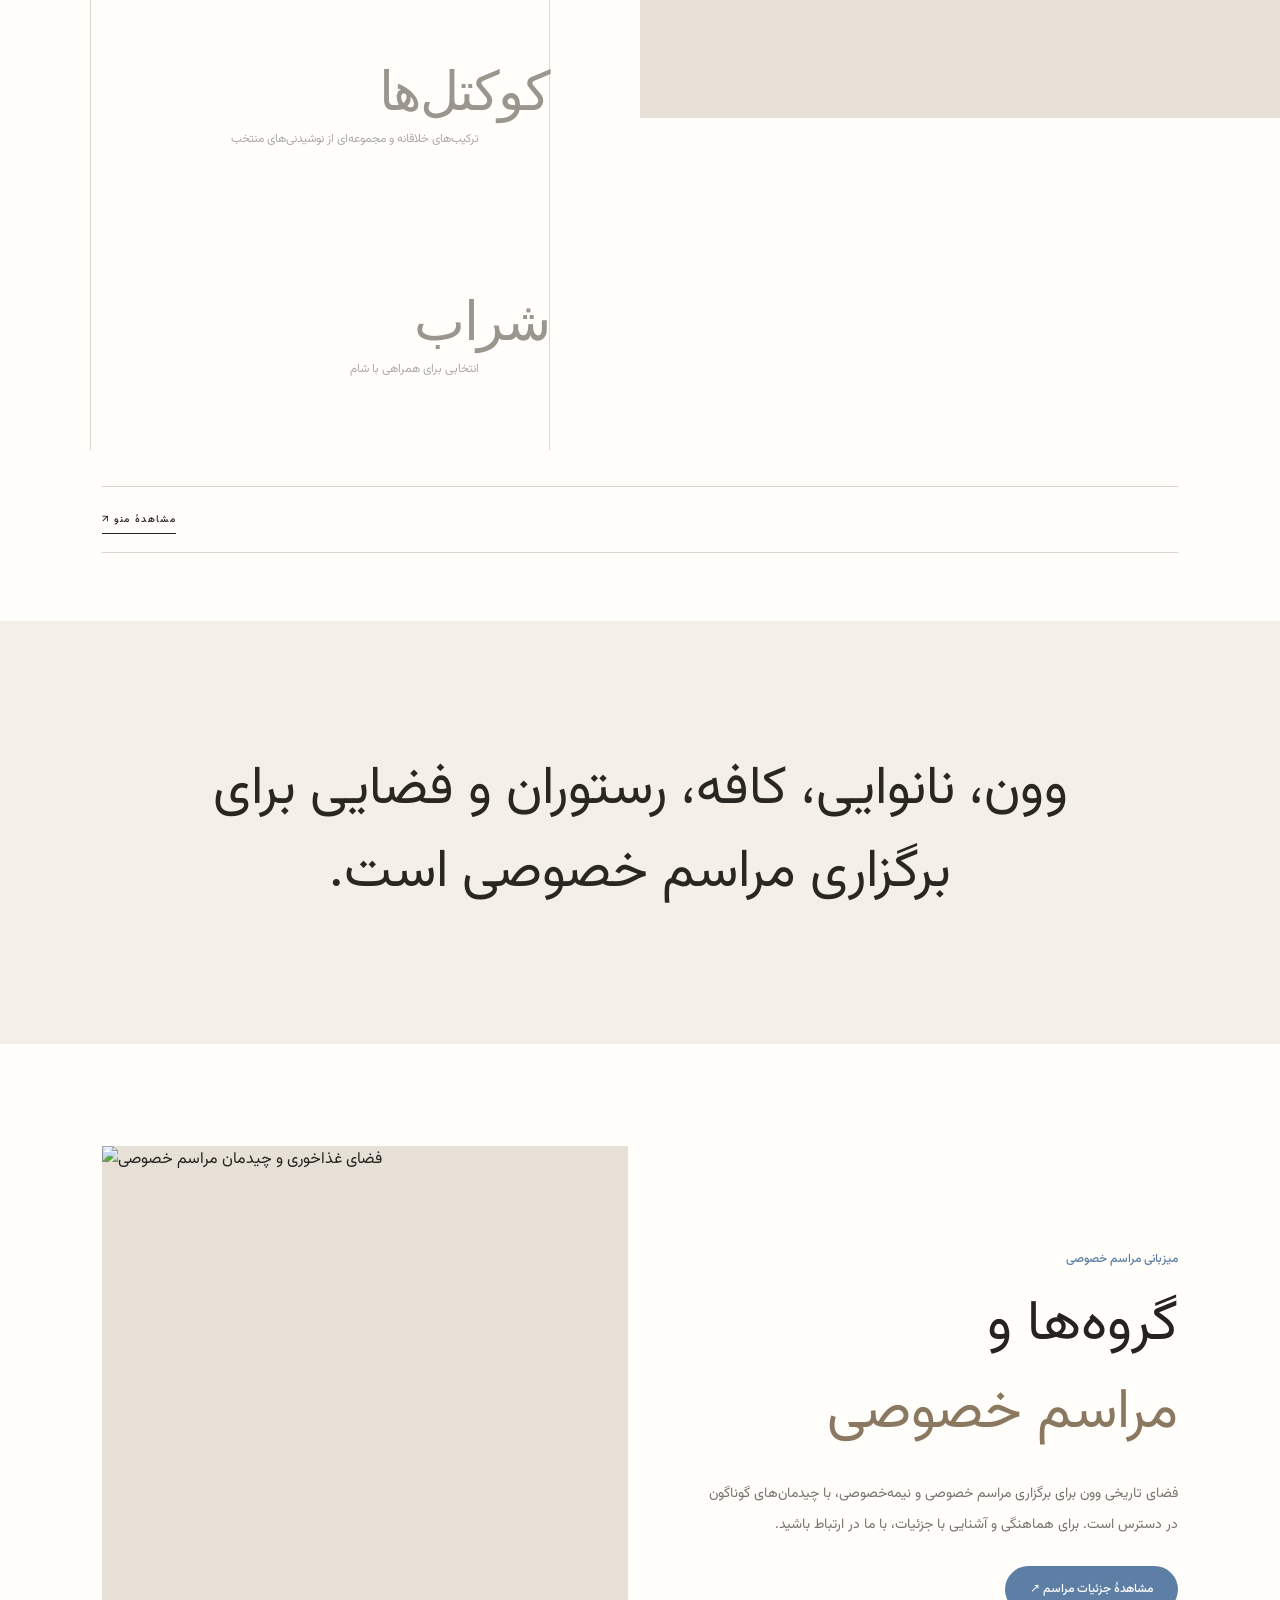
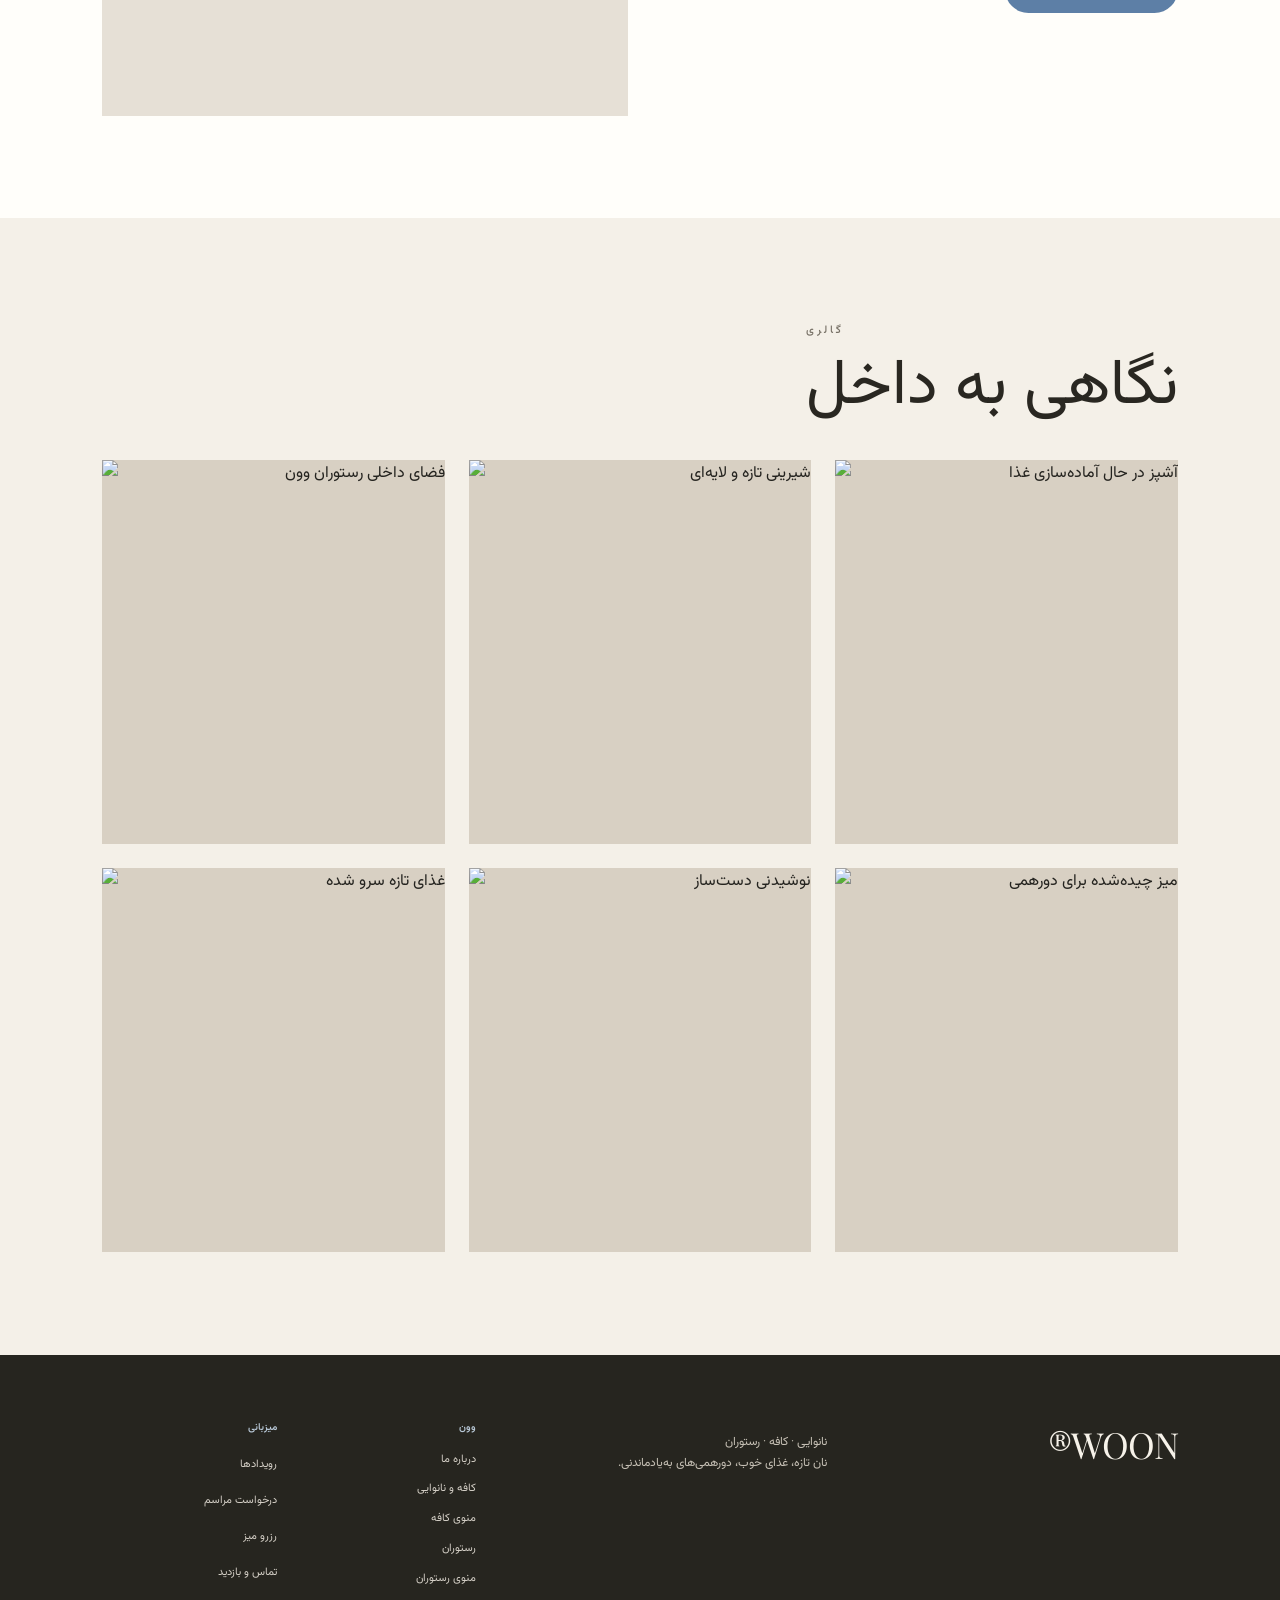
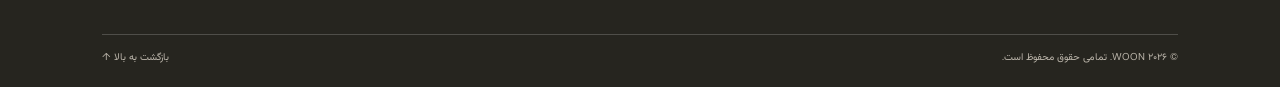
==== commit 73ede548: "Refine homepage copy to match reference sections" ====
--- a/index.html
+++ b/index.html
@@ -104,7 +104,7 @@
     <div class="split-copy">
       <p class="eyebrow">میزبانی مراسم خصوصی</p>
       <h2 class="private-events-title" id="home-events-title">گروه‌ها و<br><em>مراسم خصوصی</em></h2>
-      <p>فضای وون برای دورهمی‌ها و مراسم خصوصی، امکان میزبانی از جمع‌های دوستانه، خانوادگی و کاری را فراهم می‌کند. برای آشنایی با فضاهای قابل‌استفاده و هماهنگی جزئیات مراسم، صفحهٔ درخواست مراسم را ببینید.</p>
+      <p>فضای تاریخی وون برای برگزاری مراسم خصوصی و نیمه‌خصوصی، با چیدمان‌های گوناگون در دسترس است. برای هماهنگی و آشنایی با جزئیات، با ما در ارتباط باشید.</p>
       <a class="blue-link" href="book-an-event.html">مشاهدهٔ جزئیات مراسم ↗</a>
     </div>
   </section>
@@ -113,9 +113,9 @@
   <div class="gallery-heading">
     <div>
       <p class="eyebrow">گالری</p>
-      <h2>نگاهی به فضای وون</h2>
+      <h2>نگاهی به داخل</h2>
     </div>
-    <p class="gallery-intro">تصاویری از غذاها، نانوایی و فضای وون</p>
+    
   </div>
   <div class="gallery-viewport">
     <div class="gallery-track" aria-label="تصاویر گالری وون" tabindex="0">
--- a/home.css
+++ b/home.css
@@ -0,0 +1,123 @@
+/* Homepage-only layout overrides based on the live République reference. */
+.home-hero{
+  height:calc(100vh - 82px)!important;
+  min-height:560px!important;
+  max-height:900px!important;
+  margin:0!important;
+}
+.home-hero .home-hero-image{object-position:center 50%!important}
+.home-hero:after{background:rgba(0,0,0,.22)!important}
+.home-hero .hero-copy{transform:none!important}
+.home-hero .hero-kicker{letter-spacing:5px!important;font-size:11px!important}
+.home-hero h1{font-size:clamp(64px,8vw,112px)!important}
+.home-categories{
+  display:grid!important;
+  grid-template-columns:minmax(0,1fr) minmax(0,1fr)!important;
+  align-items:stretch!important;
+  width:100%!important;
+  max-width:none!important;
+  margin:0!important;
+  direction:ltr!important;
+}
+.category-list{
+  padding:0 clamp(30px,7vw,110px)!important;
+  justify-content:space-around!important;
+}
+.category-item{
+  min-height:230px!important;
+  padding:28px 0 28px 28px!important;
+  border-left:1px solid #d8d4cc!important;
+  color:#9a968e!important;
+}
+.category-item.active,.category-item:hover{color:#292721!important;border-color:#292721!important}
+.category-item span{font-size:clamp(38px,4.2vw,62px)!important}
+.category-item small{font-size:12px!important;line-height:1.8!important;max-width:360px!important}
+.category-media{
+  position:sticky!important;
+  top:82px!important;
+  height:calc(100vh - 82px)!important;
+  min-height:500px!important;
+  max-height:820px!important;
+}
+.menu-cta{
+  margin:36px 8% 68px!important;
+  padding:18px 0!important;
+  justify-content:flex-end!important;
+  border-color:#d8d4cc!important;
+}
+.home-statement{
+  min-height:0!important;
+  padding:clamp(80px,10vw,140px) 12%!important;
+  background:#f4f0e8!important;
+  color:#292721!important;
+  isolation:auto!important;
+}
+.home-statement:before{display:none!important}
+.home-statement h2{
+  max-width:1000px!important;
+  margin:0 auto!important;
+  font:400 clamp(30px,4.2vw,58px)/1.55 var(--fa)!important;
+}
+.home-events{
+  grid-template-columns:minmax(0,1fr) minmax(0,.9fr)!important;
+  gap:clamp(32px,6vw,90px)!important;
+  padding:clamp(70px,8vw,110px) 8%!important;
+}
+.home-events>img{
+  width:100%!important;
+  height:clamp(380px,45vw,600px)!important;
+  object-fit:cover!important;
+}
+.home-events .split-copy{max-width:520px!important}
+.home-events .split-copy h2{font-size:clamp(38px,4.4vw,62px)!important}
+.gallery-section{
+  padding:clamp(70px,8vw,112px) 8%!important;
+  background:#f4f0e8!important;
+}
+.gallery-heading{
+  padding:0!important;
+  margin:0 0 34px!important;
+  max-width:none!important;
+}
+.gallery-heading h2{font-size:clamp(40px,5vw,68px)!important}
+.gallery-intro{display:none!important}
+.gallery-viewport{overflow:visible!important}
+.gallery-track{
+  display:grid!important;
+  grid-template-columns:repeat(3,minmax(0,1fr))!important;
+  gap:24px!important;
+  overflow:visible!important;
+  padding:0!important;
+  scroll-snap-type:none!important;
+}
+.gallery-card{
+  width:100%!important;
+  height:clamp(260px,30vw,430px)!important;
+  min-width:0!important;
+  cursor:zoom-in!important;
+}
+.gallery-card:after,.gallery-card span{display:none!important}
+.gallery-card img{filter:none!important}
+.gallery-controls{display:none!important}
+@media(max-width:850px){
+  .home-categories{grid-template-columns:1fr 1fr!important}
+  .category-list{padding:0 5%!important}
+  .category-item{min-height:210px!important}
+  .gallery-track{grid-template-columns:repeat(2,minmax(0,1fr))!important;gap:16px!important}
+}
+@media(max-width:600px){
+  .home-hero{height:520px!important;min-height:460px!important}
+  .home-hero h1{font-size:58px!important}
+  .home-categories{display:flex!important;flex-direction:column!important}
+  .category-list{padding:10px 7% 25px!important}
+  .category-item{min-height:145px!important;padding:18px 18px 18px 0!important}
+  .category-item span{font-size:42px!important}
+  .category-media{position:relative!important;top:auto!important;height:350px!important;min-height:350px!important}
+  .home-statement{padding:70px 7%!important}
+  .home-statement h2{font-size:30px!important}
+  .home-events{grid-template-columns:1fr!important;padding:58px 6%!important;gap:25px!important}
+  .home-events>img{height:330px!important;min-height:0!important}
+  .gallery-section{padding:60px 6%!important}
+  .gallery-track{grid-template-columns:1fr!important;gap:20px!important}
+  .gallery-card{height:clamp(280px,85vw,420px)!important}
+}
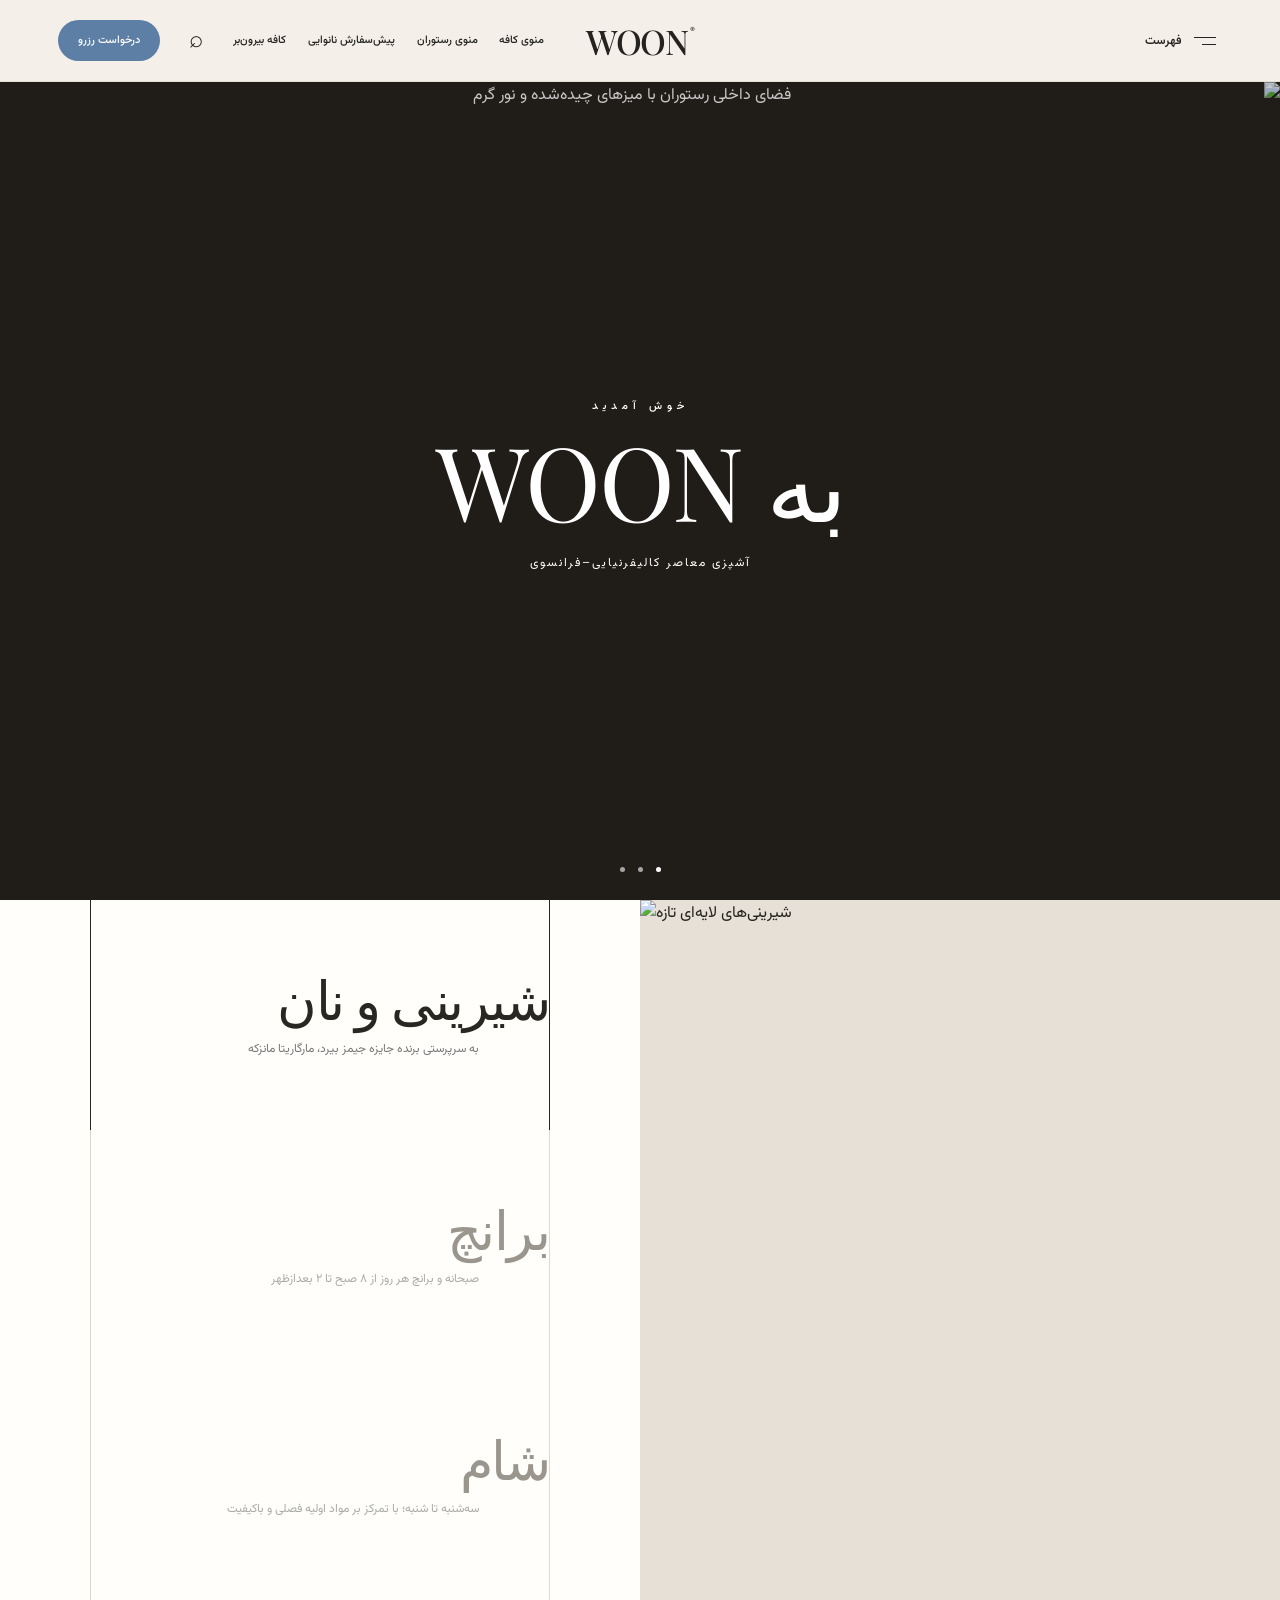
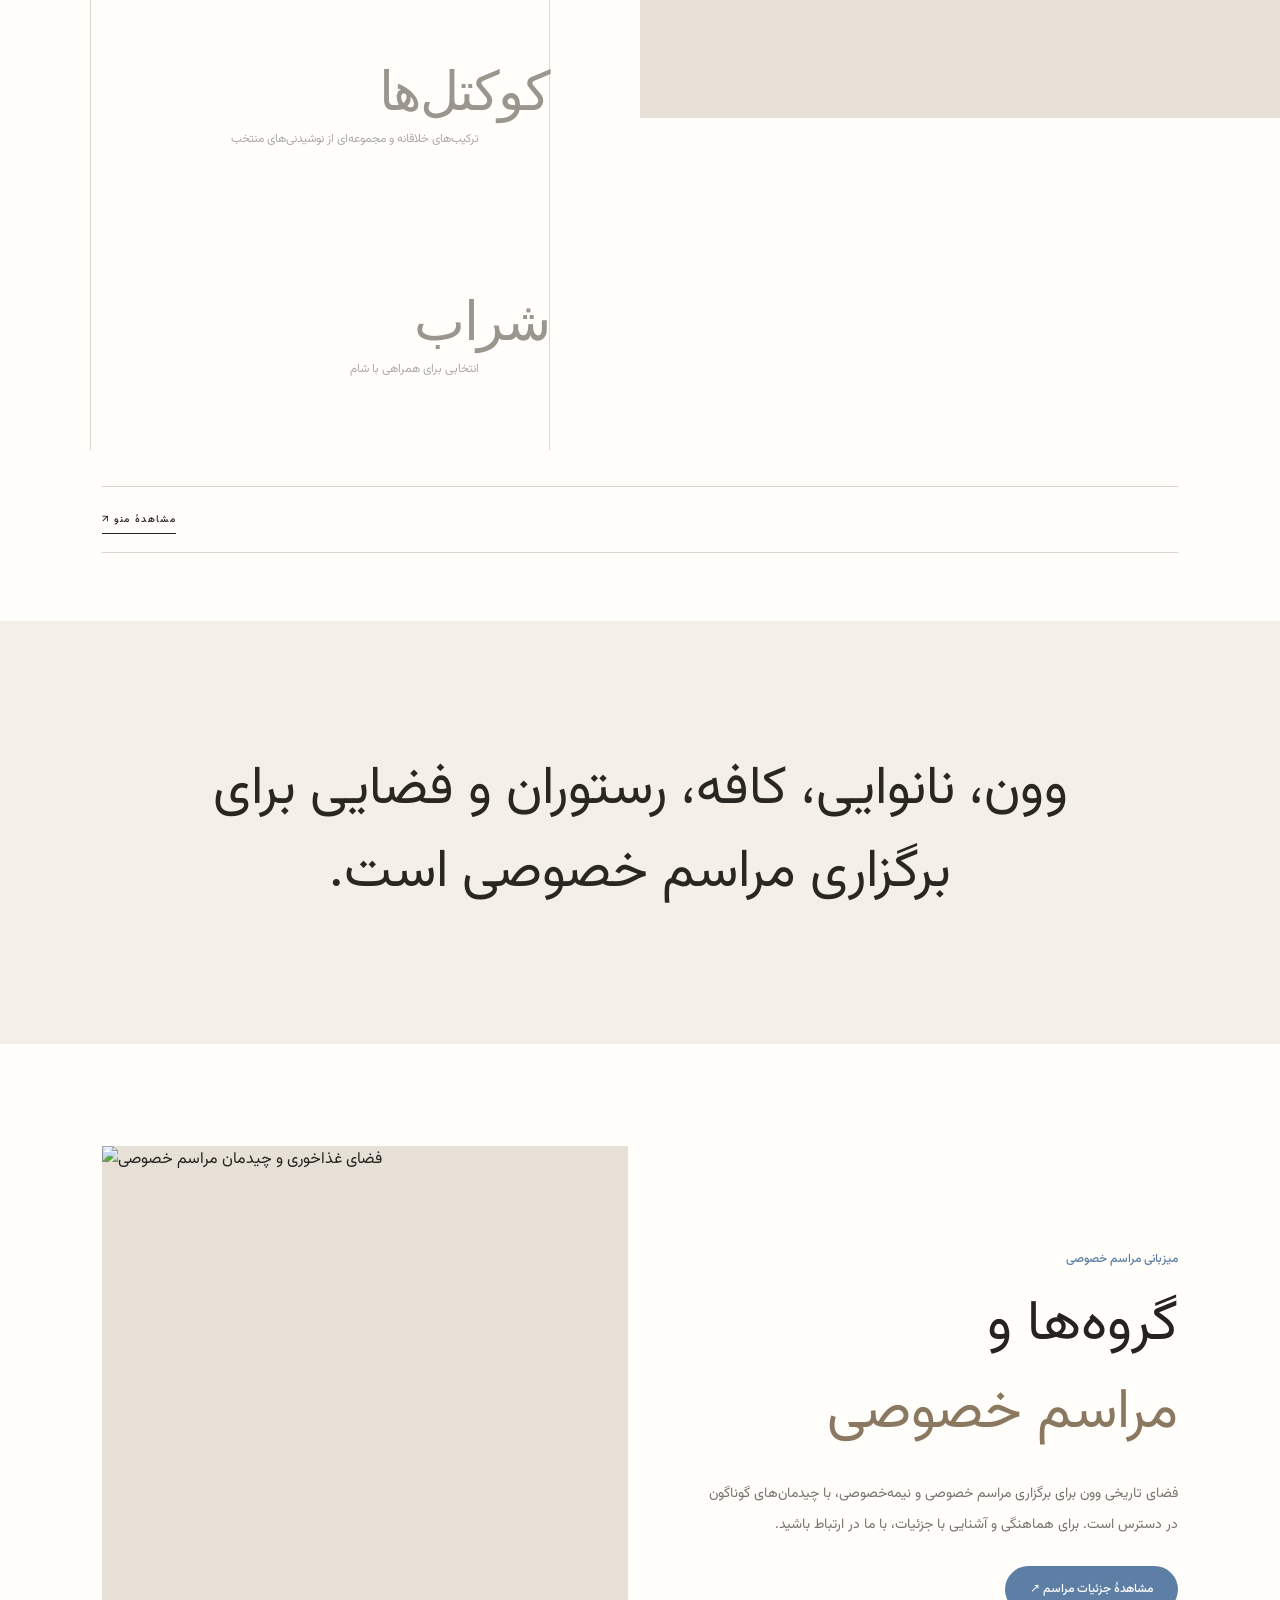
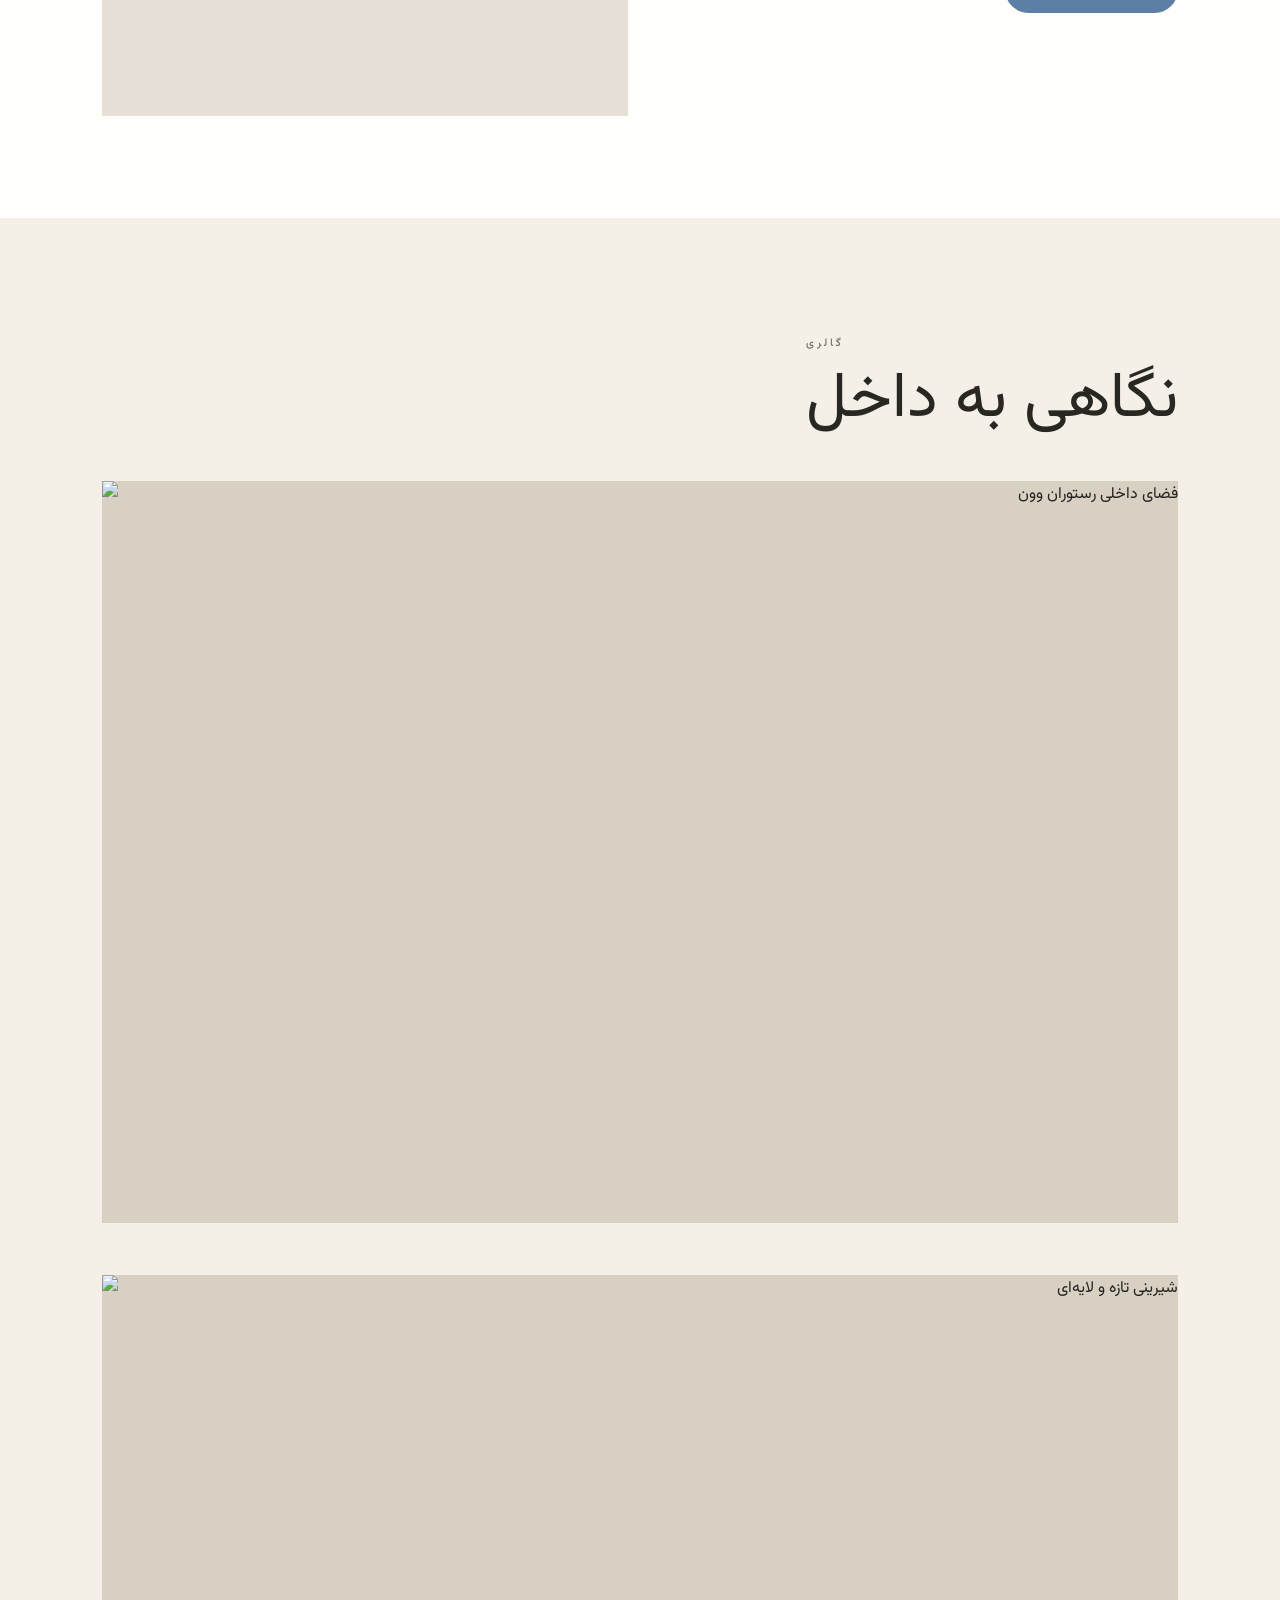
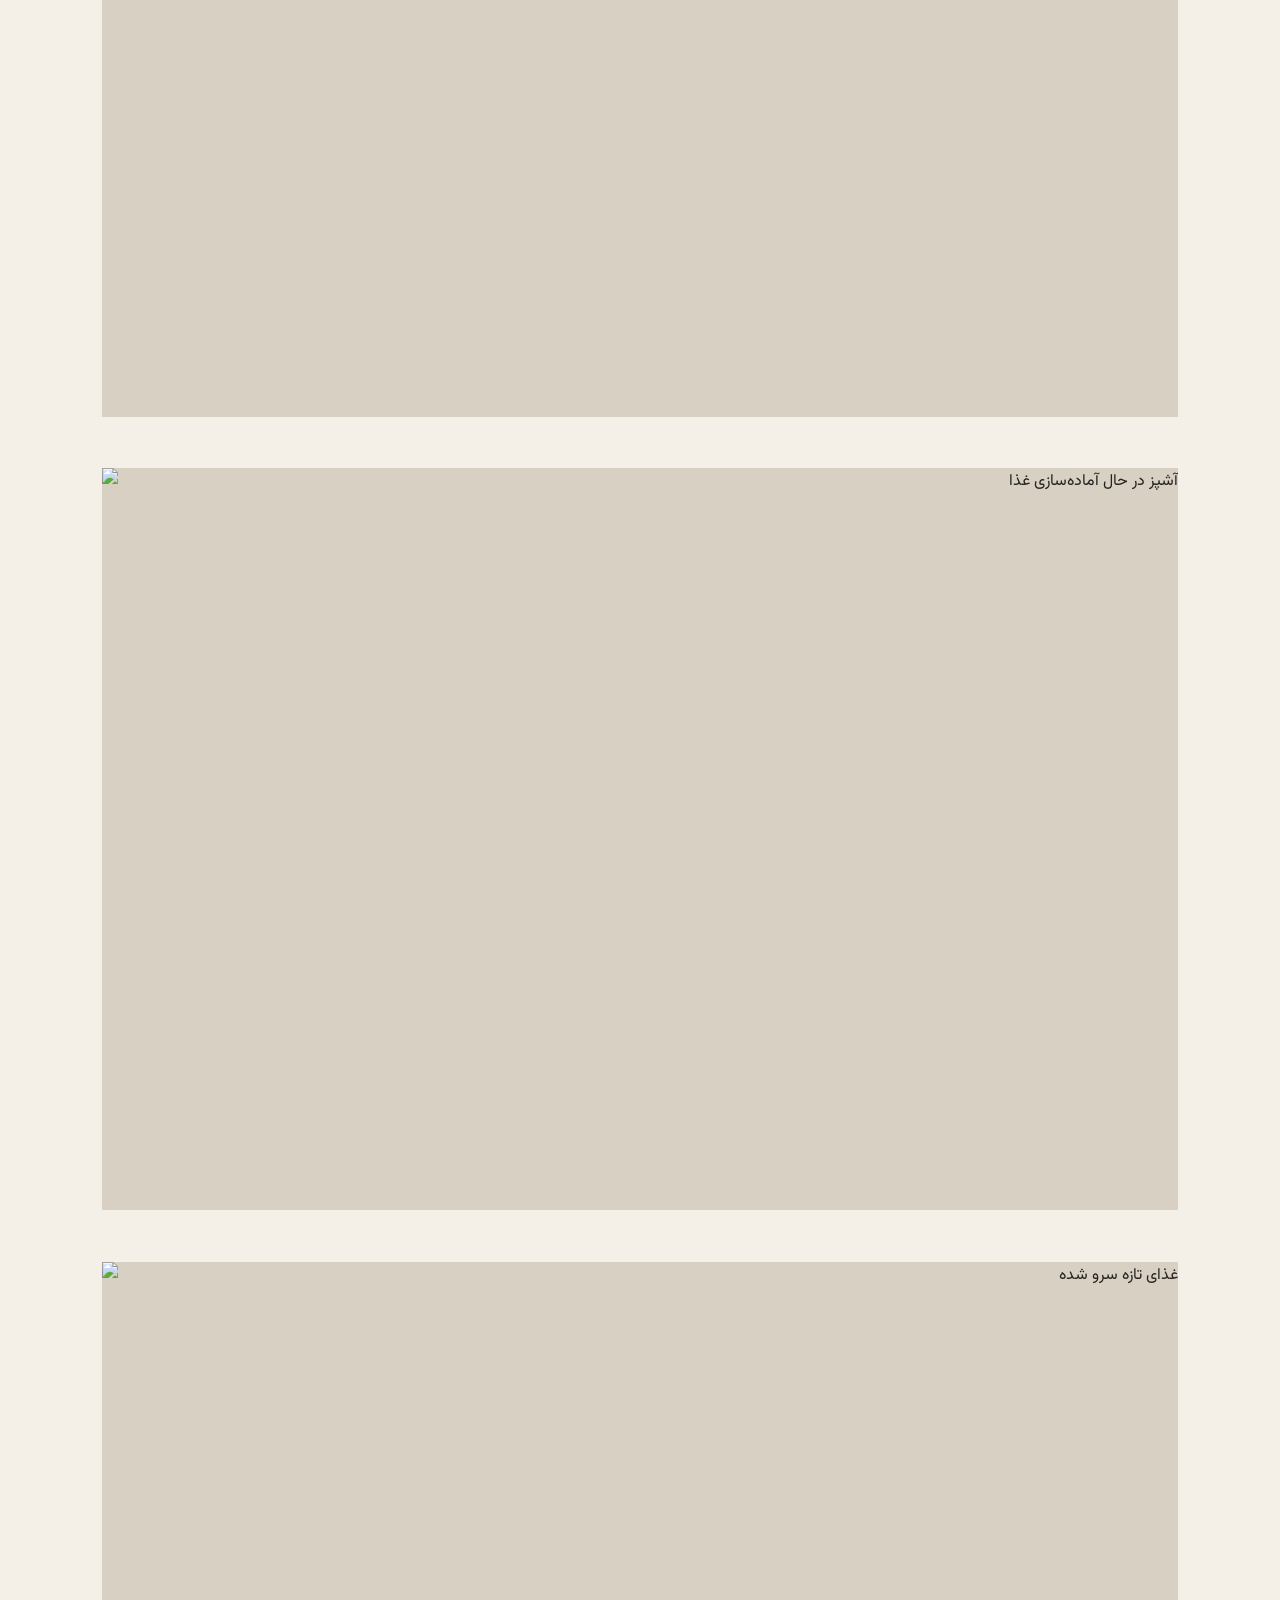
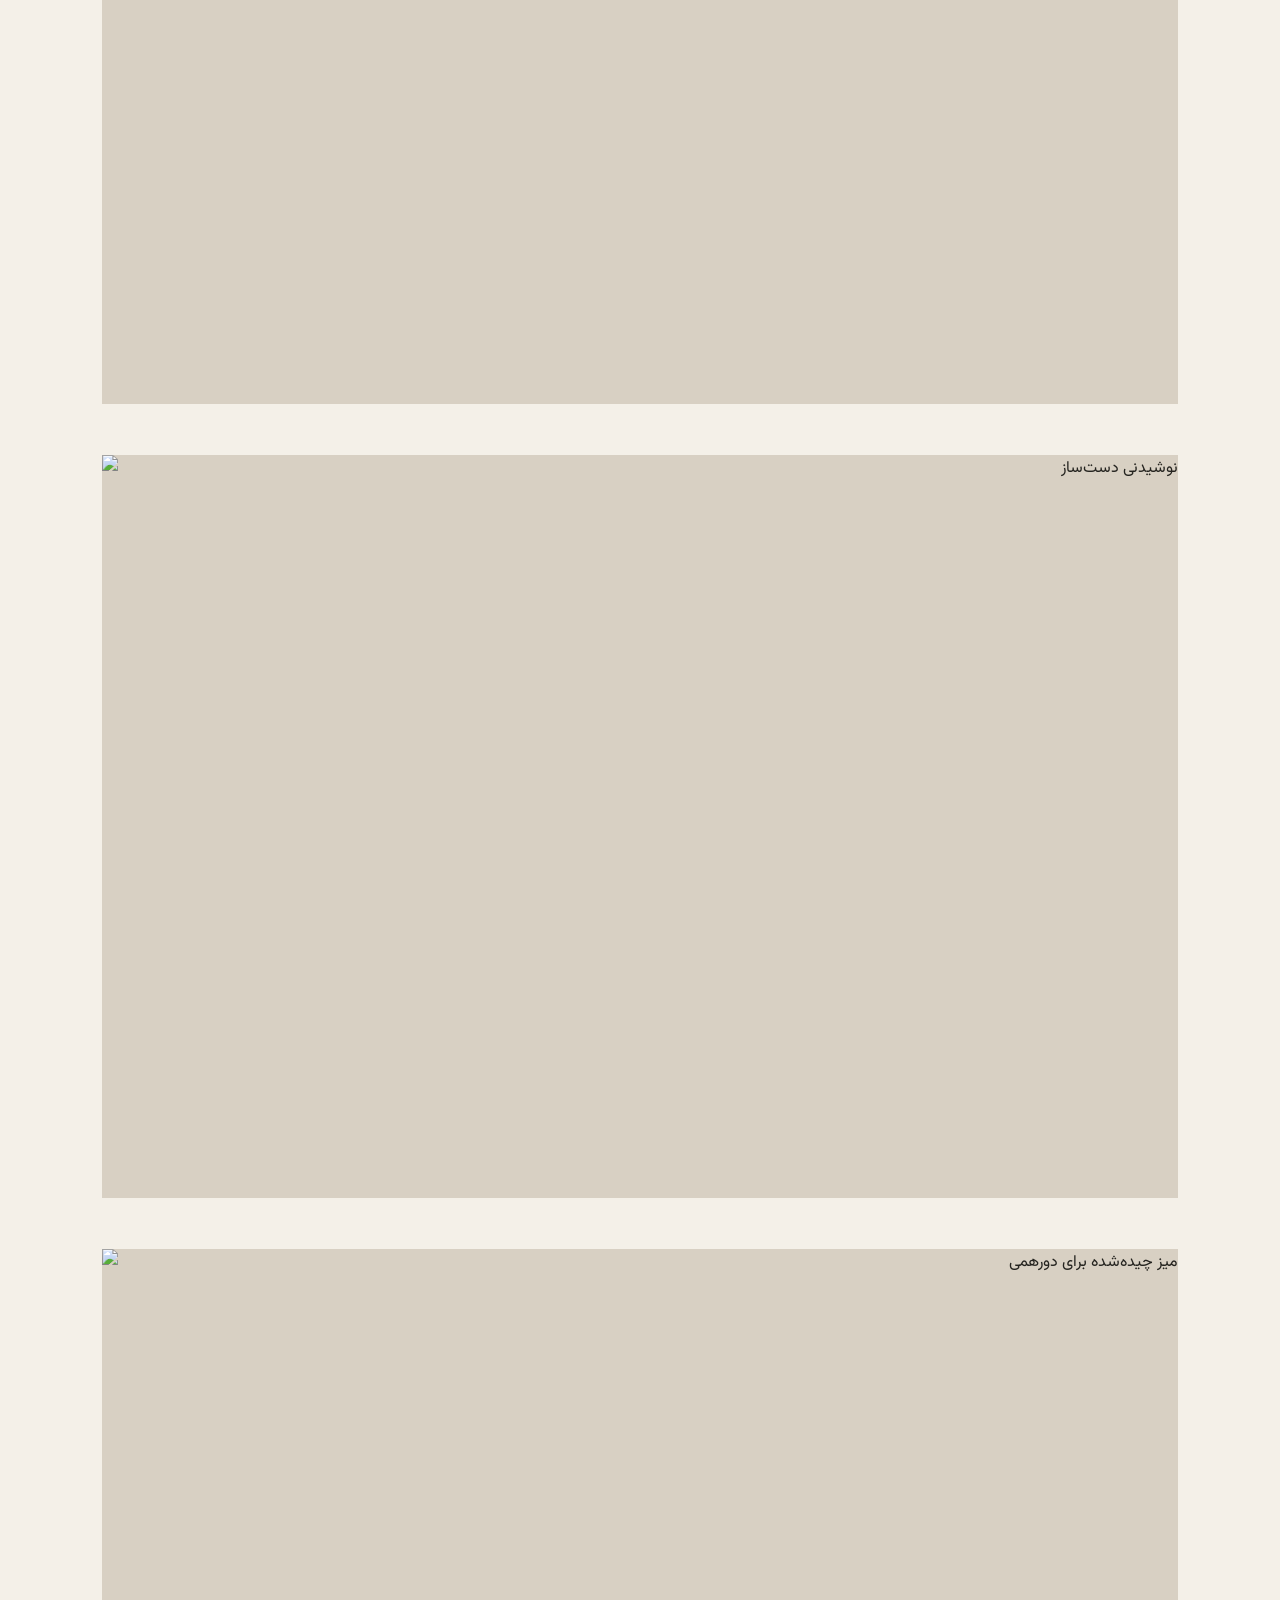
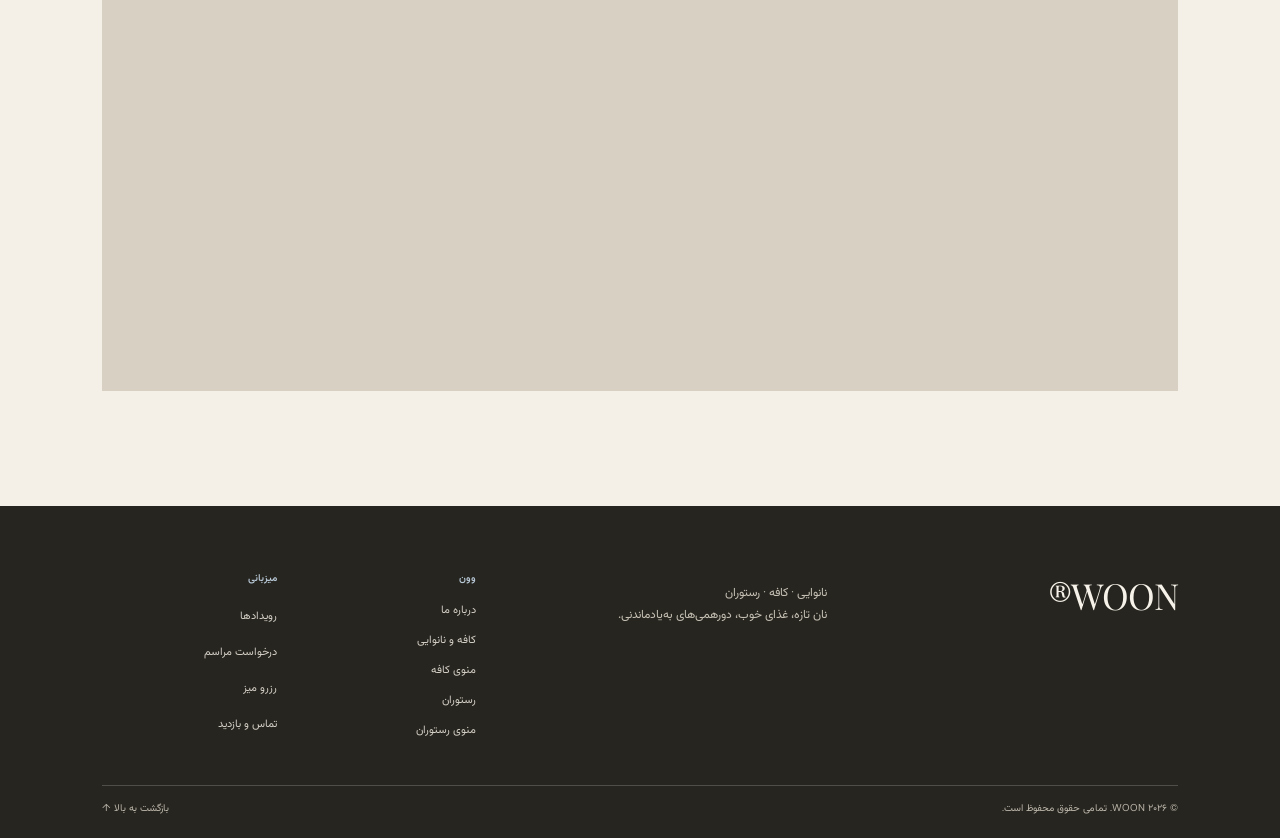
==== commit 1205e1cf: "Refresh homepage gallery stylesheet" ====
--- a/index.html
+++ b/index.html
@@ -11,7 +11,7 @@
   <link rel="preconnect" href="https://fonts.gstatic.com" crossorigin>
   <title>WOON — نانوایی، کافه و رستوران</title>
   <link rel="stylesheet" href="styles.css?v=woon-reference-home-20261119-2215">
-  <link rel="stylesheet" href="home.css?v=woon-reference-home-20261119-2215">
+  <link rel="stylesheet" href="home.css?v=woon-reference-home-20261120-01">
   <script defer src="app.js?v=woon-reference-home-20261119-2215"></script>
 </head>
 <body id="top">
--- a/home.css
+++ b/home.css
@@ -121,3 +121,52 @@
   .gallery-track{grid-template-columns:1fr!important;gap:20px!important}
   .gallery-card{height:clamp(280px,85vw,420px)!important}
 }
+
+
+/* Reference gallery presentation: one image per row, with the original generous spacing. */
+.gallery-section{
+  padding:clamp(76px,9vw,124px) 8%!important;
+}
+.gallery-heading{
+  margin-bottom:42px!important;
+}
+.gallery-viewport{
+  overflow:visible!important;
+}
+.gallery-track{
+  display:grid!important;
+  grid-template-columns:minmax(0,1fr)!important;
+  gap:clamp(28px,4vw,54px)!important;
+  width:100%!important;
+  overflow:visible!important;
+  padding:0!important;
+  scroll-snap-type:none!important;
+}
+.gallery-card{
+  display:block!important;
+  width:100%!important;
+  min-width:0!important;
+  height:clamp(360px,58vw,760px)!important;
+  margin:0!important;
+  overflow:hidden!important;
+  cursor:zoom-in!important;
+}
+.gallery-card img{
+  width:100%!important;
+  height:100%!important;
+  object-fit:cover!important;
+  filter:none!important;
+  transition:transform .7s cubic-bezier(.2,.7,.2,1)!important;
+}
+.gallery-card:hover img{
+  transform:scale(1.025)!important;
+}
+.gallery-card:after,.gallery-card span,.gallery-controls{
+  display:none!important;
+}
+@media(max-width:600px){
+  .gallery-section{padding:62px 6%!important}
+  .gallery-heading{margin-bottom:28px!important}
+  .gallery-track{gap:22px!important}
+  .gallery-card{height:clamp(280px,82vw,430px)!important}
+}
